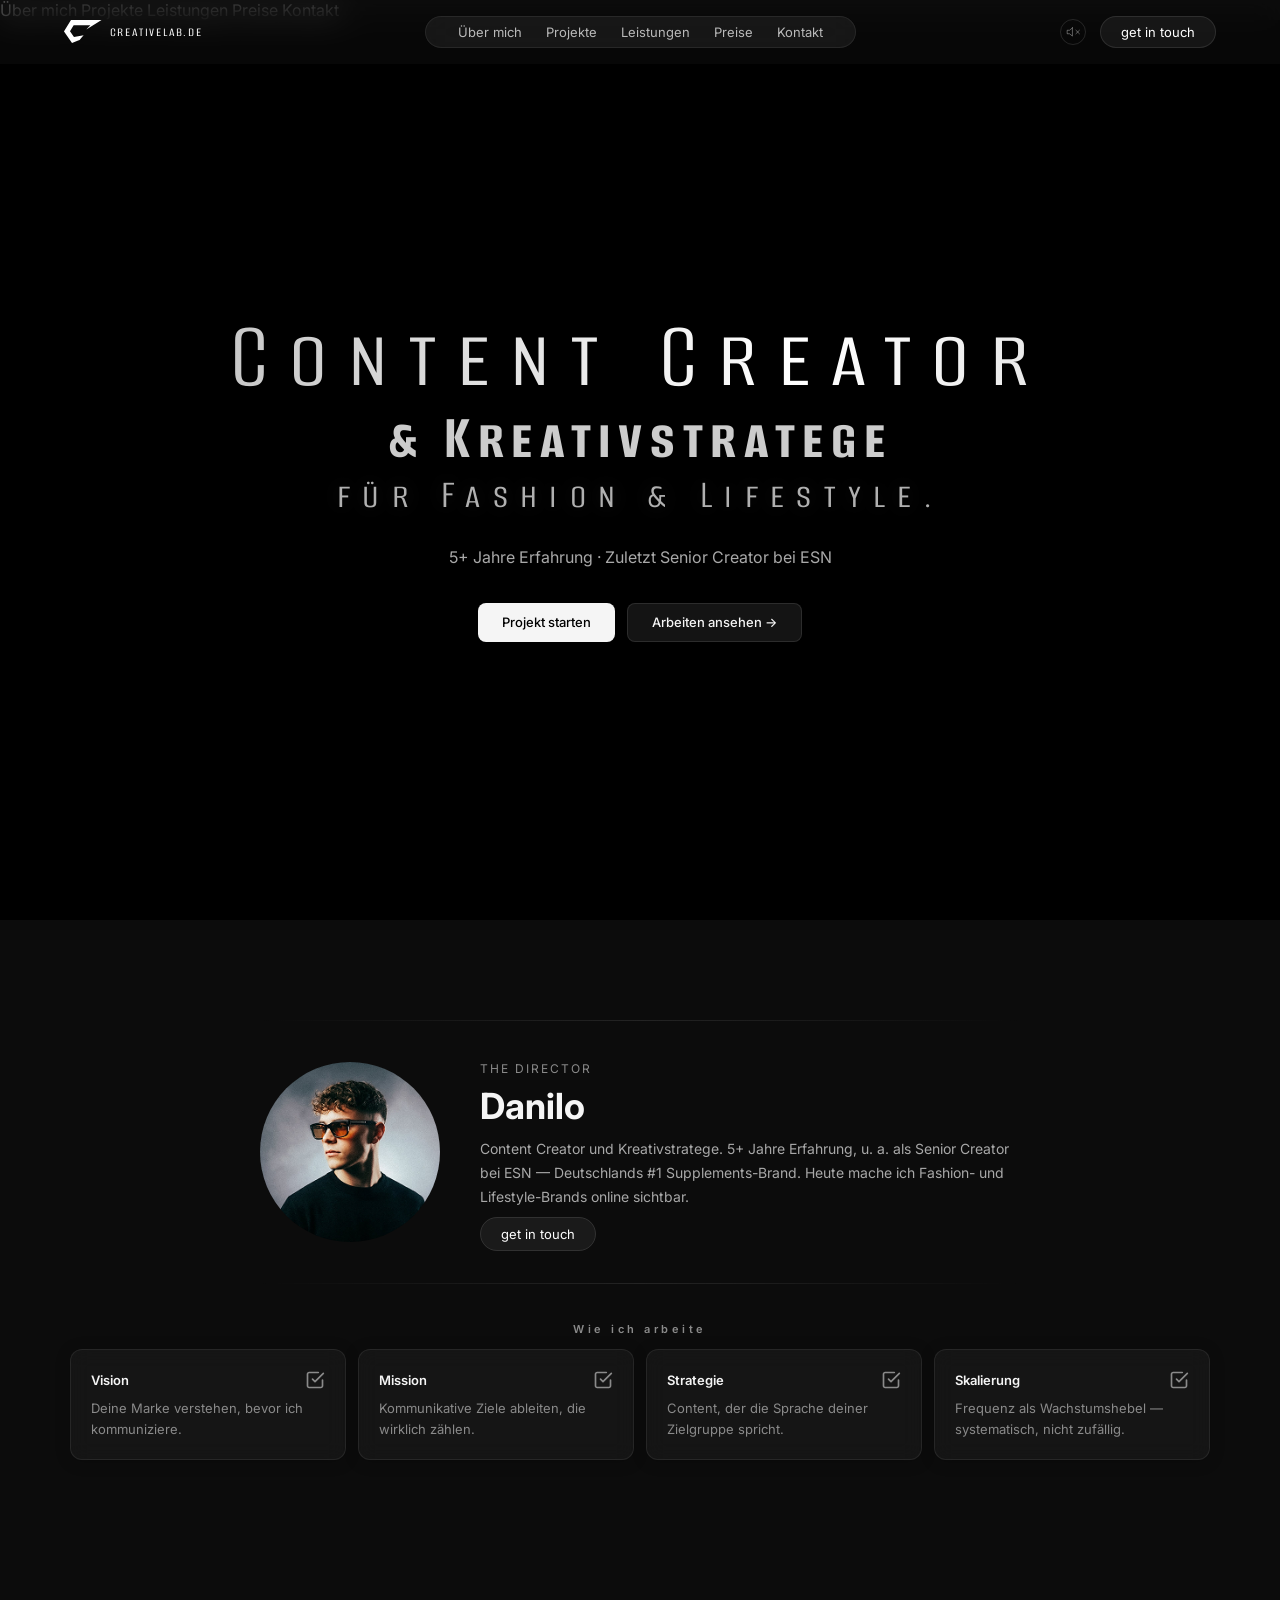
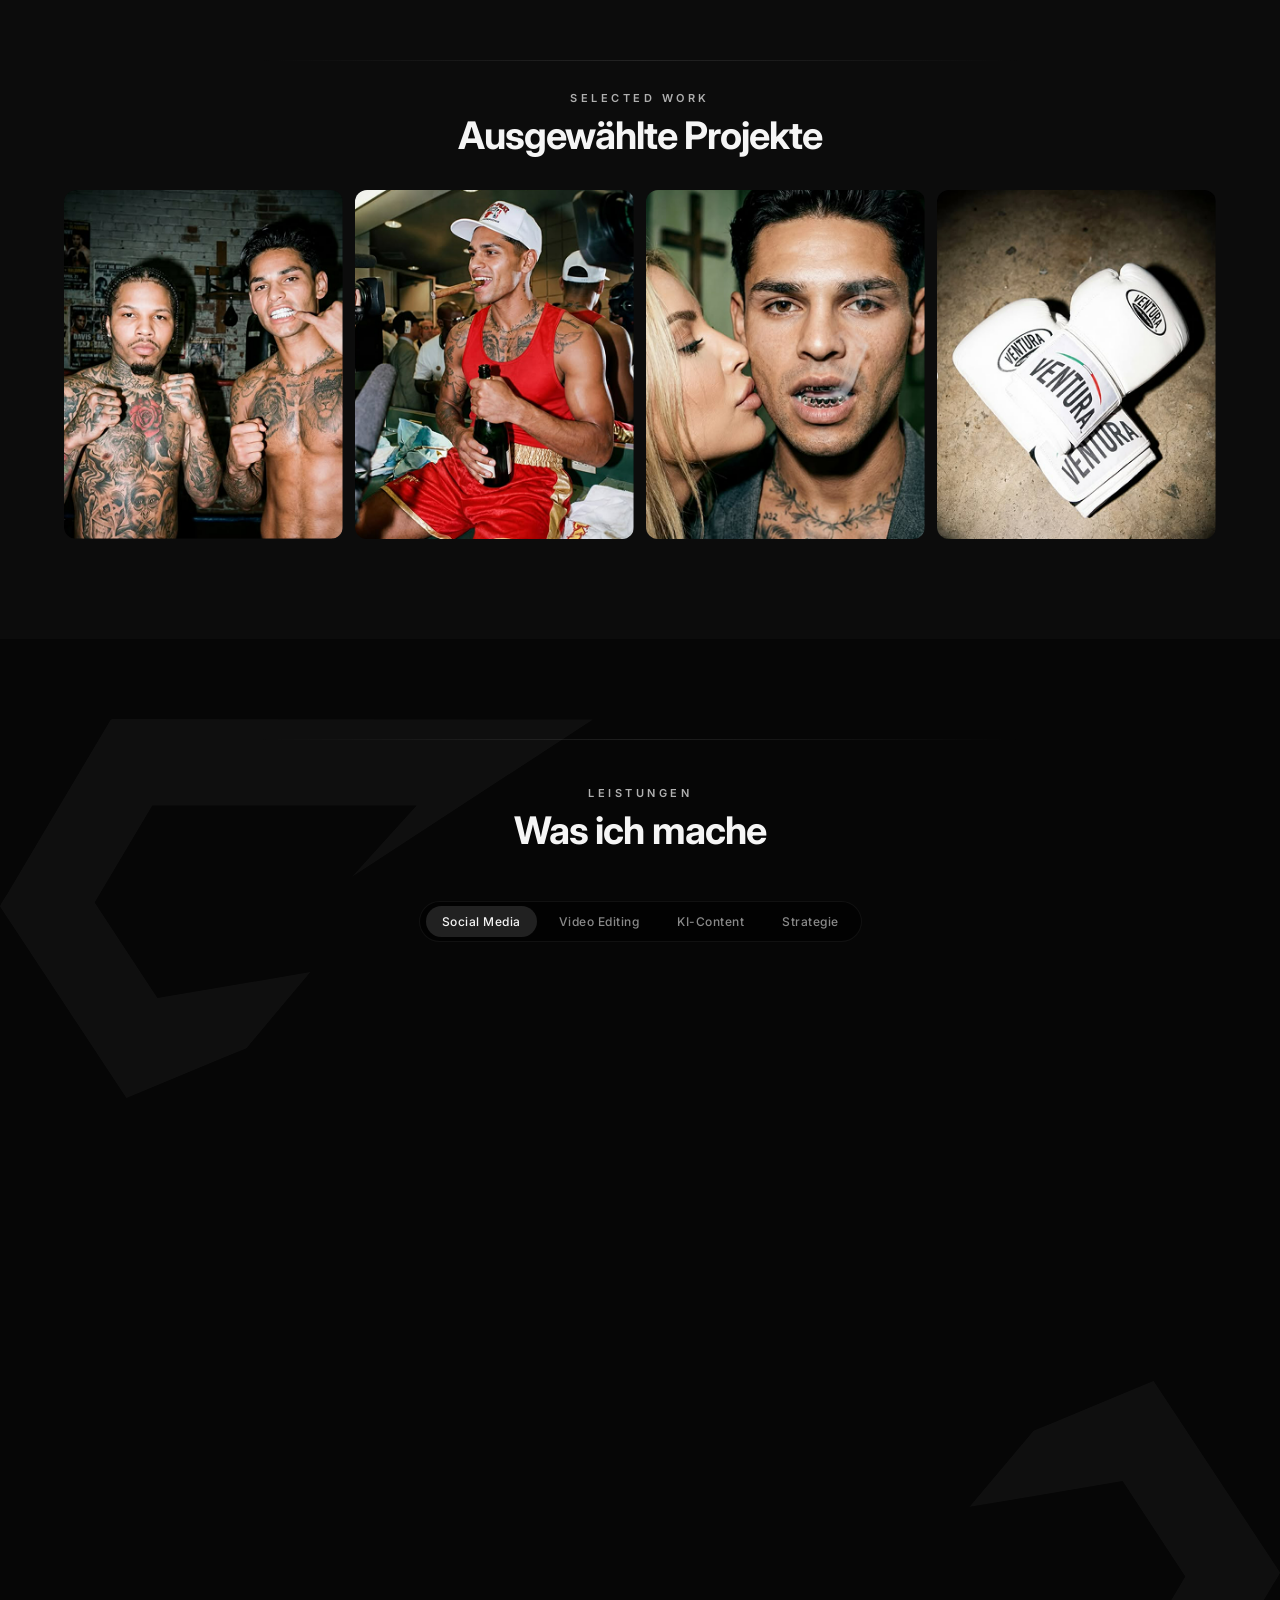
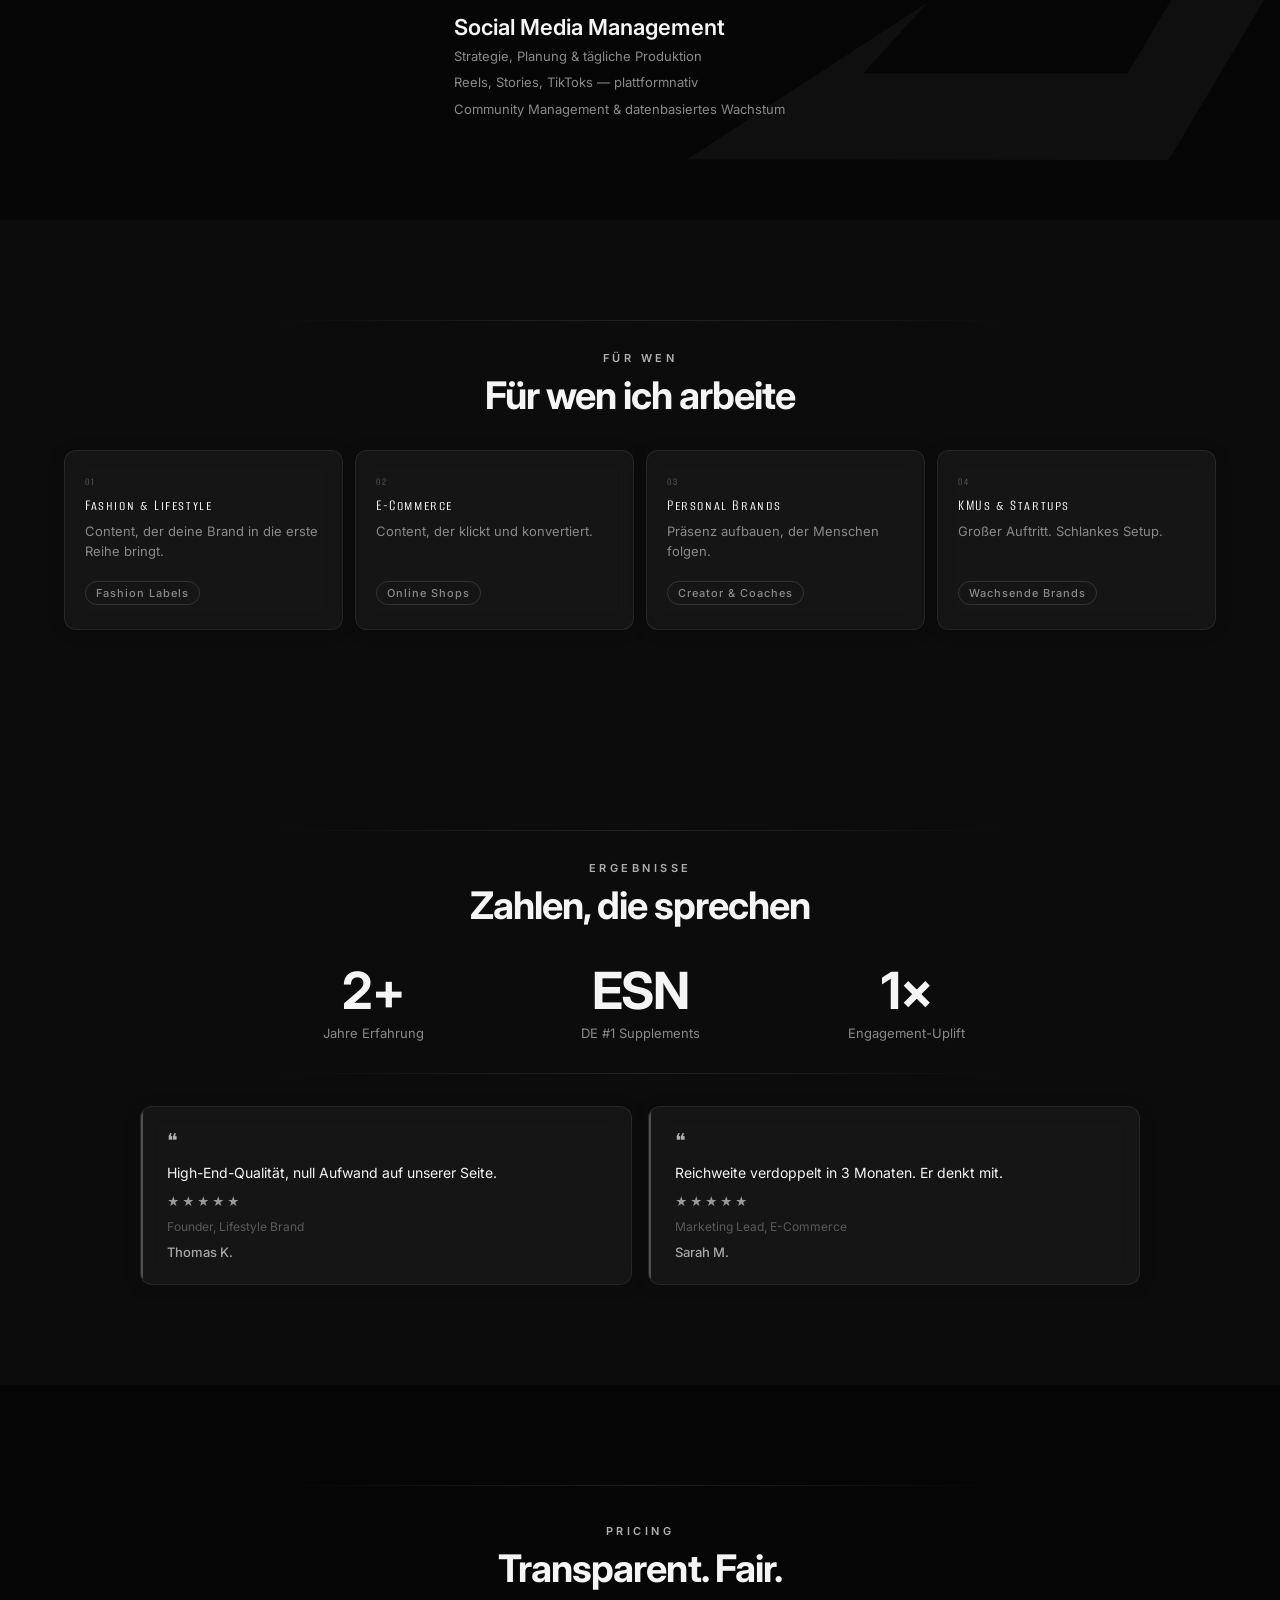
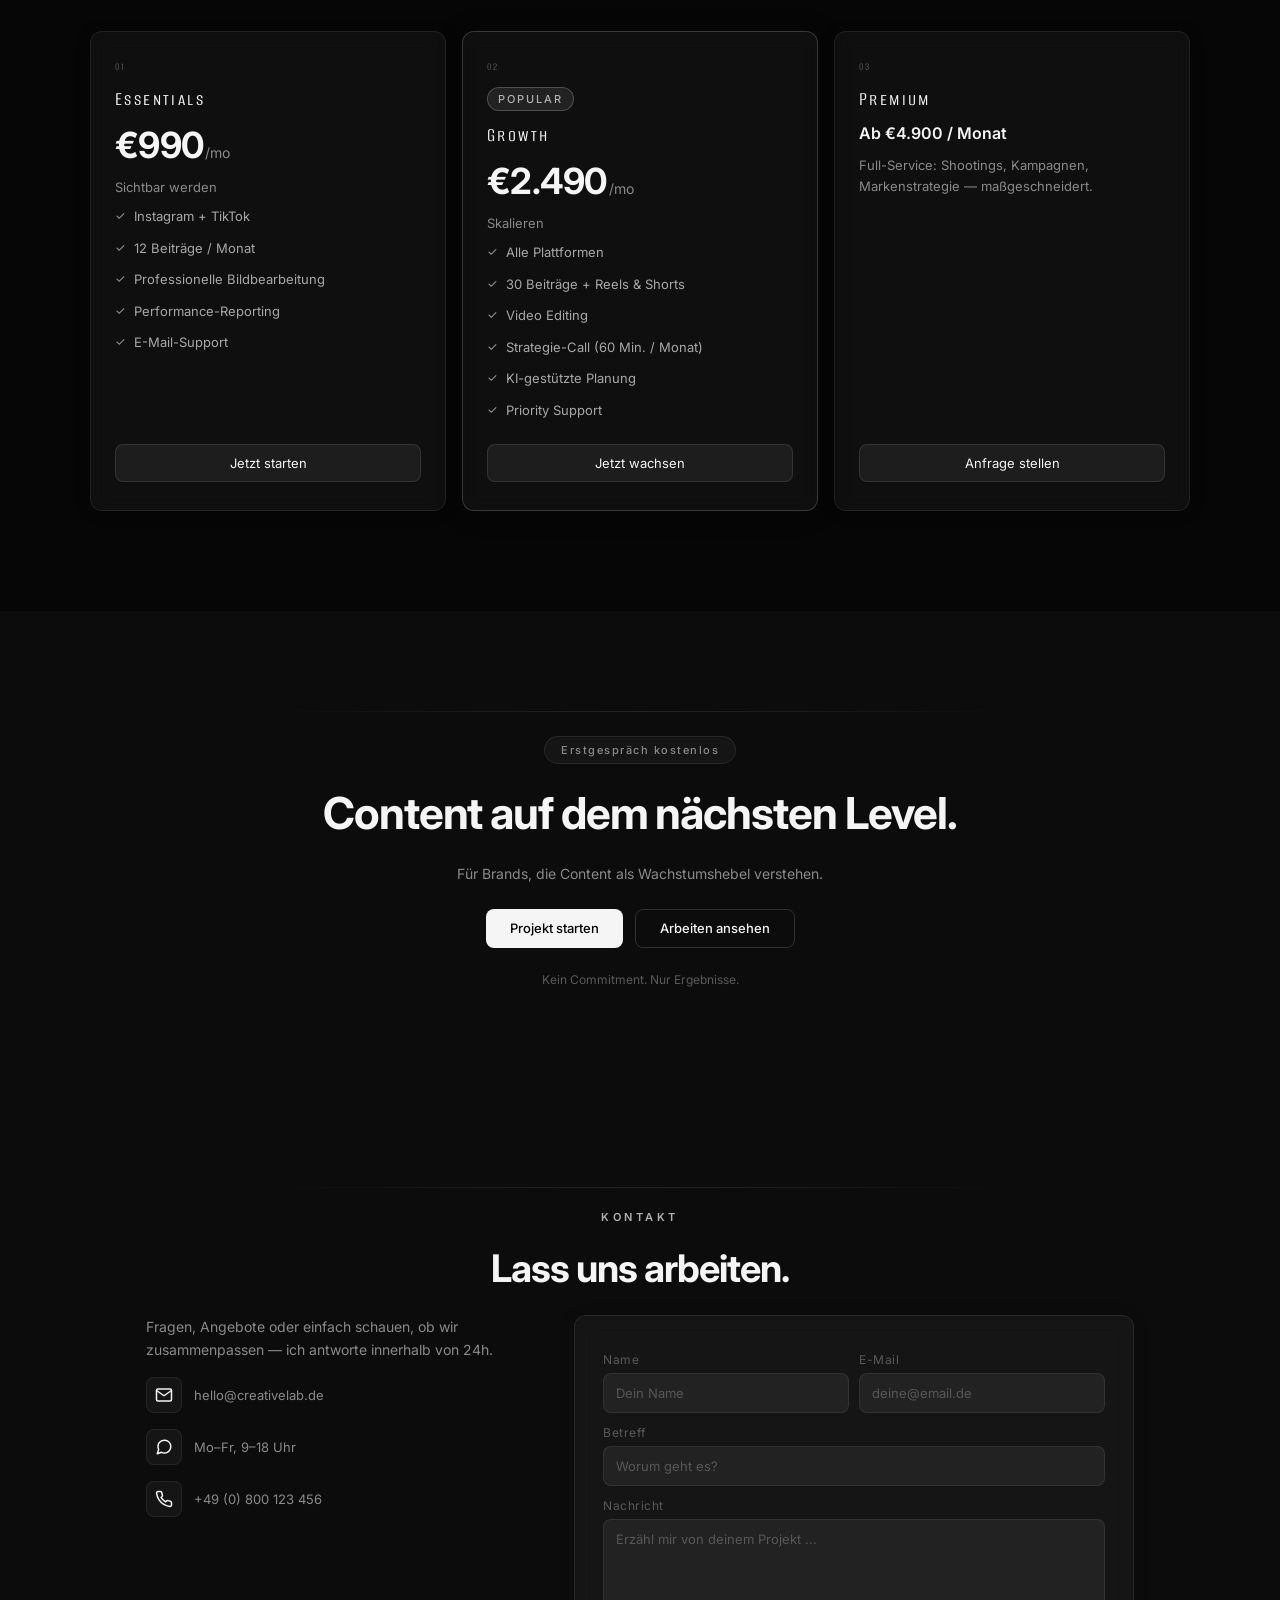
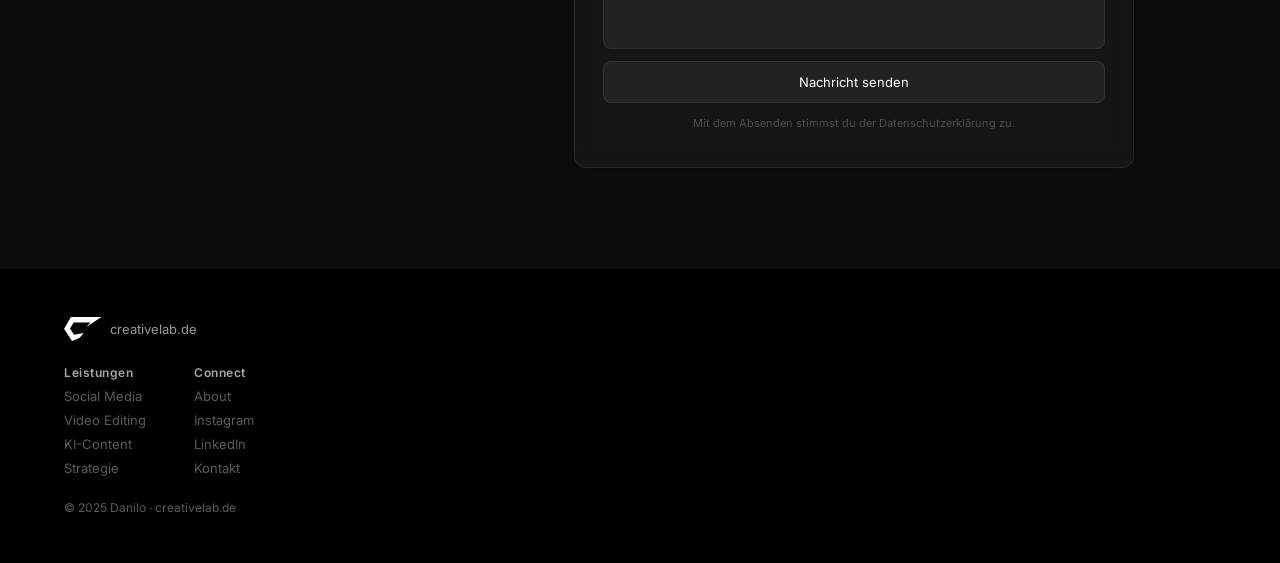
==== index.html @ 5e06a7d5 "design: Karten — Alumni Sans SC, Glassmorphism reduziert, Nummerierung - card-premium: blur 24→10px," ====
<!DOCTYPE html>
<html lang="de">
<head>
    <meta charset="UTF-8">
    <meta name="viewport" content="width=device-width, initial-scale=1.0">
    <title>creativelab.de — Danilo</title>

    <meta name="description" content="Senior Content Creator & Video Editor. Premium Content für Fashion- & Lifestyle-Brands — ohne Agentur-Overhead.">

    <link rel="preconnect" href="https://fonts.googleapis.com">
    <link rel="preconnect" href="https://fonts.gstatic.com" crossorigin>
    <link href="https://fonts.googleapis.com/css2?family=Alumni+Sans+SC:wght@400;700&family=Inter:wght@400;500;600;700&display=swap" rel="stylesheet">

    <link rel="stylesheet" href="style.css?v=4">
</head>
<body>
    <canvas id="sparks"></canvas>

    <div id="progress-bar"></div>
    <div id="cursor"></div>
    <div id="cursor-ring"></div>

    <!-- NAV -->
    <nav id="nav">
        <a href="#hero" class="nav-logo" aria-label="Nach oben">
            <img src="image/icons/nav/nav/logo-icon.svg" alt="creativelab logo">
            <span>creativelab.de</span>
        </a>
        <div class="nav-center">
            <div class="nav-links glass">
                <a href="#about">Über mich</a>
                <a href="#portfolio">Projekte</a>
                <a href="#services">Leistungen</a>
                <a href="#pricing">Preise</a>
                <a href="#contact">Kontakt</a>
            </div>
        </div>
        <div class="nav-right">
            <button class="sound-toggle" id="sound-toggle" aria-label="Sound umschalten" title="Sound an/aus">
                <svg class="icon-muted" width="20" height="20" viewBox="0 0 24 24" fill="none" stroke="currentColor" stroke-width="1.5" stroke-linecap="round" stroke-linejoin="round">
                    <polygon points="11 5 6 9 2 9 2 15 6 15 11 19 11 5"/>
                    <line x1="23" y1="9" x2="17" y2="15"/>
                    <line x1="17" y1="9" x2="23" y2="15"/>
                </svg>
                <svg class="icon-unmuted" width="20" height="20" viewBox="0 0 24 24" fill="none" stroke="currentColor" stroke-width="1.5" stroke-linecap="round" stroke-linejoin="round" style="display:none">
                    <polygon points="11 5 6 9 2 9 2 15 6 15 11 19 11 5"/>
                    <path d="M19.07 4.93a10 10 0 0 1 0 14.14"/>
                    <path d="M15.54 8.46a5 5 0 0 1 0 7.07"/>
                </svg>
            </button>
            <a href="#contact" class="nav-cta">get in touch</a>
        </div>
        <button class="nav-burger" id="burger" aria-label="Menü öffnen">
            <span></span><span></span><span></span>
        </button>
    </nav>

    <!-- MOBILE MENU -->
    <div class="nav-mobile" id="mobile-menu">
        <a href="#about" class="mobile-link">Über mich</a>
        <a href="#portfolio" class="mobile-link">Projekte</a>
        <a href="#services" class="mobile-link">Leistungen</a>
        <a href="#pricing" class="mobile-link">Preise</a>
        <a href="#contact" class="mobile-link">Kontakt</a>
    </div>

    <!-- HERO -->
    <section id="hero">
        <div class="hero-bg">
            <video class="hero-video" autoplay muted loop playsinline>
                <source src="image/videos/cinematic.mp4" type="video/mp4">
                <img src="image/images/source/656711690_18576300511013412_5140793619973769633_n.jpg" alt="">
            </video>
        </div>
        <div class="hero-overlay"></div>
        <div class="hero-content">
            <div class="hero-title">
                <span class="hero-complete">Content Creator</span>
                <span class="hero-creative">& Kreativstratege</span>
                <span class="hero-control">für Fashion & Lifestyle.</span>
            </div>
            <div class="hero-sub">
                <p>5+ Jahre Erfahrung · Zuletzt Senior Creator bei ESN</p>
            </div>
            <div class="hero-btns">
                <a href="#contact" class="btn btn-primary">Projekt starten</a>
                <a href="#portfolio" class="btn btn-ghost">Arbeiten ansehen →</a>
            </div>
        </div>
    </section>

    <!-- ABOUT -->
    <section id="about">
        <div class="divider reveal"></div>
        <div class="about-row reveal">
            <div class="about-avatar">
                <img src="image/images/about/about/about/profile-image.png" alt="Danilo" width="206" height="206">
            </div>
            <div class="about-text">
                <p class="about-role">The Director</p>
                <h2 class="about-name">Danilo</h2>
                <p class="about-bio">Content Creator und Kreativstratege. 5+ Jahre Erfahrung, u. a. als Senior Creator bei ESN — Deutschlands #1 Supplements-Brand. Heute mache ich Fashion- und Lifestyle-Brands online sichtbar.</p>
                <div class="about-cta">
                    <a href="#contact" class="btn-glow">get in touch</a>
                </div>
            </div>
        </div>

        <div class="divider reveal"></div>

        <div class="work-section">
            <p class="overline neutral reveal">Wie ich arbeite</p>
            <div class="work-cards">
                <div class="work-card card-premium reveal d1">
                    <div class="work-card-hd"><span>Vision</span><img src="image/icons/check-square.svg" alt=""></div>
                    <p>Deine Marke verstehen, bevor ich kommuniziere.</p>
                </div>
                <div class="work-card card-premium reveal d2">
                    <div class="work-card-hd"><span>Mission</span><img src="image/icons/check-square.svg" alt=""></div>
                    <p>Kommunikative Ziele ableiten, die wirklich zählen.</p>
                </div>
                <div class="work-card card-premium reveal d3">
                    <div class="work-card-hd"><span>Strategie</span><img src="image/icons/check-square.svg" alt=""></div>
                    <p>Content, der die Sprache deiner Zielgruppe spricht.</p>
                </div>
                <div class="work-card card-premium reveal d4">
                    <div class="work-card-hd"><span>Skalierung</span><img src="image/icons/check-square.svg" alt=""></div>
                    <p>Frequenz als Wachstumshebel — systematisch, nicht zufällig.</p>
                </div>
            </div>
        </div>
    </section>

    <!-- PORTFOLIO -->
    <section id="portfolio">
        <div class="divider reveal"></div>
        <div class="sec-header reveal">
            <p class="overline">SELECTED WORK</p>
            <h2 class="sec-heading">Ausgewählte Projekte</h2>
        </div>
        <div class="port-grid">
            <div class="port-slot reveal d1"><img src="image/images/portfolio/portfolio/portfolio/portfolio/image-thumb-1.png" alt="Projekt 1" loading="lazy" width="307" height="384"><div class="port-overlay">ANSEHEN →</div></div>
            <div class="port-slot reveal d2"><img src="image/images/portfolio/portfolio/portfolio/portfolio/image-thumb-2.png" alt="Projekt 2" loading="lazy" width="307" height="384"><div class="port-overlay">ANSEHEN →</div></div>
            <div class="port-slot reveal d3"><img src="image/images/portfolio/portfolio/portfolio/portfolio/image-thumb-3.png" alt="Projekt 3" loading="lazy" width="307" height="384"><div class="port-overlay">ANSEHEN →</div></div>
            <div class="port-slot reveal d4"><img src="image/images/portfolio/portfolio/portfolio/portfolio/image-thumb-4.png" alt="Projekt 4" loading="lazy" width="307" height="384"><div class="port-overlay">ANSEHEN →</div></div>
        </div>
    </section>

    <!-- SERVICES -->
    <section id="services">
        <div class="svc-wm tl"><img src="image/icons/nav/nav/logo-icon.svg" alt=""></div>
        <div class="svc-wm br"><img src="image/icons/nav/nav/logo-icon.svg" alt=""></div>
        <div class="divider reveal"></div>
        <div class="sec-header reveal">
            <p class="overline">LEISTUNGEN</p>
            <h2 class="sec-heading">Was ich mache</h2>
        </div>
        <div class="tab-bar reveal">
            <button class="tab-btn active" data-tab="social">Social Media</button>
            <button class="tab-btn" data-tab="video">Video Editing</button>
            <button class="tab-btn" data-tab="ki">KI-Content</button>
            <button class="tab-btn" data-tab="strategie">Strategie</button>
        </div>
        <div class="svc-preview">
            <video autoplay muted loop playsinline preload="none">
                <source src="image/videos/Video 2.mp4" type="video/mp4">
            </video>
            <img src="image/images/source/image.png" data-tab-img="social" alt="Social Media" class="hidden">
            <img src="image/images/source/656711690_18576300511013412_5140793619973769633_n.jpg" data-tab-img="video" alt="Video Editing" class="hidden">
            <img src="image/images/source/image.png" data-tab-img="ki" alt="KI Content" class="hidden" style="filter:sepia(.15) hue-rotate(10deg)">
            <img src="image/images/source/656711690_18576300511013412_5140793619973769633_n.jpg" data-tab-img="strategie" alt="Strategie" class="hidden" style="filter:brightness(.75)">
        </div>
        <div class="svc-detail reveal" id="svc-detail">
            <h3 id="svc-title">Social Media Management</h3>
            <p>Strategie, Planung & tägliche Produktion</p>
            <p>Reels, Stories, TikToks — plattformnativ</p>
            <p>Community Management & datenbasiertes Wachstum</p>
        </div>
    </section>

    <!-- USE CASES -->
    <section id="use-cases">
        <div class="divider reveal"></div>
        <div class="sec-header reveal">
            <p class="overline">FÜR WEN</p>
            <h2 class="sec-heading">Für wen ich arbeite</h2>
        </div>
        <div class="uc-grid">
            <div class="uc-card card-premium reveal d1">
                <div class="uc-card-top">
                    <span class="card-num">01</span>
                    <h4>Fashion & Lifestyle</h4>
                    <p>Content, der deine Brand in die erste Reihe bringt.</p>
                </div>
                <span class="badge uc-badge">Fashion Labels</span>
            </div>
            <div class="uc-card card-premium reveal d2">
                <div class="uc-card-top">
                    <span class="card-num">02</span>
                    <h4>E-Commerce</h4>
                    <p>Content, der klickt und konvertiert.</p>
                </div>
                <span class="badge uc-badge">Online Shops</span>
            </div>
            <div class="uc-card card-premium reveal d3">
                <div class="uc-card-top">
                    <span class="card-num">03</span>
                    <h4>Personal Brands</h4>
                    <p>Präsenz aufbauen, der Menschen folgen.</p>
                </div>
                <span class="badge uc-badge">Creator & Coaches</span>
            </div>
            <div class="uc-card card-premium reveal d4">
                <div class="uc-card-top">
                    <span class="card-num">04</span>
                    <h4>KMUs & Startups</h4>
                    <p>Großer Auftritt. Schlankes Setup.</p>
                </div>
                <span class="badge uc-badge">Wachsende Brands</span>
            </div>
        </div>
    </section>

    <!-- SOCIAL PROOF -->
    <section id="social-proof">
        <div class="divider reveal"></div>
        <div class="sec-header reveal">
            <p class="overline">ERGEBNISSE</p>
            <h2 class="sec-heading">Zahlen, die sprechen</h2>
        </div>
        <div class="stats-row">
            <div class="stat-item reveal d1"><span class="stat-num" data-count="5" data-suffix="+">5+</span><span class="stat-lbl">Jahre Erfahrung</span></div>
            <div class="stat-item reveal d2"><span class="stat-num">ESN</span><span class="stat-lbl">DE #1 Supplements</span></div>
            <div class="stat-item reveal d3"><span class="stat-num" data-count="3" data-suffix="×">3×</span><span class="stat-lbl">Engagement-Uplift</span></div>
        </div>
        <div class="divider reveal"></div>
        <div class="testi-row">
            <div class="testi-card card-premium reveal d1">
                <div class="testi-accent"></div>
                <div class="testi-body">
                    <p class="testi-q">❝</p>
                    <p class="testi-text">High-End-Qualität, null Aufwand auf unserer Seite.</p>
                    <p class="testi-stars">★★★★★</p>
                    <p class="testi-role">Founder, Lifestyle Brand</p>
                    <p class="testi-name">Thomas K.</p>
                </div>
            </div>
            <div class="testi-card card-premium reveal d2">
                <div class="testi-accent"></div>
                <div class="testi-body">
                    <p class="testi-q">❝</p>
                    <p class="testi-text">Reichweite verdoppelt in 3 Monaten. Er denkt mit.</p>
                    <p class="testi-stars">★★★★★</p>
                    <p class="testi-role">Marketing Lead, E-Commerce</p>
                    <p class="testi-name">Sarah M.</p>
                </div>
            </div>
        </div>
    </section>

    <!-- PRICING -->
    <section id="pricing">
        <div class="divider reveal"></div>
        <div class="sec-header reveal">
            <p class="overline">PRICING</p>
            <h2 class="sec-heading">Transparent. Fair.</h2>
        </div>
        <div class="price-cards">
            <div class="price-card card-premium reveal d1">
                <span class="card-num">01</span>
                <p class="price-name">Essentials</p>
                <div class="price-amount-row">
                    <span class="price-num">€990</span><span class="price-per">/mo</span>
                </div>
                <p class="price-tag">Sichtbar werden</p>
                <p class="price-feat">Instagram + TikTok</p>
                <p class="price-feat">12 Beiträge / Monat</p>
                <p class="price-feat">Professionelle Bildbearbeitung</p>
                <p class="price-feat">Performance-Reporting</p>
                <p class="price-feat">E-Mail-Support</p>
                <div class="price-cta-wrap">
                    <a href="#contact" class="price-btn">Jetzt starten</a>
                </div>
            </div>
            <div class="price-card card-premium pro reveal d2">
                <span class="card-num">02</span>
                <span class="badge popular-badge">POPULAR</span>
                <p class="price-name">Growth</p>
                <div class="price-amount-row">
                    <span class="price-num">€2.490</span><span class="price-per">/mo</span>
                </div>
                <p class="price-tag">Skalieren</p>
                <p class="price-feat">Alle Plattformen</p>
                <p class="price-feat">30 Beiträge + Reels & Shorts</p>
                <p class="price-feat">Video Editing</p>
                <p class="price-feat">Strategie-Call (60 Min. / Monat)</p>
                <p class="price-feat">KI-gestützte Planung</p>
                <p class="price-feat">Priority Support</p>
                <div class="price-cta-wrap">
                    <a href="#contact" class="price-btn">Jetzt wachsen</a>
                </div>
            </div>
            <div class="price-card card-premium reveal d3">
                <span class="card-num">03</span>
                <p class="price-name">Premium</p>
                <p class="price-custom-lbl">Ab €4.900 / Monat</p>
                <p class="price-custom-desc">Full-Service: Shootings, Kampagnen, Markenstrategie — maßgeschneidert.</p>
                <div class="price-cta-wrap">
                    <a href="#contact" class="price-btn">Anfrage stellen</a>
                </div>
            </div>
        </div>
    </section>

    <!-- CTA -->
    <section id="cta">
        <div class="divider reveal"></div>
        <span class="cta-badge reveal">Erstgespräch kostenlos</span>
        <h2 class="cta-h reveal">Content auf dem nächsten Level.</h2>
        <p class="cta-sub reveal">Für Brands, die Content als Wachstumshebel verstehen.</p>
        <div class="cta-btns reveal">
            <a href="#contact" class="btn btn-primary">Projekt starten</a>
            <a href="#portfolio" class="btn btn-outline">Arbeiten ansehen</a>
        </div>
        <p class="cta-note reveal">Kein Commitment. Nur Ergebnisse.</p>
    </section>

    <!-- CONTACT -->
    <section id="contact">
        <div class="divider reveal"></div>
        <p class="overline reveal">KONTAKT</p>
        <h2 class="sec-heading reveal">Lass uns arbeiten.</h2>
        <div class="contact-row">
            <div class="contact-info reveal">
                <p class="contact-info-desc">Fragen, Angebote oder einfach schauen, ob wir zusammenpassen — ich antworte innerhalb von 24h.</p>
                <div class="contact-info-row">
                    <span class="contact-icon"><svg width="18" height="18" viewBox="0 0 24 24" fill="none" stroke="currentColor" stroke-width="2" stroke-linecap="round" stroke-linejoin="round"><path d="M4 4h16c1.1 0 2 .9 2 2v12c0 1.1-.9 2-2 2H4c-1.1 0-2-.9-2-2V6c0-1.1.9-2 2-2z"></path><polyline points="22,6 12,13 2,6"></polyline></svg></span>
                    <span class="contact-info-text">hello@creativelab.de</span>
                </div>
                <div class="contact-info-row">
                    <span class="contact-icon"><svg width="18" height="18" viewBox="0 0 24 24" fill="none" stroke="currentColor" stroke-width="2" stroke-linecap="round" stroke-linejoin="round"><path d="M21 11.5a8.38 8.38 0 0 1-.9 3.8 8.5 8.5 0 0 1-7.6 4.7 8.38 8.38 0 0 1-3.8-.9L3 21l1.9-5.7a8.38 8.38 0 0 1-.9-3.8 8.5 8.5 0 0 1 4.7-7.6 8.38 8.38 0 0 1 3.8-.9h.5a8.48 8.48 0 0 1 8 8v.5z"></path></svg></span>
                    <span class="contact-info-text">Mo–Fr, 9–18 Uhr</span>
                </div>
                <div class="contact-info-row">
                    <span class="contact-icon"><svg width="18" height="18" viewBox="0 0 24 24" fill="none" stroke="currentColor" stroke-width="2" stroke-linecap="round" stroke-linejoin="round"><path d="M22 16.92v3a2 2 0 0 1-2.18 2 19.79 19.79 0 0 1-8.63-3.07 19.5 19.5 0 0 1-6-6 19.79 19.79 0 0 1-3.07-8.67A2 2 0 0 1 4.11 2h3a2 2 0 0 1 2 1.72 12.84 12.84 0 0 0 .7 2.81 2 2 0 0 1-.45 2.11L8.09 9.91a16 16 0 0 0 6 6l1.27-1.27a2 2 0 0 1 2.11-.45 12.84 12.84 0 0 0 2.81.7A2 2 0 0 1 22 16.92z"></path></svg></span>
                    <span class="contact-info-text">+49 (0) 800 123 456</span>
                </div>
            </div>
            <form class="contact-form card-premium reveal d1">
                <div class="form-row">
                    <div class="field"><label>Name</label><input type="text" name="name" placeholder="Dein Name" required></div>
                    <div class="field"><label>E-Mail</label><input type="email" name="email" placeholder="deine@email.de" required></div>
                </div>
                <div class="field"><label>Betreff</label><input type="text" name="subject" placeholder="Worum geht es?"></div>
                <div class="field"><label>Nachricht</label><textarea name="message" placeholder="Erzähl mir von deinem Projekt ..."></textarea></div>
                <button type="submit" class="form-submit">Nachricht senden</button>
                <p class="form-legal">Mit dem Absenden stimmst du der Datenschutzerklärung zu.</p>
            </form>
        </div>
    </section>

    <!-- FOOTER -->
    <footer id="footer">
        <div class="footer-logo">
            <img src="image/icons/footer/footer/logo-icon.svg" alt="">
            <span>creativelab.de</span>
        </div>
        <div class="footer-nav">
            <div class="footer-col">
                <span class="footer-col-title">Leistungen</span>
                <a href="#services">Social Media</a>
                <a href="#services">Video Editing</a>
                <a href="#services">KI-Content</a>
                <a href="#services">Strategie</a>
            </div>
            <div class="footer-col">
                <span class="footer-col-title">Connect</span>
                <a href="#about">About</a>
                <a href="https://instagram.com" target="_blank" rel="noopener">Instagram</a>
                <a href="https://linkedin.com" target="_blank" rel="noopener">LinkedIn</a>
                <a href="#contact">Kontakt</a>
            </div>
        </div>
        <p class="footer-copy">© 2025 Danilo · creativelab.de</p>
    </footer>

    <script src="main.js?v=3"></script>
</body>
</html>
---- style.css ----
/* ── TOKENS ── */
:root {
  --bg:   #0c0c0c;
  --s0:   #2a2a2a;
  --s100: #222222;
  --s200: #1c1c1c;
  --s300: #141414;
  --s400: #111111;
  --s500: #0d0d0d;
  --s700: #000000;

  --n100: #f5f5f5;
  --n300: #a8a8a8;
  --n400: #8a8a8a;
  --n500: #5a5a5a;

  --g0:   #ffffff;
  --g100: #f0f0f0;
  --g200: #e0e0e0;
  --g300: #cccccc;
  --g400: #b0b0b0;
  --g500: #999999;
  --g600: #808080;
  --g700: #666666;

  --glow: 0 0 10.2px 0 rgba(255,255,255,.15);

  --r-sm:   8px;
  --r-md:   12px;
  --r-lg:   16px;
  --r-pill: 100px;

  --ease: cubic-bezier(0.4, 0, 0.2, 1);
  --transition: all 0.3s var(--ease);

  /* Spacing scale */
  --sp-section: clamp(60px, 8vw, 100px);
  --sp-inner:   clamp(20px, 4vw, 40px);
  --sp-page:    clamp(20px, 5vw, 80px);
}

/* ── RESET ── */
*,*::before,*::after { box-sizing: border-box; margin: 0; padding: 0; }

html {
  overflow-x: hidden;
  width: 100%;
  scroll-behavior: smooth;
  scroll-padding-top: 78px;
}

body {
  font-family: 'Inter', sans-serif;
  background: var(--bg);
  color: var(--n100);
  width: 100%;
  max-width: 100vw;
  overflow-x: hidden;
  opacity: 0;
  transition: opacity .5s ease;
  -webkit-font-smoothing: antialiased;
}
body.loaded { opacity: 1; }

img { display: block; max-width: 100%; }
a { text-decoration: none; color: inherit; transition: color .2s; }
button { cursor: pointer; border: none; background: none; font-family: inherit; }

/* ── GLASS & CARD ── */
.glass {
  background: rgba(255,255,255,.06);
  backdrop-filter: blur(14px); -webkit-backdrop-filter: blur(14px);
  border: 1px solid rgba(255,255,255,.07);
  border-radius: var(--r-md);
}

.card-premium {
  transform-style: preserve-3d;
  background: rgba(255,255,255,.04);
  backdrop-filter: blur(10px); -webkit-backdrop-filter: blur(10px);
  border: 1px solid rgba(255,255,255,.08);
  border-radius: var(--r-md);
  box-shadow: 0 2px 16px rgba(0,0,0,.20);
  transition: background .3s var(--ease), transform .3s var(--ease), box-shadow .3s var(--ease);
}
.card-premium:hover {
  background: rgba(255,255,255,.07);
  transform: translateY(-6px);
  box-shadow: 0 20px 48px rgba(0,0,0,.38);
}
.card-premium.pro {
  border-color: rgba(255,255,255,.16);
  box-shadow: 0 2px 24px rgba(0,0,0,.28);
}

/* ── SHARED ELEMENTS ── */
.divider {
  max-width: 768px; width: 100%; height: 1px;
  background: linear-gradient(90deg, transparent, rgba(255,255,255,.10), transparent);
  margin: 0 auto; flex-shrink: 0;
}

.overline {
  font-size: 11px; font-weight: 600; letter-spacing: 3.5px;
  color: var(--g400); text-transform: uppercase; text-align: center; line-height: 1;
}
.overline.neutral { color: var(--n400); text-transform: none; }

.sec-heading {
  font-size: clamp(26px, 3.2vw, 38px); font-weight: 700;
  letter-spacing: -0.025em; line-height: 1.15;
  color: var(--n100); text-align: center;
}

.sec-header {
  display: flex; flex-direction: column; gap: 10px;
  align-items: center; max-width: 640px; width: 100%;
  padding: 0 var(--sp-page);
}

/* ── REVEAL ── */
@keyframes fadeUp { from { opacity: 0; transform: translateY(24px); } to { opacity: 1; transform: none; } }
@keyframes shimmer { to { background-position: 200% center; } }
@keyframes tabFadeIn { from { opacity: 0; transform: translateY(8px); } to { opacity: 1; transform: none; } }
.reveal { opacity: 0; }
.reveal.in { animation: fadeUp .6s ease forwards; }
.reveal.in.d1 { animation-delay: .08s; }
.reveal.in.d2 { animation-delay: .16s; }
.reveal.in.d3 { animation-delay: .24s; }
.reveal.in.d4 { animation-delay: .32s; }

@supports (animation-timeline: view()) {
  .reveal {
    animation: fadeUp .6s ease forwards;
    animation-timeline: view();
    animation-range: entry 0% entry 35%;
  }
}

/* ── PROGRESS BAR ── */
#progress-bar {
  position: fixed; top: 0; left: 0; height: 2px; width: 0%; z-index: 201;
  background: linear-gradient(90deg, var(--g700), var(--g500), var(--g300));
  pointer-events: none; transition: width .08s linear;
}

/* ── SPARKS ── */
#sparks { position: fixed; inset: 0; pointer-events: none; z-index: 0; }
section, footer { position: relative; z-index: 1; }

/* ── CUSTOM CURSOR ── */
@media(hover:hover) {
  * { cursor: none !important; }
  #cursor {
    position: fixed; width: 8px; height: 8px; border-radius: 50%;
    background: var(--g400); pointer-events: none; z-index: 9999;
    transform: translate(-50%,-50%); opacity: 0;
  }
  #cursor.visible { opacity: 1; }
  #cursor-ring {
    position: fixed; width: 32px; height: 32px; border-radius: 50%;
    border: 1px solid rgba(255,255,255,.3); pointer-events: none; z-index: 9998;
    transform: translate(-50%,-50%); transition: width .2s, height .2s, border-color .2s, opacity .2s;
    opacity: 0;
  }
  #cursor-ring.visible { opacity: 1; }
  #cursor-ring.hovering { width: 52px; height: 52px; border-color: var(--g300); }
}

/* ── NAV ── */
#nav {
  position: fixed; top: 0; left: 0; right: 0; z-index: 100;
  height: 64px; display: flex; align-items: center;
  padding: 0 var(--sp-page);
  background: rgba(12,12,12,.6);
  backdrop-filter: blur(16px); -webkit-backdrop-filter: blur(16px);
  border-bottom: 1px solid transparent;
  transition: background .3s, border-color .3s;
}
#nav.scrolled {
  background: rgba(12,12,12,.92);
  border-bottom-color: rgba(255,255,255,.06);
}

.nav-logo { display: flex; align-items: center; gap: 8px; flex: 1; }
.nav-logo img { width: 37.55px; height: 24px; object-fit: contain; }
.nav-logo span { font-family: 'Alumni Sans SC', sans-serif; font-size: 15px; letter-spacing: 0.12em; color: #fff; white-space: nowrap; }

.nav-center { flex: 1; display: flex; justify-content: center; }
.nav-links {
  display: flex; gap: 24px; align-items: center;
  padding: 7px 32px; border-radius: var(--r-pill);
}
.nav-links { position: relative; }
.nav-links a {
  font-size: 13px; color: rgba(255,255,255,.7);
  white-space: nowrap; transition: color .25s;
}
.nav-links a:hover { color: var(--g300); }

/* Quantitative Abstufung: aktive Section = eigener Grauton */
.nav-links a.active[href="#about"]     { color: var(--g0); }
.nav-links a.active[href="#portfolio"] { color: var(--g100); }
.nav-links a.active[href="#services"]  { color: var(--g200); }
.nav-links a.active[href="#pricing"]   { color: var(--g300); }
.nav-links a.active[href="#contact"]   { color: var(--g400); }

/* Sliding underline indicator */
.nav-underline {
  position: absolute; bottom: 6px; left: 0;
  height: 1px; width: 0; border-radius: 1px;
  pointer-events: none; opacity: 0;
  transition: transform .4s var(--ease), width .4s var(--ease), background .25s, opacity .2s;
}

.nav-right { flex: 1; display: flex; justify-content: flex-end; align-items: center; gap: 14px; }

.sound-toggle {
  display: flex; align-items: center; justify-content: center;
  width: 26px; height: 26px; border-radius: 50%;
  background: transparent; border: 1px solid rgba(255,255,255,.12);
  color: rgba(255,255,255,.4);
  transition: background .2s, color .2s, transform .2s;
}
.sound-toggle svg { width: 14px; height: 14px; }
.sound-toggle:hover { background: rgba(255,255,255,.08); color: #fff; transform: scale(1.05); }
.sound-toggle.active { color: #fff; border-color: rgba(255,255,255,.3); }
.nav-cta {
  background: rgba(255,255,255,.06); border: 1px solid rgba(255,255,255,.1);
  padding: 7px 20px; border-radius: var(--r-pill);
  font-size: 13px; color: #fff; white-space: nowrap;
  transition: background .2s, transform .3s ease;
}
.nav-cta:hover { background: rgba(255,255,255,.12); }

/* Hamburger — hidden on desktop */
.nav-burger { display: none; }

/* ══════════════════════════════════════════
   HERO
══════════════════════════════════════════ */
#hero {
  position: relative; min-height: 100svh;
  display: flex; flex-direction: column; align-items: center;
  justify-content: center;
  overflow: hidden; padding: 80px var(--sp-page) 60px;
}

.hero-bg, .hero-overlay, .hero-video { position: absolute; inset: 0; }
.hero-bg { background: #000; z-index: 0; }
.hero-video { width: 100%; height: 100%; object-fit: cover; z-index: 0; }
.hero-overlay {
  background: linear-gradient(to bottom, rgba(0,0,0,.35) 0%, rgba(0,0,0,.72) 100%);
  z-index: 1;
}

.hero-content {
  position: relative; z-index: 2;
  display: flex; flex-direction: column; gap: 28px; align-items: center;
  max-width: 900px; width: 100%;
}

/* ── HERO TITLE — Alumni Sans SC, Hierarchie durch Gewicht + Spacing + Farbe ── */
.hero-title {
  display: flex; flex-direction: column; align-items: center;
  gap: 4px;
}
.hero-complete {
  font-family: 'Alumni Sans SC', sans-serif;
  font-size: clamp(36px, 7.5vw, 105px);
  font-weight: 400;
  letter-spacing: 0.22em;
  line-height: 0.82;
  text-align: center;
  padding-bottom: 0.06em;
  background: linear-gradient(90deg, #c8c8c8 0%, #ffffff 35%, #e8e8e8 50%, #ffffff 65%, #c8c8c8 100%);
  background-size: 200% auto;
  -webkit-background-clip: text;
  background-clip: text;
  -webkit-text-fill-color: transparent;
  animation: shimmer 5s linear infinite;
}
.hero-creative {
  font-family: 'Alumni Sans SC', sans-serif;
  font-size: clamp(24px, 5vw, 70px);
  font-weight: 700;
  letter-spacing: 0.12em;
  line-height: 1.0;
  color: var(--g300);
  text-align: center;
  margin-bottom: 0.02em;
}
.hero-control {
  font-family: 'Alumni Sans SC', sans-serif;
  font-size: clamp(16px, 3.2vw, 44px);
  font-weight: 400;
  letter-spacing: 0.30em;
  line-height: 1.0;
  color: var(--g400);
  text-align: center;
  text-shadow: 0 0 20px rgba(255,255,255,.10);
}

.hero-sub { text-align: center; }
.hero-sub p {
  font-size: clamp(13px, 1.4vw, 16px);
  color: var(--n300); line-height: 1.7;
}

.hero-btns { display: flex; gap: 12px; margin-top: 4px; flex-wrap: wrap; justify-content: center; }

/* ── BUTTONS ── */
.btn {
  padding: 12px 24px; border-radius: var(--r-sm);
  font-size: 13px; font-weight: 500; line-height: 1;
  display: inline-flex; align-items: center; justify-content: center;
  transition: background .2s, transform .2s, box-shadow .2s;
  white-space: nowrap;
}
.btn-primary { background: var(--n100); color: var(--s700); transition: background .2s, transform .3s ease, box-shadow .2s; }
.btn-primary:hover { background: var(--g100); }

.btn-ghost {
  background: rgba(255,255,255,.08); color: var(--n100);
  border: 1px solid rgba(255,255,255,.10);
}
.btn-ghost:hover { background: rgba(255,255,255,.14); transform: translateY(-2px); }

.btn-outline {
  background: transparent; color: var(--n100);
  border: 1px solid rgba(255,255,255,.15);
}
.btn-outline:hover { border-color: var(--n100); transform: translateY(-2px); }

.btn-glow {
  background: rgba(255,255,255,.06); border: 1px solid rgba(255,255,255,.10);
  padding: 8px 20px; border-radius: var(--r-pill);
  font-size: 13px; color: #fff;
  transition: background .2s, transform .2s;
}
.btn-glow:hover { background: rgba(255,255,255,.12); transform: translateY(-1px); }

/* ══════════════════════════════════════════
   ABOUT
══════════════════════════════════════════ */
#about {
  padding: var(--sp-section) var(--sp-page);
  display: flex; flex-direction: column;
  gap: var(--sp-inner); align-items: center;
}

.about-row {
  display: flex; gap: 40px;
  align-items: center; justify-content: center;
  max-width: 900px; width: 100%;
}
.about-avatar { width: 180px; height: 180px; border-radius: 50%; overflow: hidden; flex-shrink: 0; }
.about-avatar img { width: 100%; height: 100%; object-fit: cover; }

.about-text {
  display: flex; flex-direction: column; gap: 10px;
  max-width: 540px; flex: 1;
}
.about-role { font-size: 12px; color: var(--n400); letter-spacing: 2px; text-transform: uppercase; }
.about-name { font-size: clamp(24px, 3vw, 36px); font-weight: 700; color: var(--n100); line-height: 1.15; }
.about-bio { font-size: 14px; color: var(--n300); line-height: 1.7; }
.about-cta { padding-top: 4px; }

/* Work cards */
.work-section {
  display: flex; flex-direction: column; gap: 14px; align-items: center;
  width: 100%; max-width: 1140px;
}
.work-cards {
  display: grid;
  grid-template-columns: repeat(4, 1fr);
  gap: 12px; width: 100%;
}
.work-card { padding: 20px; display: flex; flex-direction: column; gap: 8px; }
.work-card-hd { display: flex; justify-content: space-between; align-items: center; }
.work-card-hd span { font-size: 13px; font-weight: 600; color: var(--n100); }
.work-card-hd img { width: 20px; height: 20px; opacity: .5; }
.work-card p { font-size: 13px; color: var(--n400); line-height: 1.6; }

/* ══════════════════════════════════════════
   PORTFOLIO
══════════════════════════════════════════ */
#portfolio {
  padding: var(--sp-section) 0;
  display: flex; flex-direction: column;
  gap: 32px; align-items: center;
}

.port-grid {
  display: grid;
  grid-template-columns: repeat(4, 1fr);
  gap: 12px;
  padding: 0 var(--sp-page);
  width: 100%; max-width: 1300px;
}
.port-slot {
  aspect-ratio: 4/5; border-radius: var(--r-md);
  overflow: hidden; position: relative; cursor: pointer;
  transition: transform .3s var(--ease), box-shadow .3s var(--ease);
  transform-style: preserve-3d;
}
.port-slot:hover { transform: scale(1.02); box-shadow: 0 16px 48px rgba(0,0,0,.45); }
.port-slot img { width: 100%; height: 100%; object-fit: cover; }

.port-overlay {
  position: absolute; inset: 0;
  display: flex; align-items: center; justify-content: center;
  background: rgba(255,255,255,.08);
  opacity: 0; transition: opacity .3s;
  font-size: 12px; letter-spacing: 2.5px; color: var(--g100); font-weight: 500;
}
.port-slot:hover .port-overlay { opacity: 1; }

/* ══════════════════════════════════════════
   SERVICES
══════════════════════════════════════════ */
#services {
  position: relative; background: rgba(0,0,0,.5);
  padding: var(--sp-section) 0;
  display: flex; flex-direction: column;
  gap: 48px; align-items: center; overflow: hidden;
}

.svc-wm { position: absolute; width: 600px; opacity: .04; pointer-events: none; }
.svc-wm.tl { top: 80px; left: 0; }
.svc-wm.br { bottom: 60px; right: 0; transform: rotate(180deg); }
.svc-wm img { width: 100%; }

.tab-bar {
  display: flex; gap: 6px; align-items: center;
  padding: 4px 6px; background: rgba(0,0,0,.6);
  border: 1px solid rgba(255,255,255,.06);
  border-radius: var(--r-pill);
}
.tab-btn {
  padding: 8px 16px; border-radius: var(--r-pill);
  font-size: 12px; font-weight: 500; letter-spacing: .5px;
  color: var(--n400); background: transparent;
  transition: background .2s, color .2s;
  white-space: nowrap;
}
.tab-btn.active {
  background: rgba(255,255,255,.12);
  color: var(--n100);
}
.tab-btn:hover:not(.active) { color: var(--n300); }

.svc-preview {
  width: 100%; height: clamp(300px, 45vw, 600px);
  position: relative; overflow: hidden;
}
.svc-preview video, .svc-preview img {
  position: absolute; inset: 0; width: 100%; height: 100%; object-fit: cover;
}
.svc-preview img { transition: opacity .4s ease; }
.svc-preview img.hidden { opacity: 0; pointer-events: none; }

.svc-detail {
  display: flex; flex-direction: column; gap: 6px;
  max-width: 500px; width: 100%;
  padding: 0 var(--sp-page);
}
.svc-detail.tab-animating {
  animation: tabFadeIn .28s var(--ease) both;
}
.svc-detail h3 { font-size: 22px; font-weight: 600; color: var(--n100); }
.svc-detail p { font-size: 13px; color: var(--n400); line-height: 1.6; }

/* ══════════════════════════════════════════
   USE CASES
══════════════════════════════════════════ */
#use-cases {
  padding: var(--sp-section) var(--sp-page);
  display: flex; flex-direction: column;
  gap: 32px; align-items: center;
}

.uc-grid {
  display: grid;
  grid-template-columns: repeat(4, 1fr);
  gap: 12px; max-width: 1200px; width: 100%;
}
.uc-card {
  padding: 24px 20px; display: flex; flex-direction: column;
  justify-content: space-between; min-height: 180px;
}
.uc-card-top { display: flex; flex-direction: column; gap: 6px; }
.uc-card h4 {
  font-family: 'Alumni Sans SC', sans-serif;
  font-size: 16px; font-weight: 400;
  letter-spacing: 0.10em; color: var(--n100);
}
.uc-card p { font-size: 13px; color: var(--n400); line-height: 1.6; }

.badge {
  display: inline-flex; align-items: center; justify-content: center;
  padding: 4px 10px; border-radius: var(--r-pill);
  font-size: 11px; font-weight: 500; width: fit-content;
}
.uc-badge {
  border: 1px solid rgba(255,255,255,.12); background: transparent;
  letter-spacing: 1px; color: var(--n400);
  margin-top: 16px; transition: border-color .2s, color .2s;
}
.uc-card:hover .uc-badge { border-color: var(--n100); color: var(--n100); }

/* ══════════════════════════════════════════
   SOCIAL PROOF
══════════════════════════════════════════ */
#social-proof {
  padding: var(--sp-section) var(--sp-page);
  display: flex; flex-direction: column;
  gap: 32px; align-items: center;
}

.stats-row {
  display: flex; max-width: 800px; width: 100%; text-align: center;
  justify-content: center;
}
.stat-item { flex: 1; display: flex; flex-direction: column; gap: 4px; align-items: center; }
.stat-num { font-size: clamp(36px, 4vw, 52px); font-weight: 700; color: var(--n100); letter-spacing: -0.03em; }
.stat-lbl { font-size: 13px; color: var(--n400); }

.testi-row {
  display: flex; gap: 16px;
  max-width: 1000px; width: 100%;
}
.testi-card {
  flex: 1; overflow: hidden; display: flex; gap: 0;
  align-items: stretch; padding: 0;
}
.testi-accent { width: 2px; flex-shrink: 0; background: rgba(255,255,255,.25); }
.testi-body { padding: 24px; display: flex; flex-direction: column; gap: 10px; }
.testi-q { font-size: 20px; color: var(--g400); line-height: 1; }
.testi-text { font-size: 14px; color: var(--n100); line-height: 1.65; }
.testi-stars { font-size: 12px; color: var(--g500); letter-spacing: 2px; }
.testi-role { font-size: 12px; color: var(--n500); }
.testi-name { font-size: 13px; color: var(--n300); font-weight: 500; }

.scroll-hint { font-size: 12px; color: var(--n500); text-align: center; }

/* ══════════════════════════════════════════
   PRICING
══════════════════════════════════════════ */
#pricing {
  background: rgba(0,0,0,.5); padding: var(--sp-section) var(--sp-page);
  display: flex; flex-direction: column; gap: 40px; align-items: center;
}

.price-cards {
  display: grid;
  grid-template-columns: repeat(3, 1fr);
  gap: 16px; max-width: 1100px; width: 100%;
}
.price-card { padding: 28px 24px; display: flex; flex-direction: column; gap: 12px; transform-style: preserve-3d; }
.price-card.pro { border-color: rgba(255,255,255,.18); }

.card-num {
  display: block;
  font-family: 'Alumni Sans SC', sans-serif;
  font-size: 11px; letter-spacing: 0.22em;
  color: var(--n500); margin-bottom: 2px;
}
.price-name {
  font-family: 'Alumni Sans SC', sans-serif;
  font-size: 20px; font-weight: 400;
  letter-spacing: 0.12em; color: var(--n100);
}
.price-tag { font-size: 13px; color: var(--n400); }
.price-amount-row { display: flex; align-items: baseline; gap: 2px; }
.price-num { font-size: 36px; font-weight: 700; color: var(--n100); letter-spacing: -0.02em; }
.price-per { font-size: 14px; color: var(--n400); }
.price-custom-lbl { font-size: 16px; color: var(--n100); font-weight: 600; }
.price-custom-desc { font-size: 13px; color: var(--n400); line-height: 1.6; flex: 1; }

.price-feat {
  font-size: 13px; color: var(--n300); line-height: 1.5;
  display: flex; gap: 8px; align-items: flex-start;
}
.price-feat::before { content: '✓'; flex-shrink: 0; color: var(--g500); font-size: 12px; }

.price-cta-wrap { margin-top: auto; padding-top: 12px; }
.price-btn {
  display: block; width: 100%; padding: 10px; border-radius: var(--r-sm);
  font-size: 13px; text-align: center;
  background: rgba(255,255,255,.06); border: 1px solid rgba(255,255,255,.10); color: var(--n100);
  transition: background .2s, transform .2s;
}
.price-btn:hover { background: rgba(255,255,255,.12); transform: translateY(-1px); }
.price-card.pro .price-btn:hover { background: rgba(255,255,255,.15); }

.popular-badge {
  background: rgba(255,255,255,.08); border: 1px solid rgba(255,255,255,.2);
  letter-spacing: 2px; color: var(--g400);
}

/* ══════════════════════════════════════════
   CTA
══════════════════════════════════════════ */
#cta {
  padding: var(--sp-section) var(--sp-page);
  display: flex; flex-direction: column;
  gap: 24px; align-items: center; text-align: center;
}
.cta-badge {
  background: rgba(255,255,255,.04); border: 1px solid rgba(255,255,255,.08);
  border-radius: var(--r-pill); padding: 6px 16px;
  font-size: 11px; font-weight: 500; letter-spacing: 1.5px; color: var(--n400);
}
.cta-h {
  font-size: clamp(24px, 3.5vw, 44px); font-weight: 700; letter-spacing: -0.025em;
  line-height: 1.15; color: var(--n100); max-width: 700px;
}
.cta-sub { font-size: 14px; color: var(--n400); line-height: 1.6; }
.cta-btns { display: flex; gap: 12px; flex-wrap: wrap; justify-content: center; }
.cta-note { font-size: 12px; color: var(--n500); }

/* ══════════════════════════════════════════
   CONTACT
══════════════════════════════════════════ */
#contact {
  padding: var(--sp-section) var(--sp-page);
  display: flex; flex-direction: column;
  gap: 24px; align-items: center;
}

.contact-row {
  display: flex; gap: 48px;
  align-items: flex-start; justify-content: center;
  max-width: 1100px; width: 100%;
}
.contact-info {
  flex: 1; max-width: 380px;
  display: flex; flex-direction: column; gap: 16px;
}
.contact-info-desc { font-size: 14px; color: var(--n400); line-height: 1.65; }
.contact-info-row { display: flex; gap: 12px; align-items: center; }
.contact-icon {
  width: 36px; height: 36px; flex-shrink: 0;
  background: rgba(255,255,255,.04); border: 1px solid rgba(255,255,255,.07);
  border-radius: var(--r-sm); display: flex; align-items: center; justify-content: center;
  font-size: 14px;
}
.contact-info-text { font-size: 13px; color: var(--n400); }

.contact-form {
  flex: 1; max-width: 560px;
  padding: 36px 28px;
  display: flex; flex-direction: column; gap: 12px;
}
.form-row { display: flex; gap: 10px; }
.field { flex: 1; display: flex; flex-direction: column; gap: 6px; }
.field label { font-size: 12px; color: var(--n500); letter-spacing: .5px; }
.field input, .field textarea {
  background: rgba(255,255,255,.06); border: 1px solid rgba(255,255,255,.07);
  border-radius: var(--r-sm); padding: 11px 12px;
  font-size: 13px; color: var(--n100); outline: none;
  font-family: inherit; transition: border-color .2s;
  width: 100%;
}
.field input::placeholder, .field textarea::placeholder { color: rgba(245,245,240,.25); }
.field textarea { height: 130px; resize: none; }
.field input:focus, .field textarea:focus { border-color: rgba(255,255,255,.4); }

.form-submit {
  width: 100%; padding: 12px; border-radius: var(--r-sm);
  background: rgba(255,255,255,.06); border: 1px solid rgba(255,255,255,.08);
  font-size: 13px; color: #fff; font-family: inherit;
  cursor: pointer; transition: background .2s, transform .2s;
}
.form-submit:hover { background: rgba(255,255,255,.10); transform: translateY(-1px); }

.form-legal { font-size: 11px; color: rgba(255,255,255,.25); text-align: center; line-height: 1.5; }

/* ── FORM SUCCESS ── */
@keyframes checkDraw { from { stroke-dashoffset: 50; } to { stroke-dashoffset: 0; } }
@keyframes circleFade { from { opacity: 0; transform: scale(.85); } to { opacity: 1; transform: scale(1); } }
.form-success-state {
  display: flex; flex-direction: column; align-items: center;
  gap: 16px; padding: 48px; text-align: center; animation: fadeUp .4s ease forwards;
}
.form-success-state svg { animation: circleFade .4s ease forwards; }
.form-success-state svg path {
  stroke-dasharray: 50; stroke-dashoffset: 50;
  animation: checkDraw .5s .35s ease forwards;
}
.success-title { font-size: 17px; color: var(--g300); font-weight: 600; }
.success-sub { font-size: 13px; color: var(--n400); line-height: 1.6; }

/* ══════════════════════════════════════════
   FOOTER
══════════════════════════════════════════ */
#footer {
  background: var(--s700); padding: 48px var(--sp-page);
  display: flex; flex-direction: column; gap: 24px;
  border-top: 1px solid rgba(255,255,255,.04);
}
.footer-logo { display: flex; gap: 8px; align-items: center; }
.footer-logo img { width: 37.55px; height: 24px; object-fit: contain; }
.footer-logo span { font-size: 13px; color: rgba(255,255,255,.6); }
.footer-nav { display: flex; gap: 48px; }
.footer-col { display: flex; flex-direction: column; gap: 8px; }
.footer-col-title { font-size: 12px; color: var(--n300); font-weight: 600; letter-spacing: .5px; }
.footer-col a { font-size: 13px; color: var(--n500); transition: color .2s; }
.footer-col a:hover { color: var(--n300); }
.footer-copy { font-size: 12px; color: var(--n500); }

/* ══════════════════════════════════════════
   RESPONSIVE — TABLET ≤ 1100px
══════════════════════════════════════════ */
@media(max-width: 1100px) {
  .about-row { flex-direction: column; align-items: center; text-align: center; }
  .about-text { text-align: center; align-items: center; }
  .about-cta { display: flex; justify-content: center; }

  .work-cards { grid-template-columns: repeat(2, 1fr); }
  .port-grid  { grid-template-columns: repeat(2, 1fr); }
  .uc-grid    { grid-template-columns: repeat(2, 1fr); }
  .price-cards { grid-template-columns: repeat(2, 1fr); }

  .testi-row { flex-direction: column; }

  .contact-row { flex-direction: column; align-items: flex-start; }
  .contact-info { max-width: 100%; text-align: left; align-items: flex-start; }
  .contact-form { max-width: 100%; }
}

/* ══════════════════════════════════════════
   RESPONSIVE — NAV HAMBURGER ≤ 960px
══════════════════════════════════════════ */
@media(max-width: 960px) {
  #nav { height: 56px; }
  .nav-center { display: none; }
  .nav-right .nav-cta { display: none; }
  .nav-right { flex: 0; gap: 32px; }
  .nav-burger {
    display: flex; flex-direction: column; gap: 5px;
    padding: 4px; cursor: pointer; margin-left: 16px;
  }
  .nav-burger span {
    display: block; width: 22px; height: 2px;
    background: #fff; border-radius: 1px;
    transition: transform .25s, opacity .25s;
  }
  .nav-burger.open span:nth-child(1) { transform: translateY(7px) rotate(45deg); }
  .nav-burger.open span:nth-child(2) { opacity: 0; }
  .nav-burger.open span:nth-child(3) { transform: translateY(-7px) rotate(-45deg); }

  .nav-mobile {
    display: none;
    position: fixed; top: 56px; left: 0; right: 0; z-index: 99;
    background: rgba(12,12,12,.97); backdrop-filter: blur(16px);
    padding: 16px 24px 28px;
    flex-direction: column; gap: 0;
    border-top: 1px solid rgba(255,255,255,.06);
    transform: translateY(-8px); opacity: 0;
    transition: transform .25s var(--ease), opacity .25s var(--ease);
    pointer-events: none;
  }
  .nav-mobile.open {
    display: flex; transform: translateY(0); opacity: 1; pointer-events: all;
  }
  .nav-mobile a {
    font-size: 16px; color: var(--n100); padding: 14px 0;
    border-bottom: 1px solid rgba(255,255,255,.05);
    transition: color .2s;
  }
  .nav-mobile a:last-child { border-bottom: none; }
  .nav-mobile a:hover { color: var(--g300); }

  html { scroll-padding-top: 64px; }
}

/* ══════════════════════════════════════════
   RESPONSIVE — MOBILE ≤ 768px
══════════════════════════════════════════ */
@media(max-width: 768px) {
  /* Hero */
  .hero-btns { flex-direction: column; align-items: center; }
  .hero-btns a { width: 200px; text-align: center; }

  /* Grids → single column */
  .work-cards, .uc-grid { grid-template-columns: 1fr; }
  .port-grid { grid-template-columns: 1fr; }
  .price-cards { grid-template-columns: 1fr; max-width: 400px; }

  /* Stats */
  .stats-row { flex-direction: column; gap: 28px; }
  .stat-item { padding-bottom: 20px; border-bottom: 1px solid rgba(255,255,255,.05); }
  .stat-item:last-child { border-bottom: none; padding-bottom: 0; }

  /* CTA */
  .cta-btns { flex-direction: column; align-items: center; }
  .cta-btns a { width: 200px; text-align: center; }

  /* Contact */
  .form-row { flex-direction: column; }

  /* Footer */
  .footer-nav { flex-wrap: wrap; gap: 32px; }

  /* Services detail align */
  .svc-detail { text-align: left; align-items: flex-start; }

  /* Watermarks hide */
  .svc-wm { display: none; }

  /* Tab bar scroll */
  .tab-bar { flex-wrap: wrap; justify-content: center; padding: 6px; border-radius: var(--r-lg); }
}

/* ══════════════════════════════════════════
   RESPONSIVE — SMALL ≤ 480px
══════════════════════════════════════════ */
@media(max-width: 480px) {
  .about-avatar { width: 140px; height: 140px; }
  .contact-form { padding: 24px 16px; }
  .price-card { padding: 24px 20px; }
}
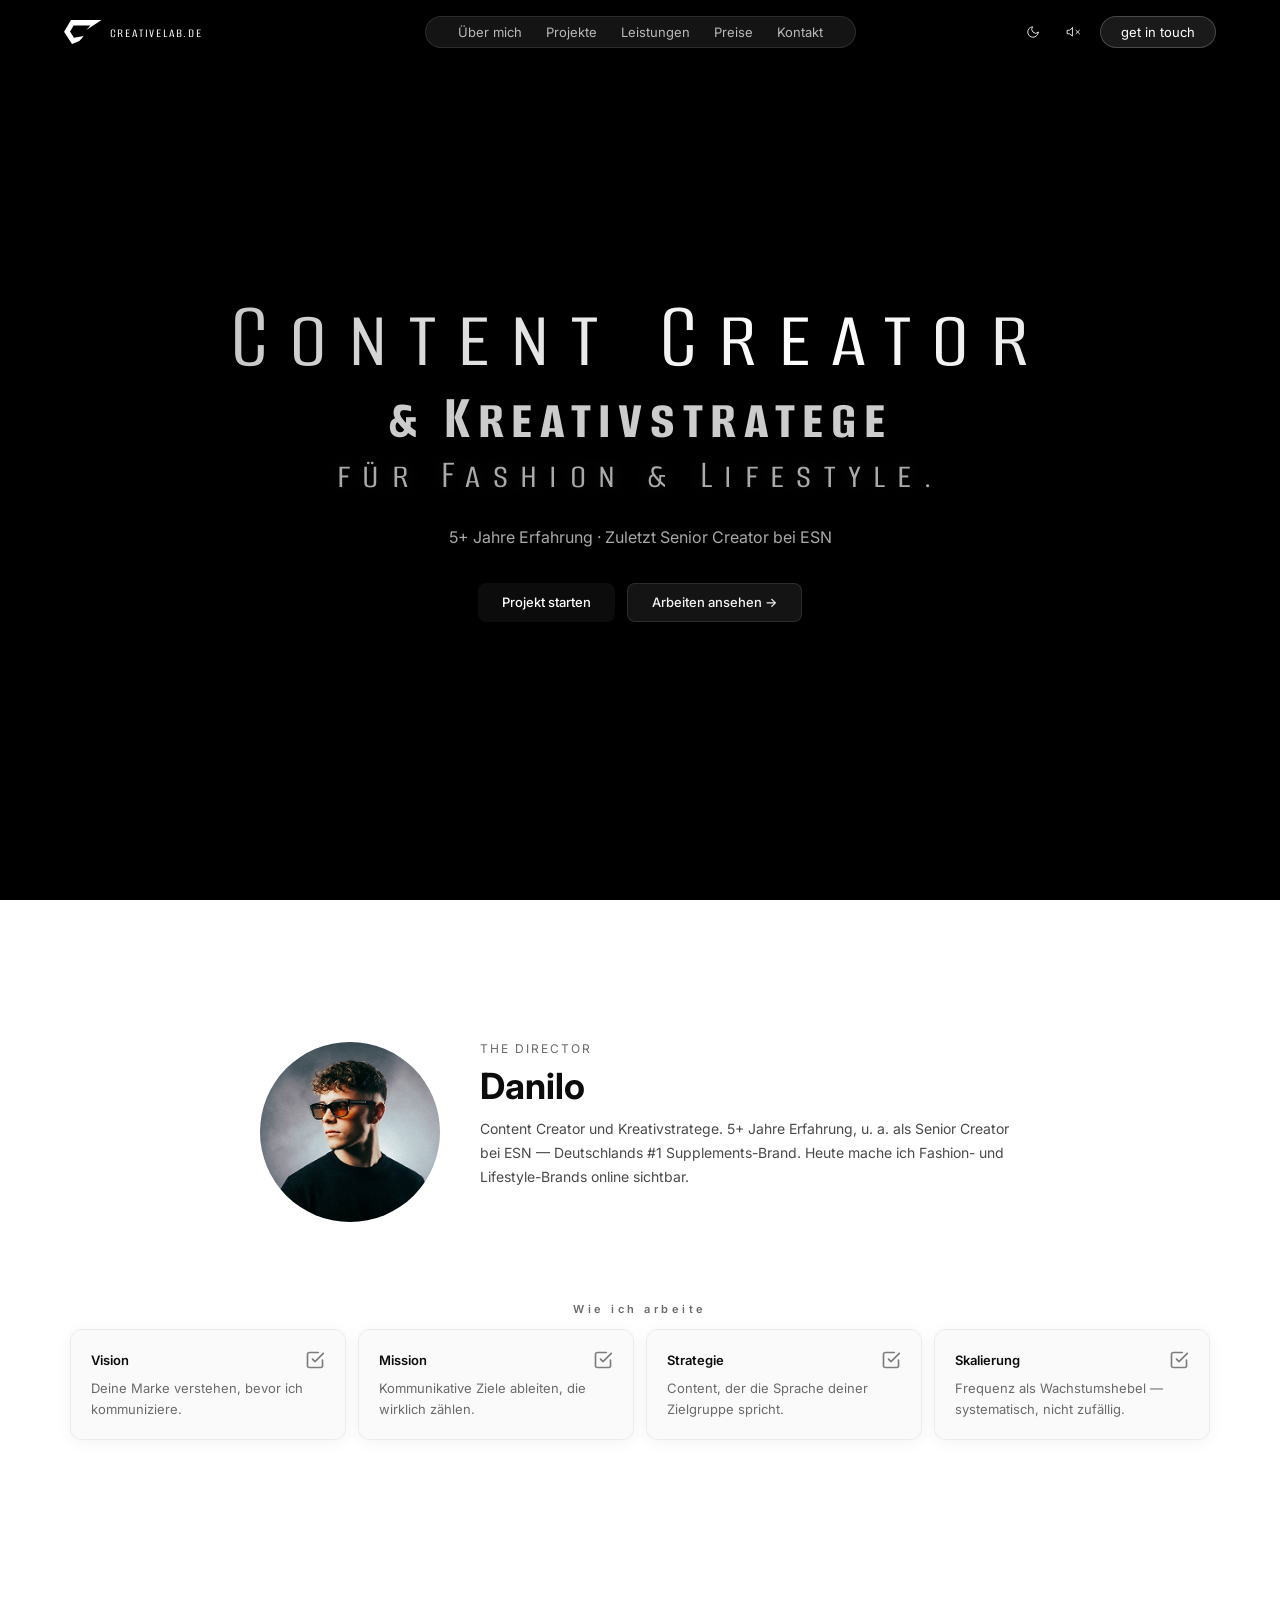
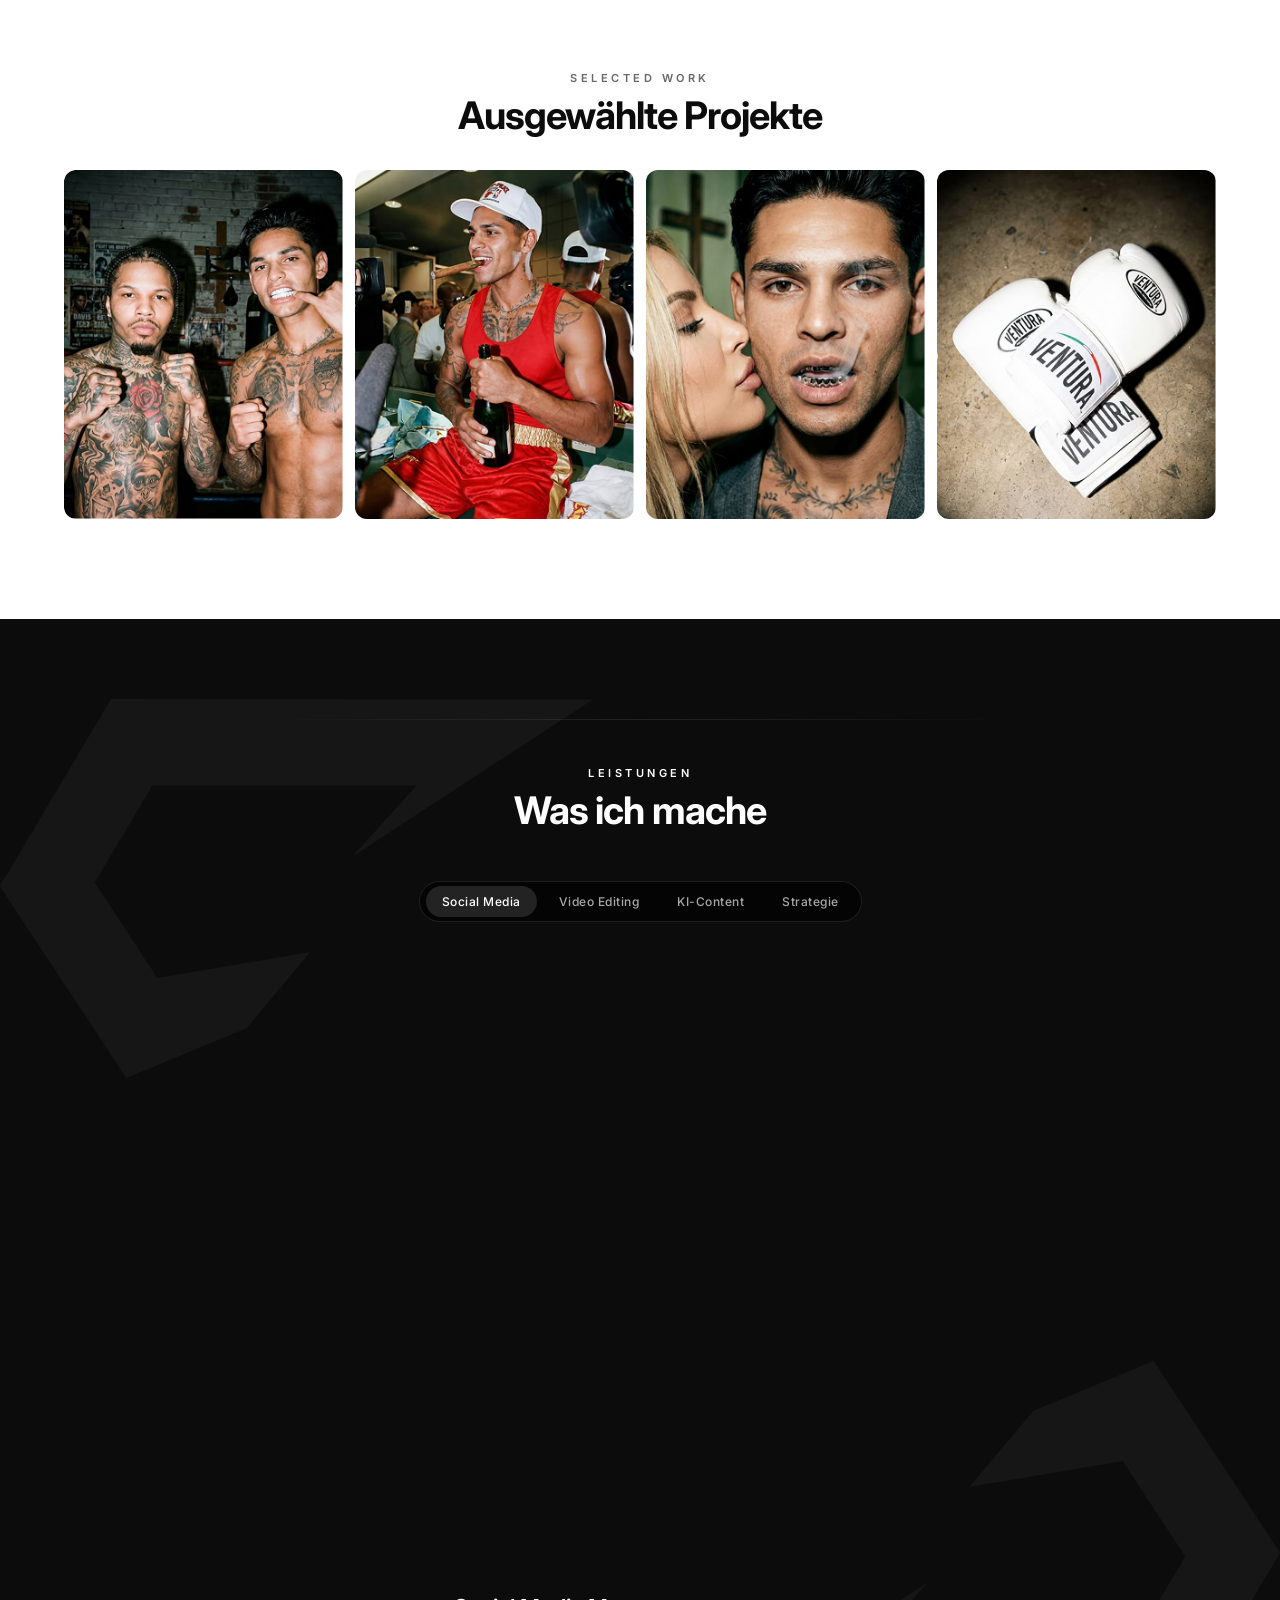
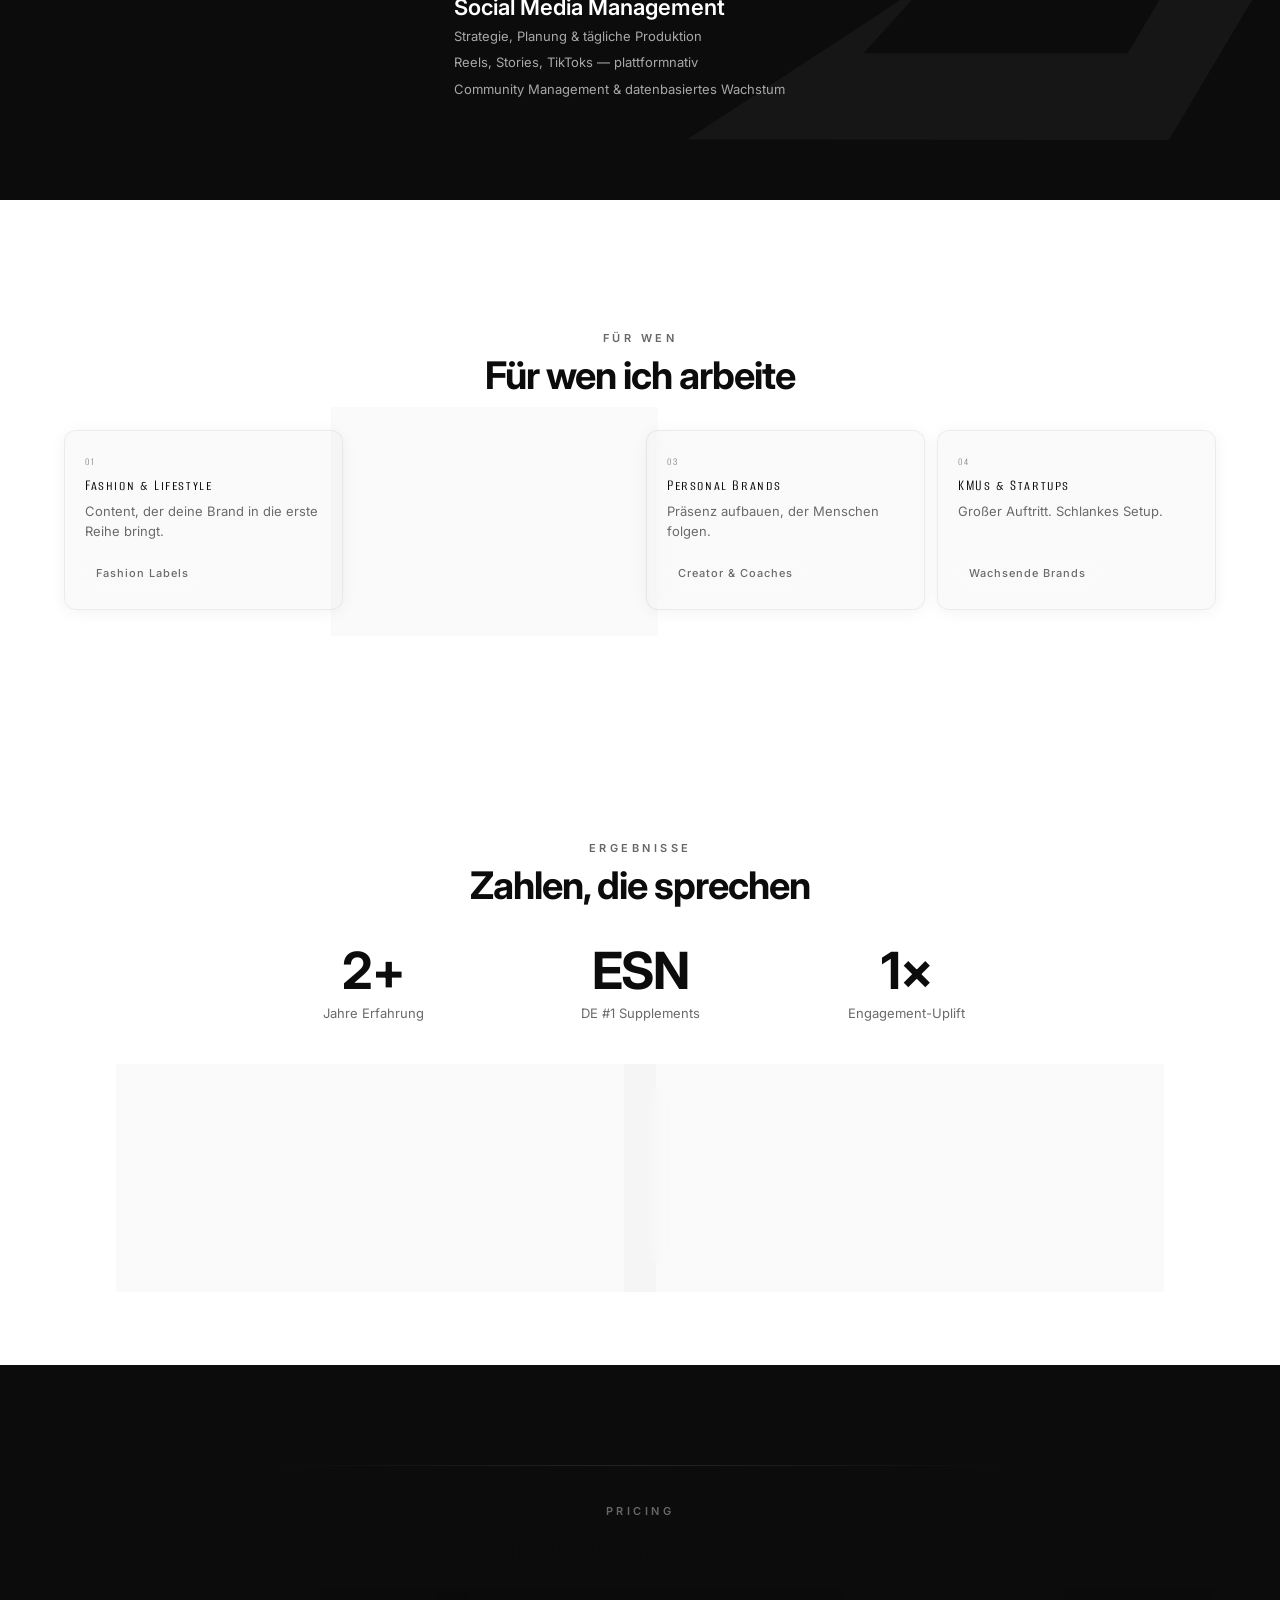
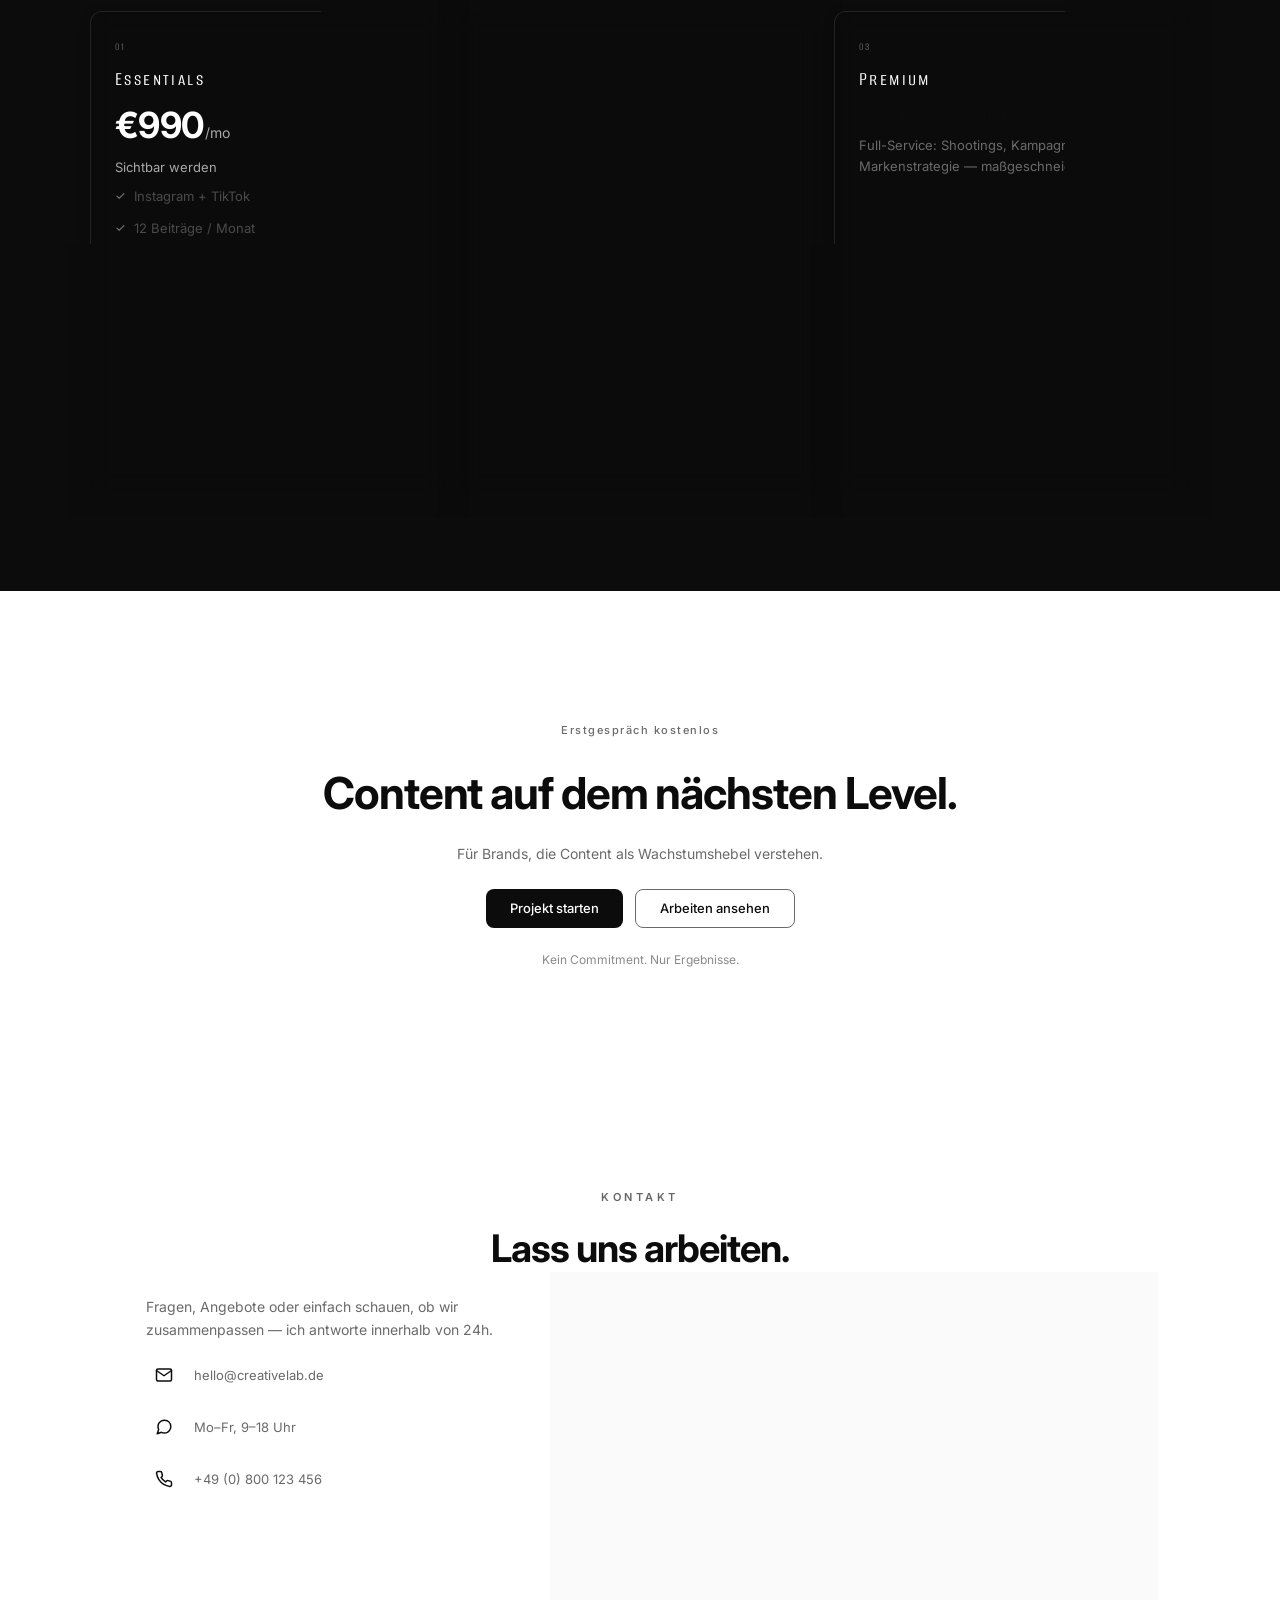
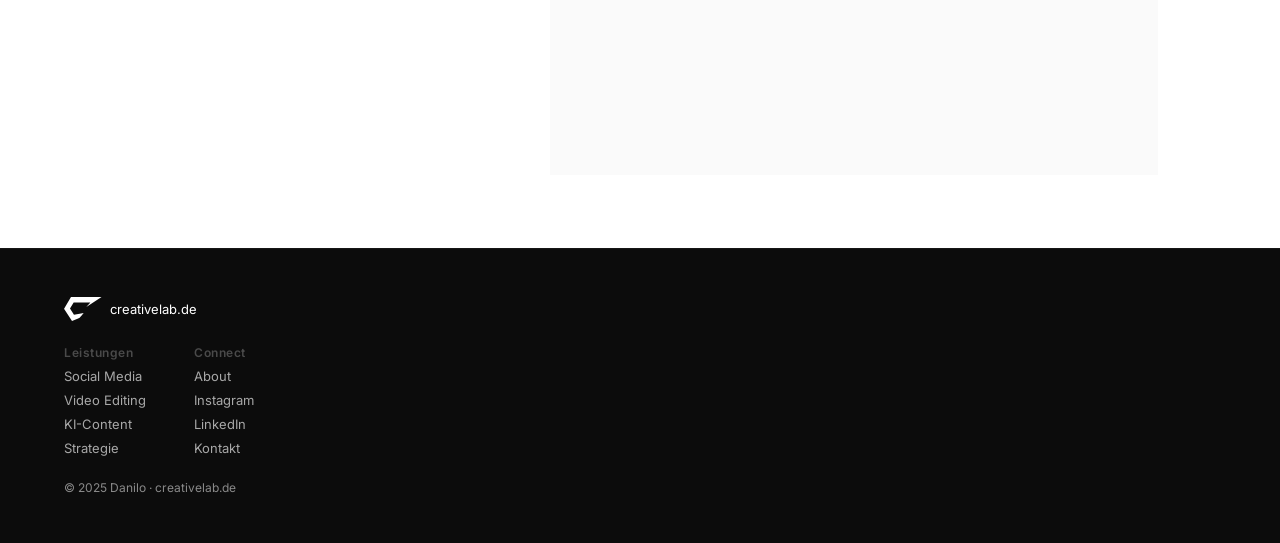
==== commit f71b9a05: "feat: implement premium light mode with mixed mode strategy and dynamic navbar" ====
--- a/index.html
+++ b/index.html
@@ -13,7 +13,7 @@
 
     <link rel="stylesheet" href="style.css?v=4">
 </head>
-<body>
+<body class="light-theme">
     <canvas id="sparks"></canvas>
 
     <div id="progress-bar"></div>
@@ -36,6 +36,14 @@
             </div>
         </div>
         <div class="nav-right">
+            <button class="theme-toggle" id="theme-toggle" aria-label="Design umschalten" title="Licht/Dunkel">
+                <svg class="icon-sun" width="20" height="20" viewBox="0 0 24 24" fill="none" stroke="currentColor" stroke-width="1.5" stroke-linecap="round" stroke-linejoin="round">
+                    <circle cx="12" cy="12" r="5"/><line x1="12" y1="1" x2="12" y2="3"/><line x1="12" y1="21" x2="12" y2="23"/><line x1="4.22" y1="4.22" x2="5.64" y2="5.64"/><line x1="18.36" y1="18.36" x2="19.78" y2="19.78"/><line x1="1" y1="12" x2="3" y2="12"/><line x1="21" y1="12" x2="23" y2="12"/><line x1="4.22" y1="19.78" x2="5.64" y2="18.36"/><line x1="18.36" y1="5.64" x2="19.78" y2="4.22"/>
+                </svg>
+                <svg class="icon-moon" width="20" height="20" viewBox="0 0 24 24" fill="none" stroke="currentColor" stroke-width="1.5" stroke-linecap="round" stroke-linejoin="round" style="display:none">
+                    <path d="M21 12.79A9 9 0 1 1 11.21 3 7 7 0 0 0 21 12.79z"/>
+                </svg>
+            </button>
             <button class="sound-toggle" id="sound-toggle" aria-label="Sound umschalten" title="Sound an/aus">
                 <svg class="icon-muted" width="20" height="20" viewBox="0 0 24 24" fill="none" stroke="currentColor" stroke-width="1.5" stroke-linecap="round" stroke-linejoin="round">
                     <polygon points="11 5 6 9 2 9 2 15 6 15 11 19 11 5"/>
--- a/style.css
+++ b/style.css
@@ -39,6 +39,187 @@
   --sp-page:    clamp(20px, 5vw, 80px);
 }
 
+/* ── LIGHT THEME OVERRIDES ── */
+body.light-theme {
+  --bg:   #ffffff;
+  --s0:   #f5f5f5;
+  --s100: #eeeeee;
+  --s200: #e0e0e0;
+  --s300: #d5d5d5;
+  --s400: #cccccc;
+  --s500: #f9f9f9;
+  --s700: #ffffff;
+
+  --n100: #0c0c0c;
+  --n300: #4a4a4a;
+  --n400: #6a6a6a;
+  --n500: #8a8a8a;
+
+  --g0:   #000000;
+  --g100: #1a1a1a;
+  --g200: #333333;
+  --g300: #4d4d4d;
+  --g400: #666666;
+  --g500: #808080;
+  --g600: #999999;
+  --g700: #b3b3b3;
+
+  --glow: 0 0 10.2px 0 rgba(0,0,0,.08);
+}
+
+/* Mixed Mode: Force certain sections to stay dark even in light theme */
+body.light-theme #hero,
+body.light-theme #services,
+body.light-theme #pricing,
+body.light-theme #footer {
+  background: #0c0c0c !important;
+  color: #f5f5f5;
+}
+
+body.light-theme #services .tab-bar,
+body.light-theme #pricing .price-card,
+body.light-theme #footer .footer-col a {
+  border-color: rgba(255,255,255,.1) !important;
+}
+
+body.light-theme #services .sec-header .overline,
+body.light-theme #services .sec-header .sec-heading,
+body.light-theme #services .tab-btn,
+body.light-theme #services .svc-detail h3,
+body.light-theme #pricing .price-name,
+body.light-theme #pricing .price-num,
+body.light-theme #footer .footer-logo span {
+  color: #fff !important;
+}
+
+body.light-theme #services .tab-btn:not(.active) {
+  color: #a8a8a8 !important;
+}
+
+body.light-theme #services .tab-btn.active {
+  background: rgba(255,255,255,.12) !important;
+  color: #fff !important;
+}
+
+body.light-theme #services .svc-detail p,
+body.light-theme #pricing .price-tag,
+body.light-theme #pricing .price-per,
+body.light-theme #footer .footer-col a {
+  color: #a8a8a8 !important;
+}
+
+body.light-theme .glass {
+  background: rgba(0,0,0,.03);
+  border-color: rgba(0,0,0,.06);
+}
+
+body.light-theme .card-premium {
+  background: rgba(0,0,0,.02);
+  border-color: rgba(0,0,0,.06);
+  box-shadow: 0 2px 16px rgba(0,0,0,.05);
+}
+
+/* body.light-theme .hero-overlay removed to keep it dark */
+
+body.light-theme .nav-logo img,
+body.light-theme .work-card-hd img {
+  filter: invert(1);
+}
+
+body.light-theme #pricing .price-btn,
+body.light-theme #contact .form-submit {
+  background: #f5f5f5 !important;
+  color: #0c0c0c !important;
+  border-color: #f5f5f5 !important;
+}
+
+body.light-theme #pricing .price-btn:hover,
+body.light-theme #contact .form-submit:hover {
+  background: #ffffff !important;
+}
+
+body.light-theme .field input, 
+body.light-theme .field textarea {
+  background: #f9f9f9 !important;
+  border-color: #eeeeee !important;
+  color: #0c0c0c !important;
+}
+
+body.light-theme .field input::placeholder,
+body.light-theme .field textarea::placeholder {
+  color: #a8a8a8 !important;
+}
+
+body.light-theme .field label {
+  color: #666666 !important;
+}
+
+/* ── NAV LIGHT MODE DYNAMIC ── */
+body.light-theme #nav {
+  background: transparent;
+  border-bottom: none;
+  backdrop-filter: none !important;
+  -webkit-backdrop-filter: none !important;
+  transition: background .3s, border-color .3s, box-shadow .3s;
+}
+
+/* Elements on Dark Hero (Not Scrolled) */
+body.light-theme #nav:not(.scrolled) .nav-logo span,
+body.light-theme #nav:not(.scrolled) .nav-right .theme-toggle,
+body.light-theme #nav:not(.scrolled) .nav-right .sound-toggle {
+  color: #ffffff !important;
+}
+body.light-theme #nav:not(.scrolled) .nav-logo img {
+  filter: none !important;
+}
+body.light-theme #nav:not(.scrolled) .nav-cta {
+  background: rgba(255,255,255,.1) !important;
+  color: #ffffff !important;
+  border-color: rgba(255,255,255,.2) !important;
+}
+body.light-theme #nav:not(.scrolled) .nav-links {
+  background: rgba(255,255,255,.08) !important;
+  border-color: rgba(255,255,255,.1) !important;
+}
+body.light-theme #nav:not(.scrolled) .nav-links a {
+  color: rgba(255,255,255,.7) !important;
+}
+body.light-theme #nav:not(.scrolled) .nav-links a:hover {
+  color: #ffffff !important;
+}
+
+/* Elements on White Sections (Scrolled) */
+body.light-theme #nav.scrolled {
+  background: #ffffff !important;
+  border-bottom: 1px solid #eeeeee !important;
+  box-shadow: 0 4px 20px rgba(0,0,0,0.04);
+  backdrop-filter: blur(16px) !important;
+  -webkit-backdrop-filter: blur(16px) !important;
+}
+body.light-theme #nav.scrolled .nav-logo span,
+body.light-theme #nav.scrolled .nav-right .theme-toggle,
+body.light-theme #nav.scrolled .nav-right .sound-toggle {
+  color: var(--n100) !important;
+}
+body.light-theme #nav.scrolled .nav-logo img {
+  filter: invert(1) !important;
+}
+body.light-theme #nav.scrolled .nav-cta {
+  background: var(--n100) !important;
+  color: #ffffff !important;
+  border-color: var(--n100) !important;
+}
+body.light-theme #nav.scrolled .nav-links {
+  background: rgba(0,0,0,.04) !important;
+  border-color: rgba(0,0,0,.08) !important;
+}
+body.light-theme #nav.scrolled .nav-links a {
+  color: var(--n400) !important;
+}
+body.light-theme #nav.scrolled .nav-links a:hover {
+  color: var(--n100) !important;
+}
+
 /* ── RESET ── */
 *,*::before,*::after { box-sizing: border-box; margin: 0; padding: 0; }
 
@@ -143,6 +324,7 @@
   background: linear-gradient(90deg, var(--g700), var(--g500), var(--g300));
   pointer-events: none; transition: width .08s linear;
 }
+body.light-theme #progress-bar { display: none; } /* Remove the gray line at the top in Light Mode */
 
 /* ── SPARKS ── */
 #sparks { position: fixed; inset: 0; pointer-events: none; z-index: 0; }
@@ -184,7 +366,7 @@
 
 .nav-logo { display: flex; align-items: center; gap: 8px; flex: 1; }
 .nav-logo img { width: 37.55px; height: 24px; object-fit: contain; }
-.nav-logo span { font-family: 'Alumni Sans SC', sans-serif; font-size: 15px; letter-spacing: 0.12em; color: #fff; white-space: nowrap; }
+.nav-logo span { font-family: 'Alumni Sans SC', sans-serif; font-size: 15px; letter-spacing: 0.12em; color: var(--n100); white-space: nowrap; }
 
 .nav-center { flex: 1; display: flex; justify-content: center; }
 .nav-links {
@@ -193,7 +375,7 @@
 }
 .nav-links { position: relative; }
 .nav-links a {
-  font-size: 13px; color: rgba(255,255,255,.7);
+  font-size: 13px; color: var(--n400);
   white-space: nowrap; transition: color .25s;
 }
 .nav-links a:hover { color: var(--g300); }
@@ -215,26 +397,51 @@
 
 .nav-right { flex: 1; display: flex; justify-content: flex-end; align-items: center; gap: 14px; }
 
-.sound-toggle {
-  display: flex; align-items: center; justify-content: center;
-  width: 26px; height: 26px; border-radius: 50%;
-  background: transparent; border: 1px solid rgba(255,255,255,.12);
+.sound-toggle, .theme-toggle {
+  display: flex;
+  align-items: center;
+  justify-content: center;
+  width: 26px;
+  height: 26px;
+  border-radius: 50%;
+  background: transparent;
+  border: 1px solid rgba(255,255,255,.12);
   color: rgba(255,255,255,.4);
   transition: background .2s, color .2s, transform .2s;
 }
-.sound-toggle svg { width: 14px; height: 14px; }
-.sound-toggle:hover { background: rgba(255,255,255,.08); color: #fff; transform: scale(1.05); }
-.sound-toggle.active { color: #fff; border-color: rgba(255,255,255,.3); }
+
+body.light-theme .sound-toggle,
+body.light-theme .theme-toggle {
+  border-color: rgba(0,0,0,.12);
+  color: rgba(0,0,0,.4);
+}
+
+.sound-toggle svg, .theme-toggle svg { width: 14px; height: 14px; }
+
+.sound-toggle:hover, .theme-toggle:hover { 
+  background: var(--n100); 
+  color: var(--bg); 
+  transform: scale(1.05); 
+}
+
+body.light-theme .sound-toggle:hover,
+body.light-theme .theme-toggle:hover {
+  background: rgba(0,0,0,.05);
+  color: #000;
+}
+
+.sound-toggle.active, .theme-toggle.active { color: var(--n100); border-color: var(--n300); }
 .nav-cta {
-  background: rgba(255,255,255,.06); border: 1px solid rgba(255,255,255,.1);
+  background: var(--n100); border: 1px solid var(--n100);
   padding: 7px 20px; border-radius: var(--r-pill);
-  font-size: 13px; color: #fff; white-space: nowrap;
+  font-size: 13px; color: var(--bg); white-space: nowrap;
   transition: background .2s, transform .3s ease;
 }
-.nav-cta:hover { background: rgba(255,255,255,.12); }
+.nav-cta:hover { background: var(--g100); }
 
 /* Hamburger — hidden on desktop */
 .nav-burger { display: none; }
+.nav-mobile { display: none; }
 
 /* ══════════════════════════════════════════
    HERO
@@ -273,7 +480,7 @@
   line-height: 0.82;
   text-align: center;
   padding-bottom: 0.06em;
-  background: linear-gradient(90deg, #c8c8c8 0%, #ffffff 35%, #e8e8e8 50%, #ffffff 65%, #c8c8c8 100%);
+  background: linear-gradient(90deg, var(--g600) 0%, var(--g0) 35%, var(--g400) 50%, var(--g0) 65%, var(--g600) 100%);
   background-size: 200% auto;
   -webkit-background-clip: text;
   background-clip: text;
@@ -301,6 +508,22 @@
   text-shadow: 0 0 20px rgba(255,255,255,.10);
 }
 
+/* Force Light Hero Text even in Light Theme */
+body.light-theme #hero .hero-creative { color: #ccc; }
+body.light-theme #hero .hero-control { color: #aaa; }
+body.light-theme #hero .hero-sub p { color: #a8a8a8; }
+body.light-theme #hero .btn-ghost { 
+  background: rgba(255,255,255,.08); 
+  color: #f5f5f5; 
+  border-color: rgba(255,255,255,.10);
+}
+body.light-theme #hero .hero-complete {
+  background: linear-gradient(90deg, #c8c8c8 0%, #ffffff 35%, #e8e8e8 50%, #ffffff 65%, #c8c8c8 100%);
+  background-size: 200% auto;
+  -webkit-background-clip: text;
+  background-clip: text;
+}
+
 .hero-sub { text-align: center; }
 .hero-sub p {
   font-size: clamp(13px, 1.4vw, 16px);
@@ -321,16 +544,16 @@
 .btn-primary:hover { background: var(--g100); }
 
 .btn-ghost {
-  background: rgba(255,255,255,.08); color: var(--n100);
-  border: 1px solid rgba(255,255,255,.10);
-}
-.btn-ghost:hover { background: rgba(255,255,255,.14); transform: translateY(-2px); }
+  background: var(--s100); color: var(--n100);
+  border: 1px solid var(--s300);
+}
+.btn-ghost:hover { background: var(--s200); transform: translateY(-2px); }
 
 .btn-outline {
   background: transparent; color: var(--n100);
-  border: 1px solid rgba(255,255,255,.15);
-}
-.btn-outline:hover { border-color: var(--n100); transform: translateY(-2px); }
+  border: 1px solid var(--n400);
+}
+.btn-outline:hover { border-color: var(--n100); background: var(--s100); transform: translateY(-2px); }
 
 .btn-glow {
   background: rgba(255,255,255,.06); border: 1px solid rgba(255,255,255,.10);
@@ -566,6 +789,7 @@
   font-size: 11px; letter-spacing: 0.22em;
   color: var(--n500); margin-bottom: 2px;
 }
+body.light-theme #pricing .card-num { color: #666; }
 .price-name {
   font-family: 'Alumni Sans SC', sans-serif;
   font-size: 20px; font-weight: 400;
@@ -597,6 +821,11 @@
 .popular-badge {
   background: rgba(255,255,255,.08); border: 1px solid rgba(255,255,255,.2);
   letter-spacing: 2px; color: var(--g400);
+}
+
+body.light-theme #pricing .popular-badge {
+  background: rgba(255,255,255,.1);
+  color: #fff;
 }
 
 /* ══════════════════════════════════════════
@@ -676,6 +905,7 @@
 .form-submit:hover { background: rgba(255,255,255,.10); transform: translateY(-1px); }
 
 .form-legal { font-size: 11px; color: rgba(255,255,255,.25); text-align: center; line-height: 1.5; }
+body.light-theme .form-legal { color: #888; }
 
 /* ── FORM SUCCESS ── */
 @keyframes checkDraw { from { stroke-dashoffset: 50; } to { stroke-dashoffset: 0; } }
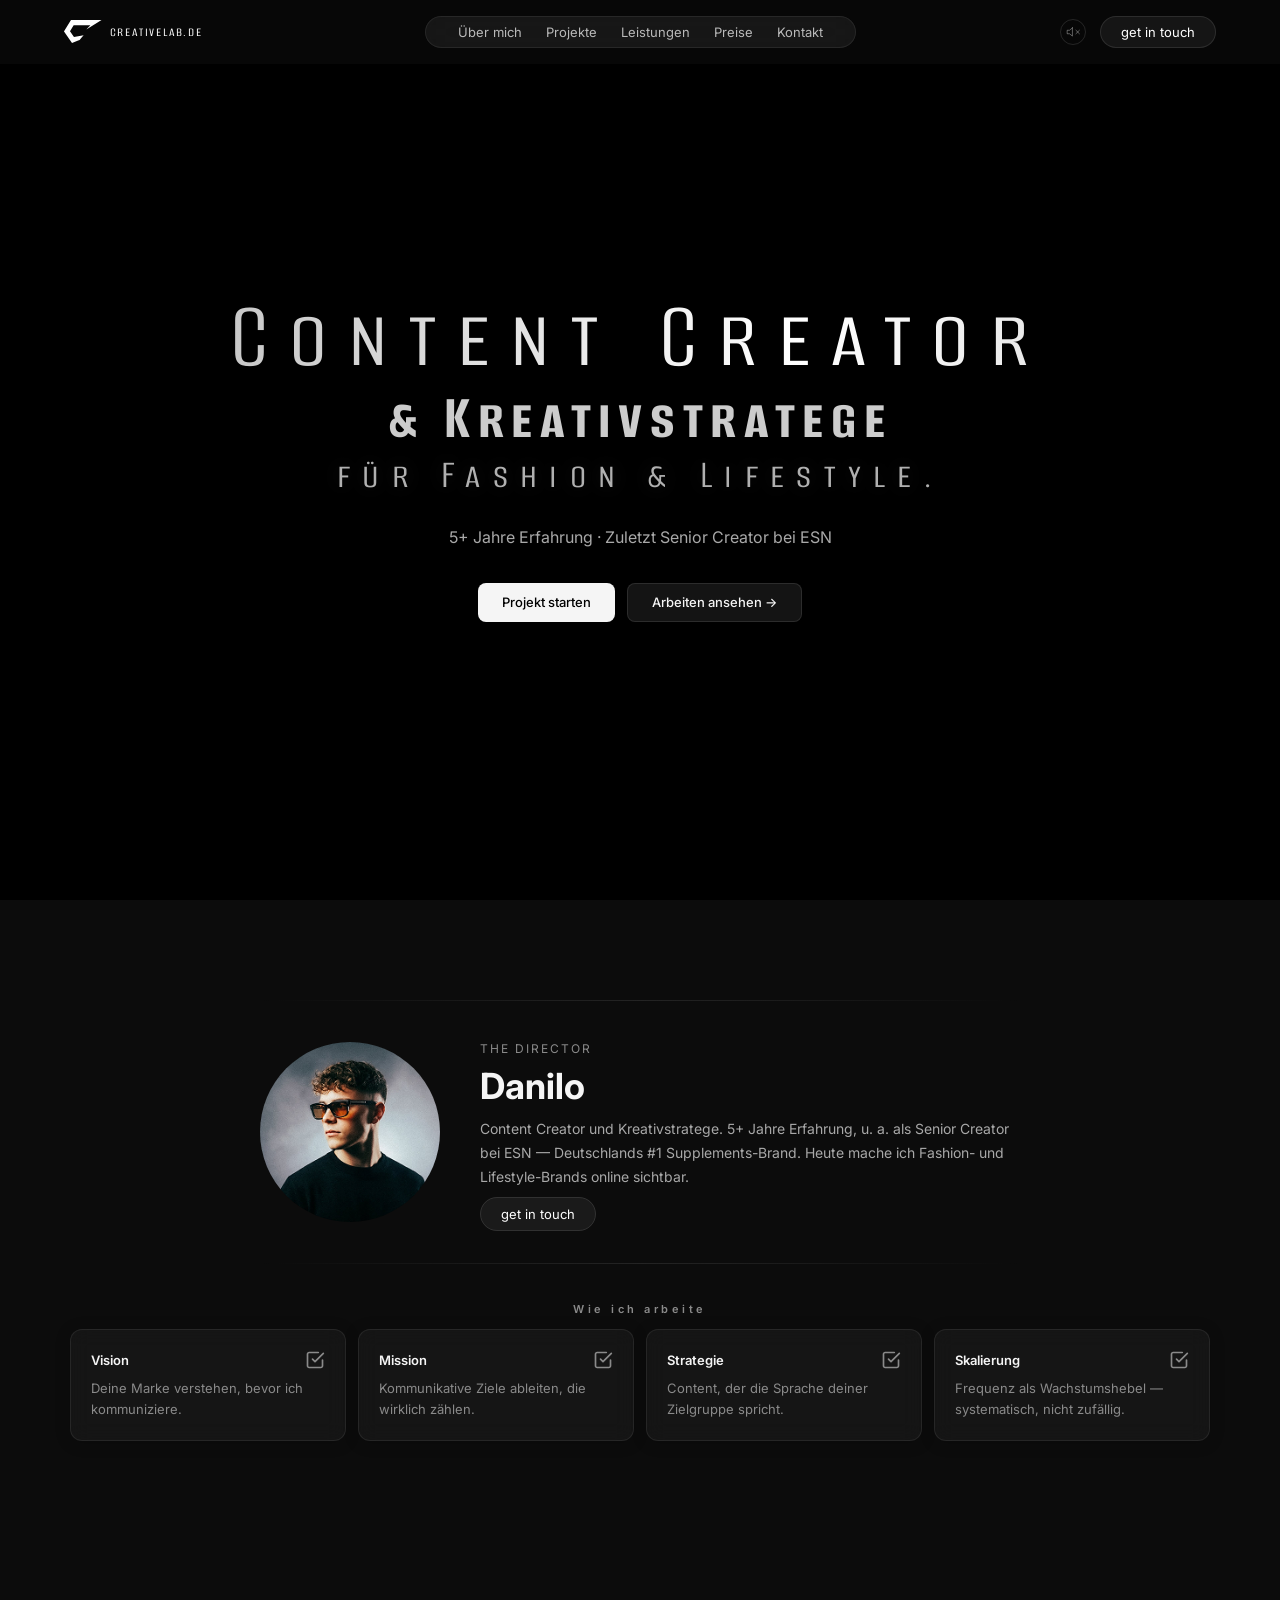
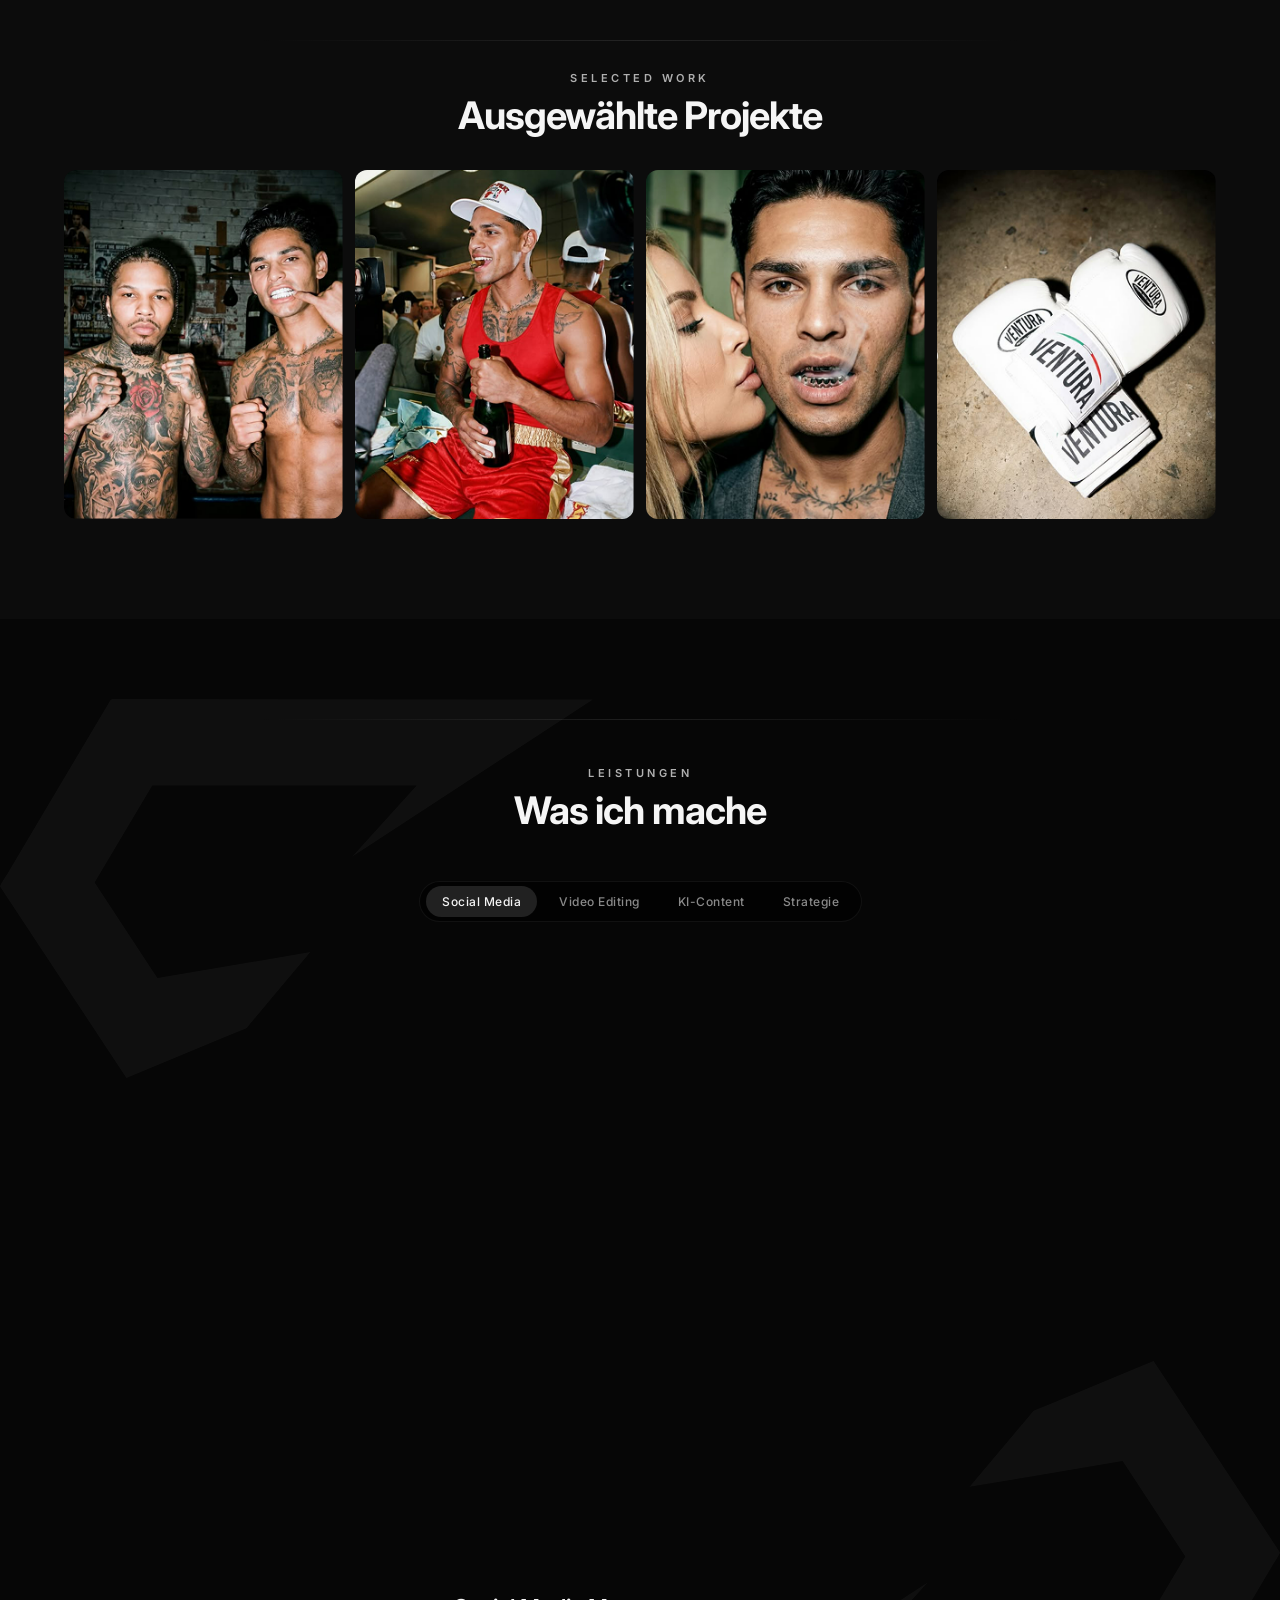
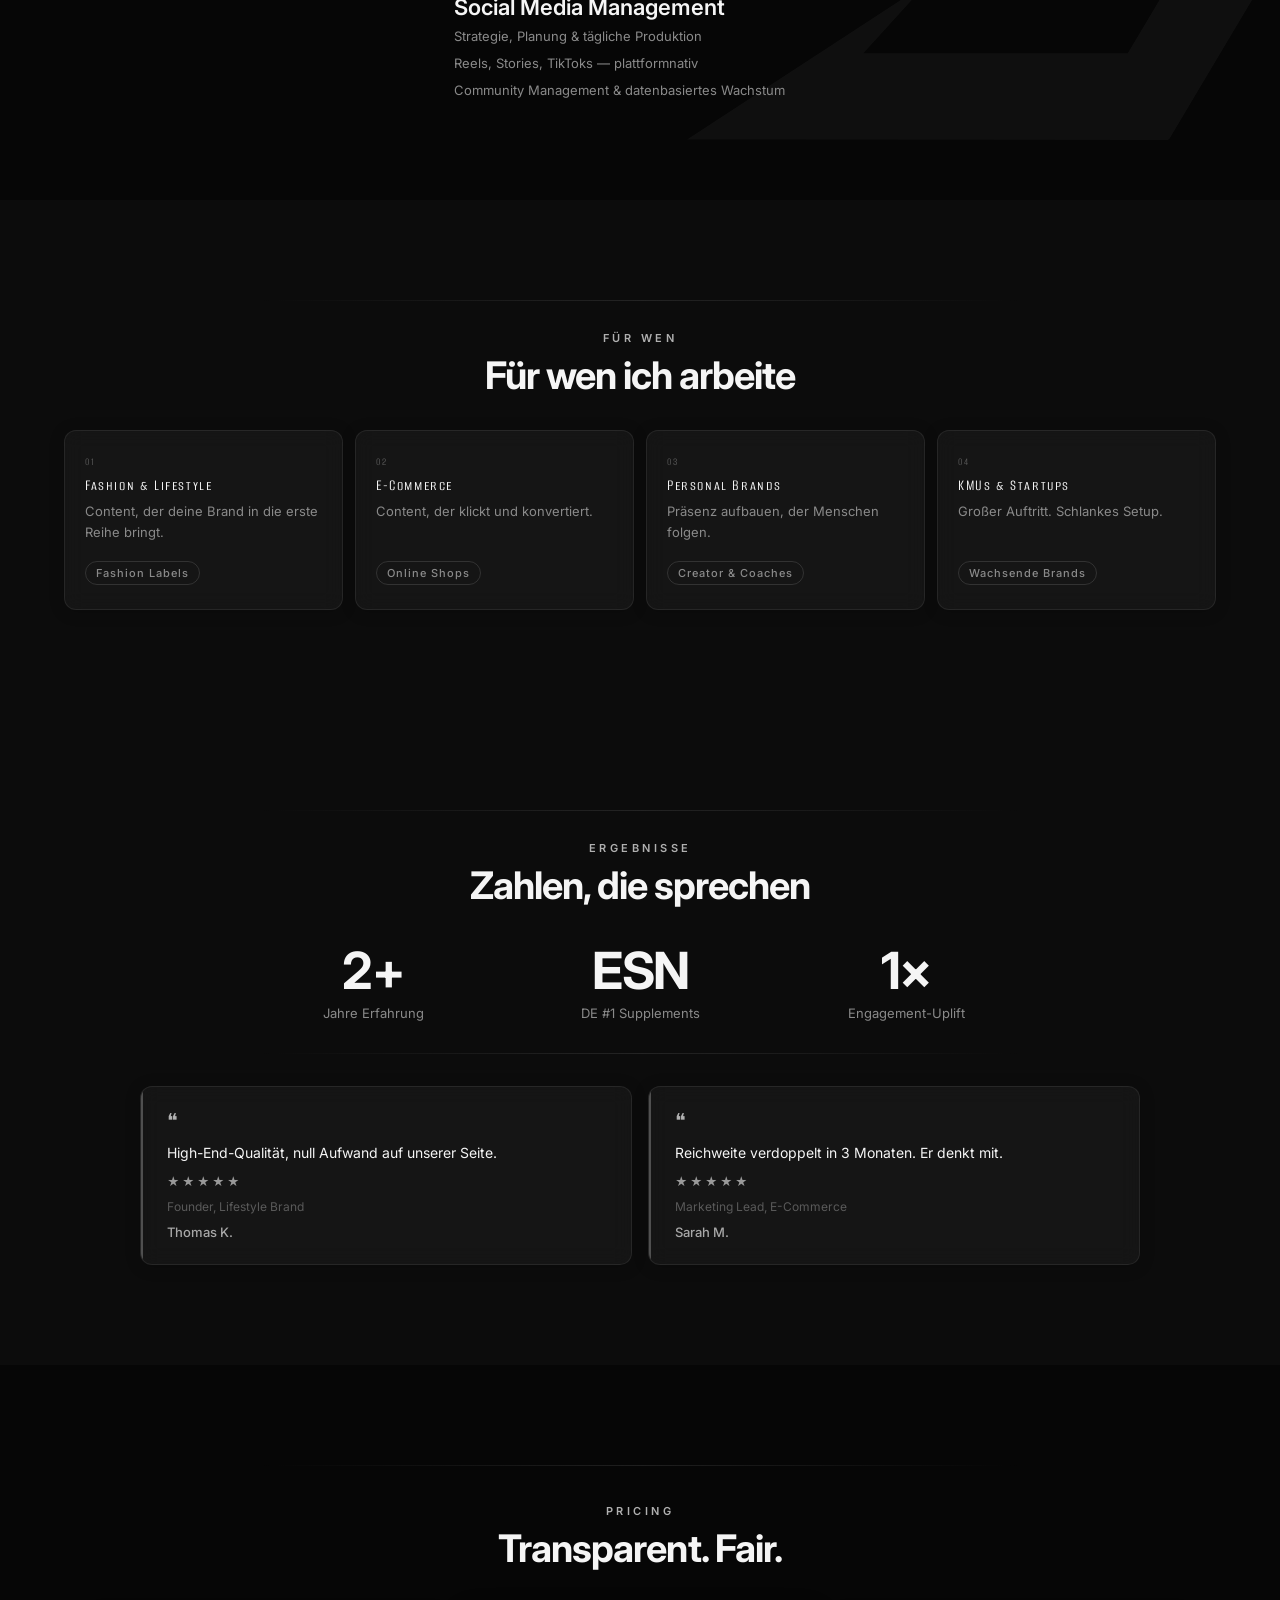
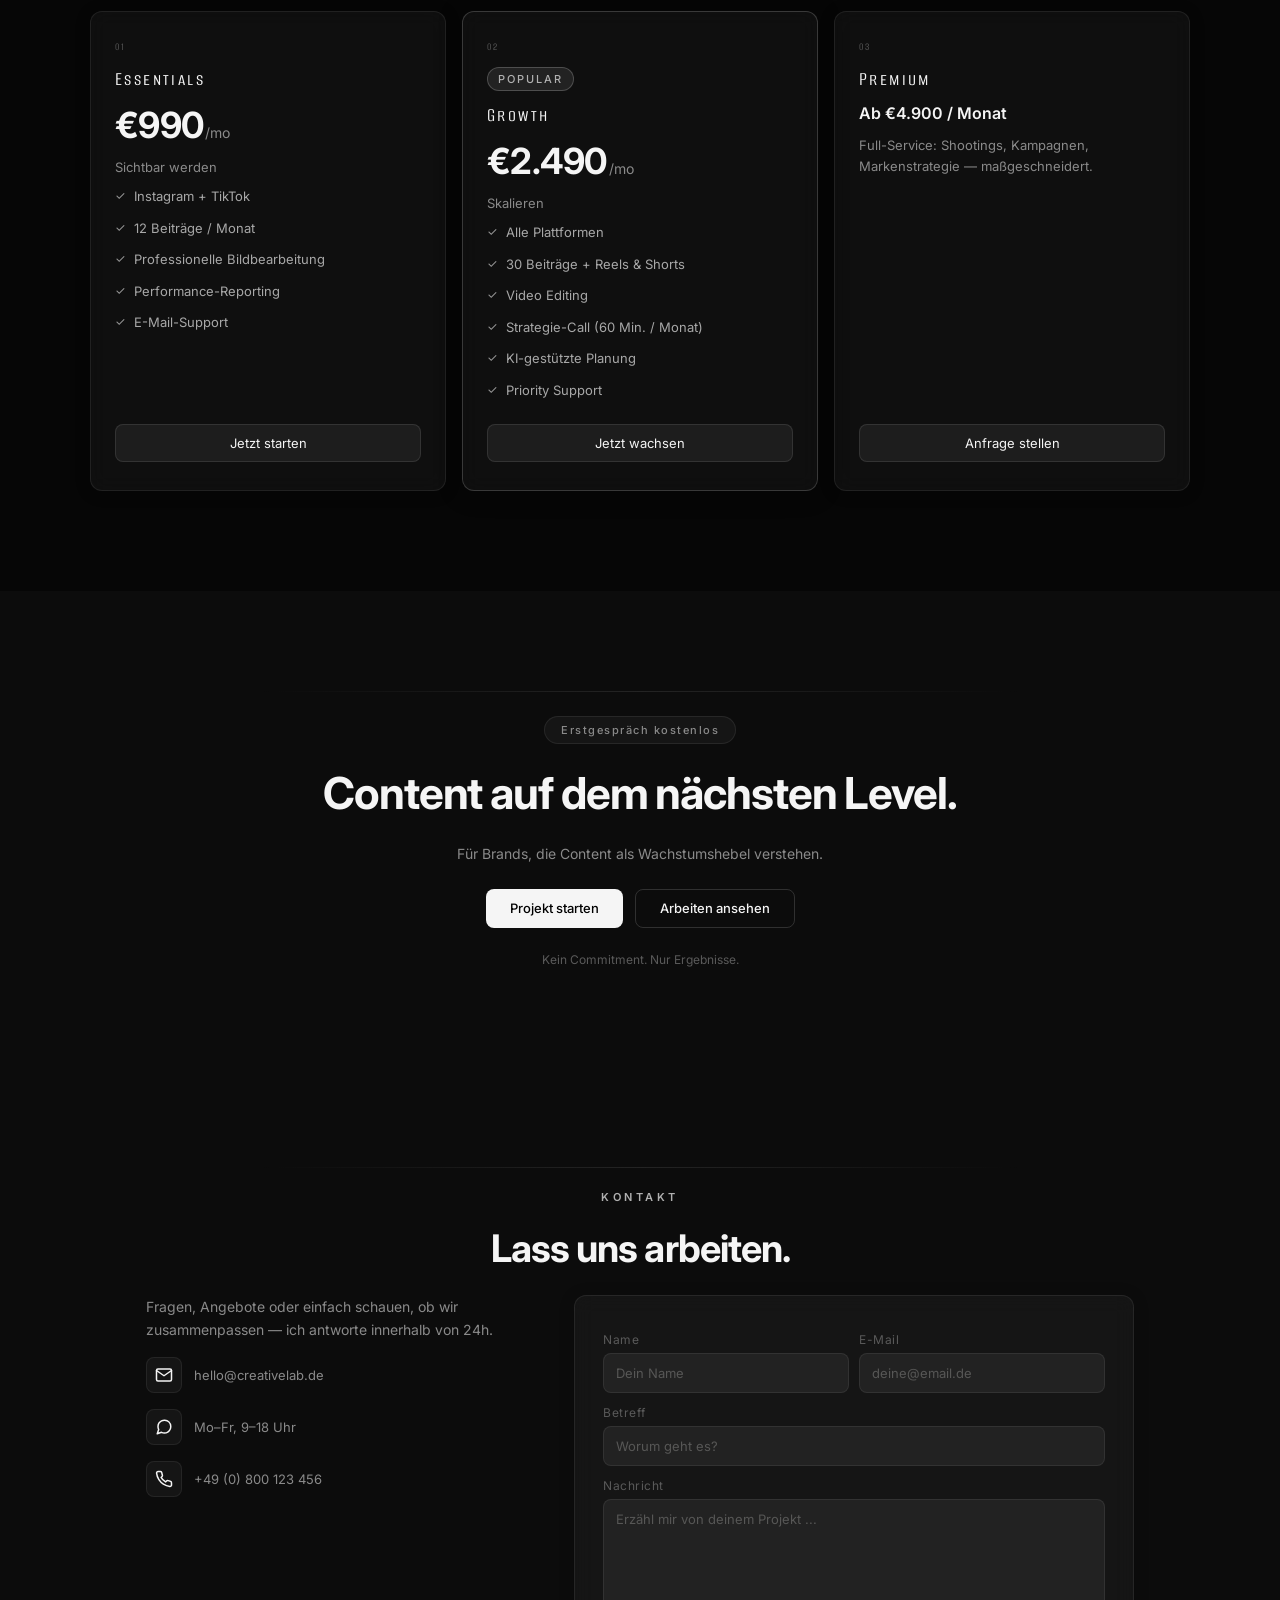
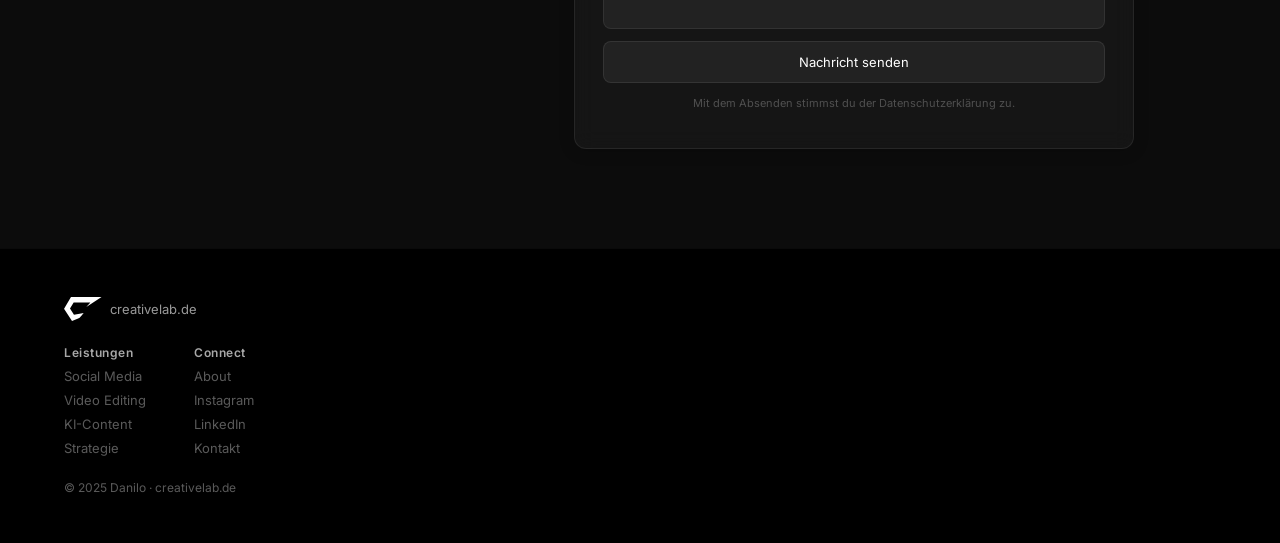
==== commit f171bd14: "feat: revealIn-Animation mit Scale, reduced-motion Support, Nav-Fade - fadeUp durch revealIn (scale " ====
--- a/index.html
+++ b/index.html
@@ -11,9 +11,11 @@
     <link rel="preconnect" href="https://fonts.gstatic.com" crossorigin>
     <link href="https://fonts.googleapis.com/css2?family=Alumni+Sans+SC:wght@400;700&family=Inter:wght@400;500;600;700&display=swap" rel="stylesheet">
 
+    <style>#nav{opacity:0}#mobile-menu{display:none}</style>
+    <script src="https://mcp.figma.com/mcp/html-to-design/capture.js" async></script>
     <link rel="stylesheet" href="style.css?v=4">
 </head>
-<body class="light-theme">
+<body>
     <canvas id="sparks"></canvas>
 
     <div id="progress-bar"></div>
@@ -36,14 +38,6 @@
             </div>
         </div>
         <div class="nav-right">
-            <button class="theme-toggle" id="theme-toggle" aria-label="Design umschalten" title="Licht/Dunkel">
-                <svg class="icon-sun" width="20" height="20" viewBox="0 0 24 24" fill="none" stroke="currentColor" stroke-width="1.5" stroke-linecap="round" stroke-linejoin="round">
-                    <circle cx="12" cy="12" r="5"/><line x1="12" y1="1" x2="12" y2="3"/><line x1="12" y1="21" x2="12" y2="23"/><line x1="4.22" y1="4.22" x2="5.64" y2="5.64"/><line x1="18.36" y1="18.36" x2="19.78" y2="19.78"/><line x1="1" y1="12" x2="3" y2="12"/><line x1="21" y1="12" x2="23" y2="12"/><line x1="4.22" y1="19.78" x2="5.64" y2="18.36"/><line x1="18.36" y1="5.64" x2="19.78" y2="4.22"/>
-                </svg>
-                <svg class="icon-moon" width="20" height="20" viewBox="0 0 24 24" fill="none" stroke="currentColor" stroke-width="1.5" stroke-linecap="round" stroke-linejoin="round" style="display:none">
-                    <path d="M21 12.79A9 9 0 1 1 11.21 3 7 7 0 0 0 21 12.79z"/>
-                </svg>
-            </button>
             <button class="sound-toggle" id="sound-toggle" aria-label="Sound umschalten" title="Sound an/aus">
                 <svg class="icon-muted" width="20" height="20" viewBox="0 0 24 24" fill="none" stroke="currentColor" stroke-width="1.5" stroke-linecap="round" stroke-linejoin="round">
                     <polygon points="11 5 6 9 2 9 2 15 6 15 11 19 11 5"/>
--- a/style.css
+++ b/style.css
@@ -39,187 +39,6 @@
   --sp-page:    clamp(20px, 5vw, 80px);
 }
 
-/* ── LIGHT THEME OVERRIDES ── */
-body.light-theme {
-  --bg:   #ffffff;
-  --s0:   #f5f5f5;
-  --s100: #eeeeee;
-  --s200: #e0e0e0;
-  --s300: #d5d5d5;
-  --s400: #cccccc;
-  --s500: #f9f9f9;
-  --s700: #ffffff;
-
-  --n100: #0c0c0c;
-  --n300: #4a4a4a;
-  --n400: #6a6a6a;
-  --n500: #8a8a8a;
-
-  --g0:   #000000;
-  --g100: #1a1a1a;
-  --g200: #333333;
-  --g300: #4d4d4d;
-  --g400: #666666;
-  --g500: #808080;
-  --g600: #999999;
-  --g700: #b3b3b3;
-
-  --glow: 0 0 10.2px 0 rgba(0,0,0,.08);
-}
-
-/* Mixed Mode: Force certain sections to stay dark even in light theme */
-body.light-theme #hero,
-body.light-theme #services,
-body.light-theme #pricing,
-body.light-theme #footer {
-  background: #0c0c0c !important;
-  color: #f5f5f5;
-}
-
-body.light-theme #services .tab-bar,
-body.light-theme #pricing .price-card,
-body.light-theme #footer .footer-col a {
-  border-color: rgba(255,255,255,.1) !important;
-}
-
-body.light-theme #services .sec-header .overline,
-body.light-theme #services .sec-header .sec-heading,
-body.light-theme #services .tab-btn,
-body.light-theme #services .svc-detail h3,
-body.light-theme #pricing .price-name,
-body.light-theme #pricing .price-num,
-body.light-theme #footer .footer-logo span {
-  color: #fff !important;
-}
-
-body.light-theme #services .tab-btn:not(.active) {
-  color: #a8a8a8 !important;
-}
-
-body.light-theme #services .tab-btn.active {
-  background: rgba(255,255,255,.12) !important;
-  color: #fff !important;
-}
-
-body.light-theme #services .svc-detail p,
-body.light-theme #pricing .price-tag,
-body.light-theme #pricing .price-per,
-body.light-theme #footer .footer-col a {
-  color: #a8a8a8 !important;
-}
-
-body.light-theme .glass {
-  background: rgba(0,0,0,.03);
-  border-color: rgba(0,0,0,.06);
-}
-
-body.light-theme .card-premium {
-  background: rgba(0,0,0,.02);
-  border-color: rgba(0,0,0,.06);
-  box-shadow: 0 2px 16px rgba(0,0,0,.05);
-}
-
-/* body.light-theme .hero-overlay removed to keep it dark */
-
-body.light-theme .nav-logo img,
-body.light-theme .work-card-hd img {
-  filter: invert(1);
-}
-
-body.light-theme #pricing .price-btn,
-body.light-theme #contact .form-submit {
-  background: #f5f5f5 !important;
-  color: #0c0c0c !important;
-  border-color: #f5f5f5 !important;
-}
-
-body.light-theme #pricing .price-btn:hover,
-body.light-theme #contact .form-submit:hover {
-  background: #ffffff !important;
-}
-
-body.light-theme .field input, 
-body.light-theme .field textarea {
-  background: #f9f9f9 !important;
-  border-color: #eeeeee !important;
-  color: #0c0c0c !important;
-}
-
-body.light-theme .field input::placeholder,
-body.light-theme .field textarea::placeholder {
-  color: #a8a8a8 !important;
-}
-
-body.light-theme .field label {
-  color: #666666 !important;
-}
-
-/* ── NAV LIGHT MODE DYNAMIC ── */
-body.light-theme #nav {
-  background: transparent;
-  border-bottom: none;
-  backdrop-filter: none !important;
-  -webkit-backdrop-filter: none !important;
-  transition: background .3s, border-color .3s, box-shadow .3s;
-}
-
-/* Elements on Dark Hero (Not Scrolled) */
-body.light-theme #nav:not(.scrolled) .nav-logo span,
-body.light-theme #nav:not(.scrolled) .nav-right .theme-toggle,
-body.light-theme #nav:not(.scrolled) .nav-right .sound-toggle {
-  color: #ffffff !important;
-}
-body.light-theme #nav:not(.scrolled) .nav-logo img {
-  filter: none !important;
-}
-body.light-theme #nav:not(.scrolled) .nav-cta {
-  background: rgba(255,255,255,.1) !important;
-  color: #ffffff !important;
-  border-color: rgba(255,255,255,.2) !important;
-}
-body.light-theme #nav:not(.scrolled) .nav-links {
-  background: rgba(255,255,255,.08) !important;
-  border-color: rgba(255,255,255,.1) !important;
-}
-body.light-theme #nav:not(.scrolled) .nav-links a {
-  color: rgba(255,255,255,.7) !important;
-}
-body.light-theme #nav:not(.scrolled) .nav-links a:hover {
-  color: #ffffff !important;
-}
-
-/* Elements on White Sections (Scrolled) */
-body.light-theme #nav.scrolled {
-  background: #ffffff !important;
-  border-bottom: 1px solid #eeeeee !important;
-  box-shadow: 0 4px 20px rgba(0,0,0,0.04);
-  backdrop-filter: blur(16px) !important;
-  -webkit-backdrop-filter: blur(16px) !important;
-}
-body.light-theme #nav.scrolled .nav-logo span,
-body.light-theme #nav.scrolled .nav-right .theme-toggle,
-body.light-theme #nav.scrolled .nav-right .sound-toggle {
-  color: var(--n100) !important;
-}
-body.light-theme #nav.scrolled .nav-logo img {
-  filter: invert(1) !important;
-}
-body.light-theme #nav.scrolled .nav-cta {
-  background: var(--n100) !important;
-  color: #ffffff !important;
-  border-color: var(--n100) !important;
-}
-body.light-theme #nav.scrolled .nav-links {
-  background: rgba(0,0,0,.04) !important;
-  border-color: rgba(0,0,0,.08) !important;
-}
-body.light-theme #nav.scrolled .nav-links a {
-  color: var(--n400) !important;
-}
-body.light-theme #nav.scrolled .nav-links a:hover {
-  color: var(--n100) !important;
-}
-
 /* ── RESET ── */
 *,*::before,*::after { box-sizing: border-box; margin: 0; padding: 0; }
 
@@ -300,11 +119,11 @@
 }
 
 /* ── REVEAL ── */
-@keyframes fadeUp { from { opacity: 0; transform: translateY(24px); } to { opacity: 1; transform: none; } }
+@keyframes revealIn { from { opacity: 0; transform: scale(0.95); } to { opacity: 1; transform: scale(1); } }
 @keyframes shimmer { to { background-position: 200% center; } }
 @keyframes tabFadeIn { from { opacity: 0; transform: translateY(8px); } to { opacity: 1; transform: none; } }
 .reveal { opacity: 0; }
-.reveal.in { animation: fadeUp .6s ease forwards; }
+.reveal.in { animation: revealIn .6s ease forwards; }
 .reveal.in.d1 { animation-delay: .08s; }
 .reveal.in.d2 { animation-delay: .16s; }
 .reveal.in.d3 { animation-delay: .24s; }
@@ -312,10 +131,14 @@
 
 @supports (animation-timeline: view()) {
   .reveal {
-    animation: fadeUp .6s ease forwards;
+    animation: revealIn .6s ease forwards;
     animation-timeline: view();
     animation-range: entry 0% entry 35%;
   }
+}
+
+@media (prefers-reduced-motion: reduce) {
+  .reveal, .reveal.in { animation: none; opacity: 1; }
 }
 
 /* ── PROGRESS BAR ── */
@@ -324,7 +147,6 @@
   background: linear-gradient(90deg, var(--g700), var(--g500), var(--g300));
   pointer-events: none; transition: width .08s linear;
 }
-body.light-theme #progress-bar { display: none; } /* Remove the gray line at the top in Light Mode */
 
 /* ── SPARKS ── */
 #sparks { position: fixed; inset: 0; pointer-events: none; z-index: 0; }
@@ -358,7 +180,9 @@
   backdrop-filter: blur(16px); -webkit-backdrop-filter: blur(16px);
   border-bottom: 1px solid transparent;
   transition: background .3s, border-color .3s;
-}
+  animation: navFadeIn .4s ease both;
+}
+@keyframes navFadeIn { from { opacity: 0; } to { opacity: 1; } }
 #nav.scrolled {
   background: rgba(12,12,12,.92);
   border-bottom-color: rgba(255,255,255,.06);
@@ -366,7 +190,7 @@
 
 .nav-logo { display: flex; align-items: center; gap: 8px; flex: 1; }
 .nav-logo img { width: 37.55px; height: 24px; object-fit: contain; }
-.nav-logo span { font-family: 'Alumni Sans SC', sans-serif; font-size: 15px; letter-spacing: 0.12em; color: var(--n100); white-space: nowrap; }
+.nav-logo span { font-family: 'Alumni Sans SC', sans-serif; font-size: 15px; letter-spacing: 0.12em; color: #fff; white-space: nowrap; }
 
 .nav-center { flex: 1; display: flex; justify-content: center; }
 .nav-links {
@@ -375,7 +199,7 @@
 }
 .nav-links { position: relative; }
 .nav-links a {
-  font-size: 13px; color: var(--n400);
+  font-size: 13px; color: rgba(255,255,255,.7);
   white-space: nowrap; transition: color .25s;
 }
 .nav-links a:hover { color: var(--g300); }
@@ -397,51 +221,26 @@
 
 .nav-right { flex: 1; display: flex; justify-content: flex-end; align-items: center; gap: 14px; }
 
-.sound-toggle, .theme-toggle {
-  display: flex;
-  align-items: center;
-  justify-content: center;
-  width: 26px;
-  height: 26px;
-  border-radius: 50%;
-  background: transparent;
-  border: 1px solid rgba(255,255,255,.12);
+.sound-toggle {
+  display: flex; align-items: center; justify-content: center;
+  width: 26px; height: 26px; border-radius: 50%;
+  background: transparent; border: 1px solid rgba(255,255,255,.12);
   color: rgba(255,255,255,.4);
   transition: background .2s, color .2s, transform .2s;
 }
-
-body.light-theme .sound-toggle,
-body.light-theme .theme-toggle {
-  border-color: rgba(0,0,0,.12);
-  color: rgba(0,0,0,.4);
-}
-
-.sound-toggle svg, .theme-toggle svg { width: 14px; height: 14px; }
-
-.sound-toggle:hover, .theme-toggle:hover { 
-  background: var(--n100); 
-  color: var(--bg); 
-  transform: scale(1.05); 
-}
-
-body.light-theme .sound-toggle:hover,
-body.light-theme .theme-toggle:hover {
-  background: rgba(0,0,0,.05);
-  color: #000;
-}
-
-.sound-toggle.active, .theme-toggle.active { color: var(--n100); border-color: var(--n300); }
+.sound-toggle svg { width: 14px; height: 14px; }
+.sound-toggle:hover { background: rgba(255,255,255,.08); color: #fff; transform: scale(1.05); }
+.sound-toggle.active { color: #fff; border-color: rgba(255,255,255,.3); }
 .nav-cta {
-  background: var(--n100); border: 1px solid var(--n100);
+  background: rgba(255,255,255,.06); border: 1px solid rgba(255,255,255,.1);
   padding: 7px 20px; border-radius: var(--r-pill);
-  font-size: 13px; color: var(--bg); white-space: nowrap;
+  font-size: 13px; color: #fff; white-space: nowrap;
   transition: background .2s, transform .3s ease;
 }
-.nav-cta:hover { background: var(--g100); }
+.nav-cta:hover { background: rgba(255,255,255,.12); }
 
 /* Hamburger — hidden on desktop */
 .nav-burger { display: none; }
-.nav-mobile { display: none; }
 
 /* ══════════════════════════════════════════
    HERO
@@ -480,7 +279,7 @@
   line-height: 0.82;
   text-align: center;
   padding-bottom: 0.06em;
-  background: linear-gradient(90deg, var(--g600) 0%, var(--g0) 35%, var(--g400) 50%, var(--g0) 65%, var(--g600) 100%);
+  background: linear-gradient(90deg, #c8c8c8 0%, #ffffff 35%, #e8e8e8 50%, #ffffff 65%, #c8c8c8 100%);
   background-size: 200% auto;
   -webkit-background-clip: text;
   background-clip: text;
@@ -508,22 +307,6 @@
   text-shadow: 0 0 20px rgba(255,255,255,.10);
 }
 
-/* Force Light Hero Text even in Light Theme */
-body.light-theme #hero .hero-creative { color: #ccc; }
-body.light-theme #hero .hero-control { color: #aaa; }
-body.light-theme #hero .hero-sub p { color: #a8a8a8; }
-body.light-theme #hero .btn-ghost { 
-  background: rgba(255,255,255,.08); 
-  color: #f5f5f5; 
-  border-color: rgba(255,255,255,.10);
-}
-body.light-theme #hero .hero-complete {
-  background: linear-gradient(90deg, #c8c8c8 0%, #ffffff 35%, #e8e8e8 50%, #ffffff 65%, #c8c8c8 100%);
-  background-size: 200% auto;
-  -webkit-background-clip: text;
-  background-clip: text;
-}
-
 .hero-sub { text-align: center; }
 .hero-sub p {
   font-size: clamp(13px, 1.4vw, 16px);
@@ -544,16 +327,16 @@
 .btn-primary:hover { background: var(--g100); }
 
 .btn-ghost {
-  background: var(--s100); color: var(--n100);
-  border: 1px solid var(--s300);
-}
-.btn-ghost:hover { background: var(--s200); transform: translateY(-2px); }
+  background: rgba(255,255,255,.08); color: var(--n100);
+  border: 1px solid rgba(255,255,255,.10);
+}
+.btn-ghost:hover { background: rgba(255,255,255,.14); transform: translateY(-2px); }
 
 .btn-outline {
   background: transparent; color: var(--n100);
-  border: 1px solid var(--n400);
-}
-.btn-outline:hover { border-color: var(--n100); background: var(--s100); transform: translateY(-2px); }
+  border: 1px solid rgba(255,255,255,.15);
+}
+.btn-outline:hover { border-color: var(--n100); transform: translateY(-2px); }
 
 .btn-glow {
   background: rgba(255,255,255,.06); border: 1px solid rgba(255,255,255,.10);
@@ -789,7 +572,6 @@
   font-size: 11px; letter-spacing: 0.22em;
   color: var(--n500); margin-bottom: 2px;
 }
-body.light-theme #pricing .card-num { color: #666; }
 .price-name {
   font-family: 'Alumni Sans SC', sans-serif;
   font-size: 20px; font-weight: 400;
@@ -821,11 +603,6 @@
 .popular-badge {
   background: rgba(255,255,255,.08); border: 1px solid rgba(255,255,255,.2);
   letter-spacing: 2px; color: var(--g400);
-}
-
-body.light-theme #pricing .popular-badge {
-  background: rgba(255,255,255,.1);
-  color: #fff;
 }
 
 /* ══════════════════════════════════════════
@@ -905,7 +682,6 @@
 .form-submit:hover { background: rgba(255,255,255,.10); transform: translateY(-1px); }
 
 .form-legal { font-size: 11px; color: rgba(255,255,255,.25); text-align: center; line-height: 1.5; }
-body.light-theme .form-legal { color: #888; }
 
 /* ── FORM SUCCESS ── */
 @keyframes checkDraw { from { stroke-dashoffset: 50; } to { stroke-dashoffset: 0; } }
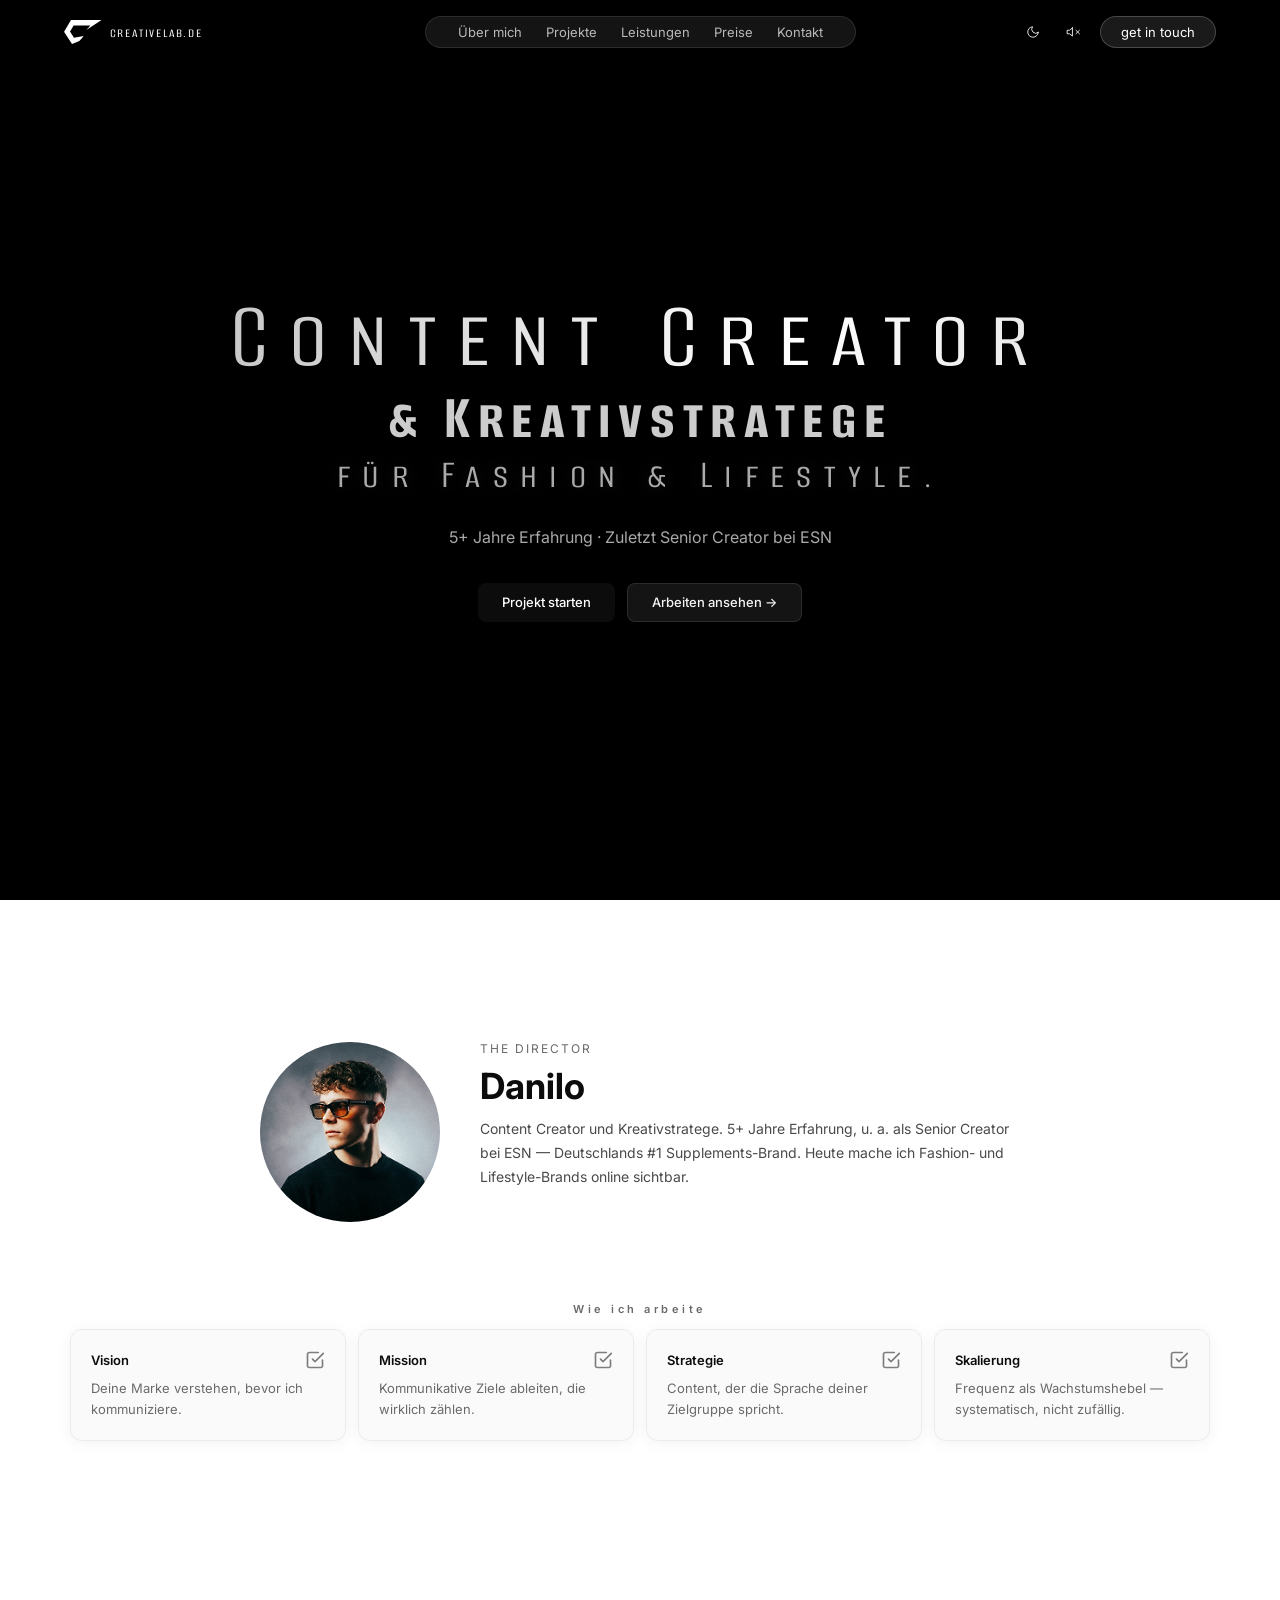
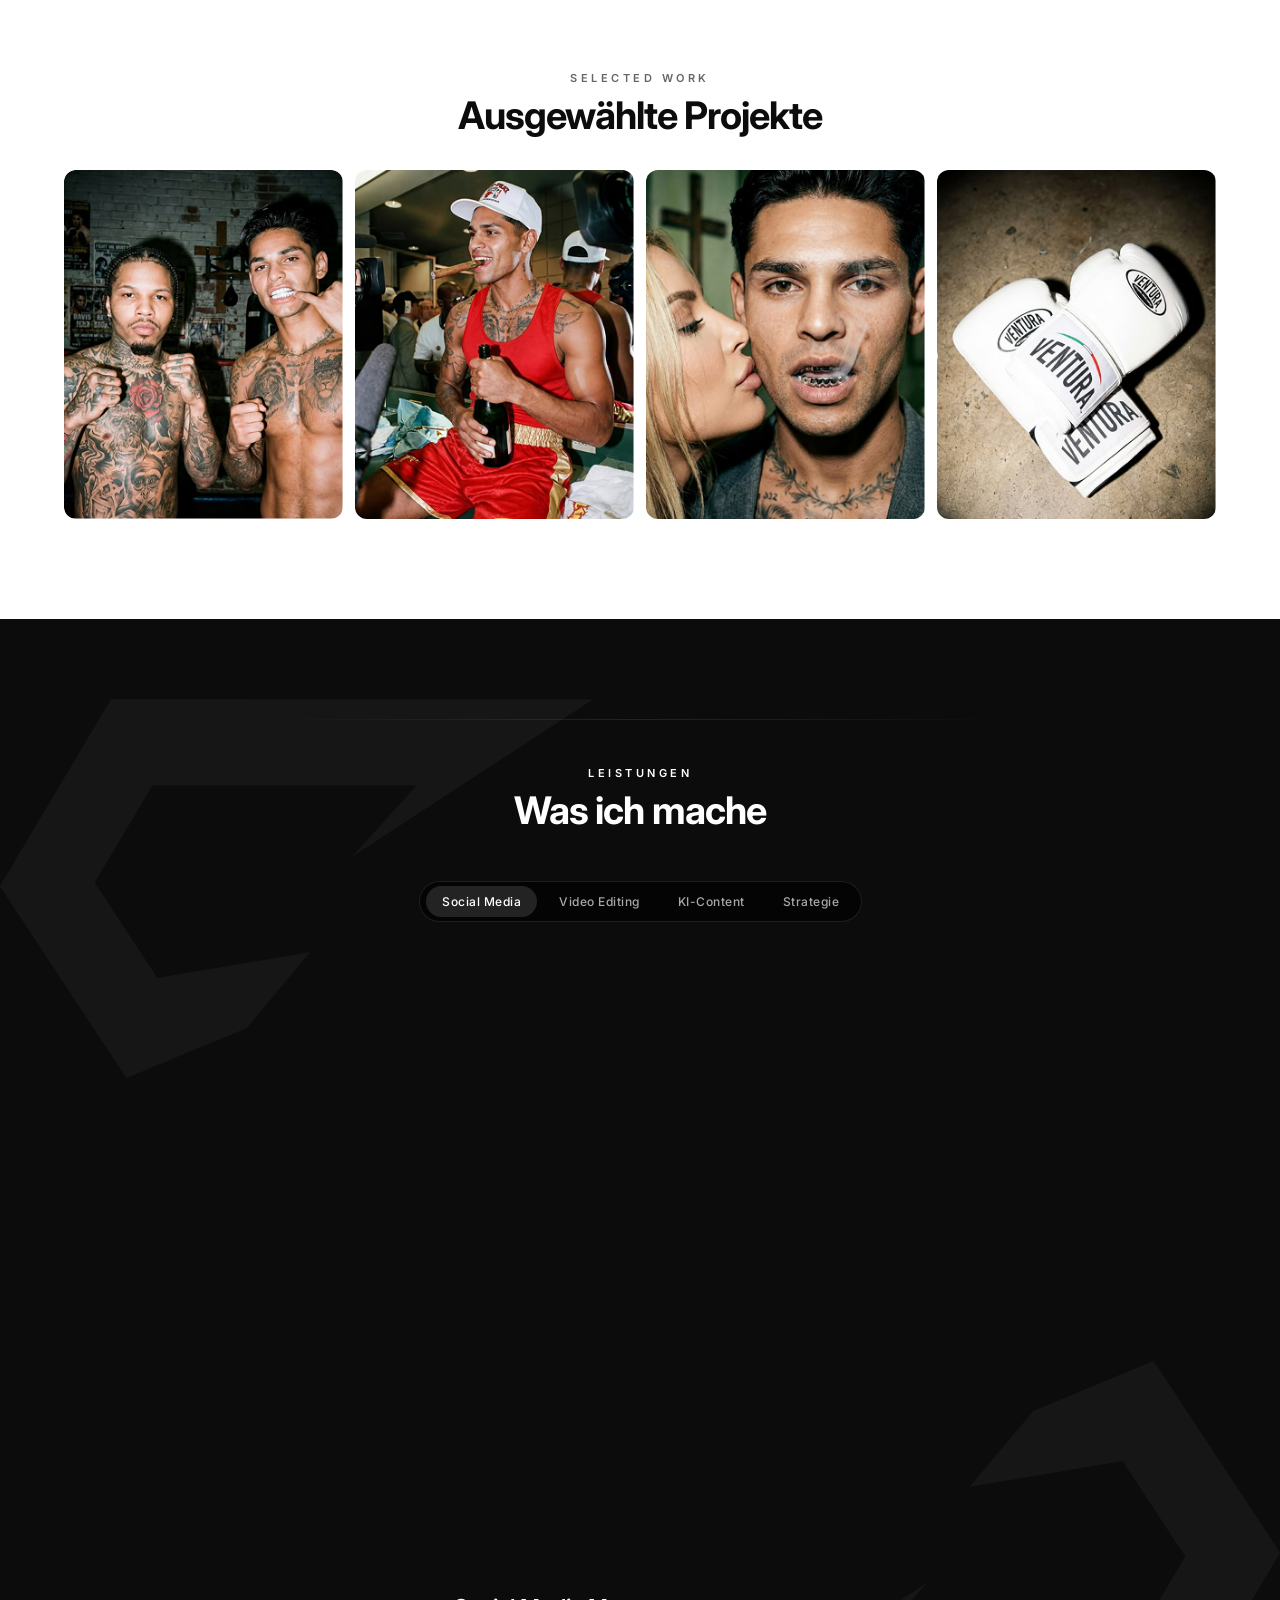
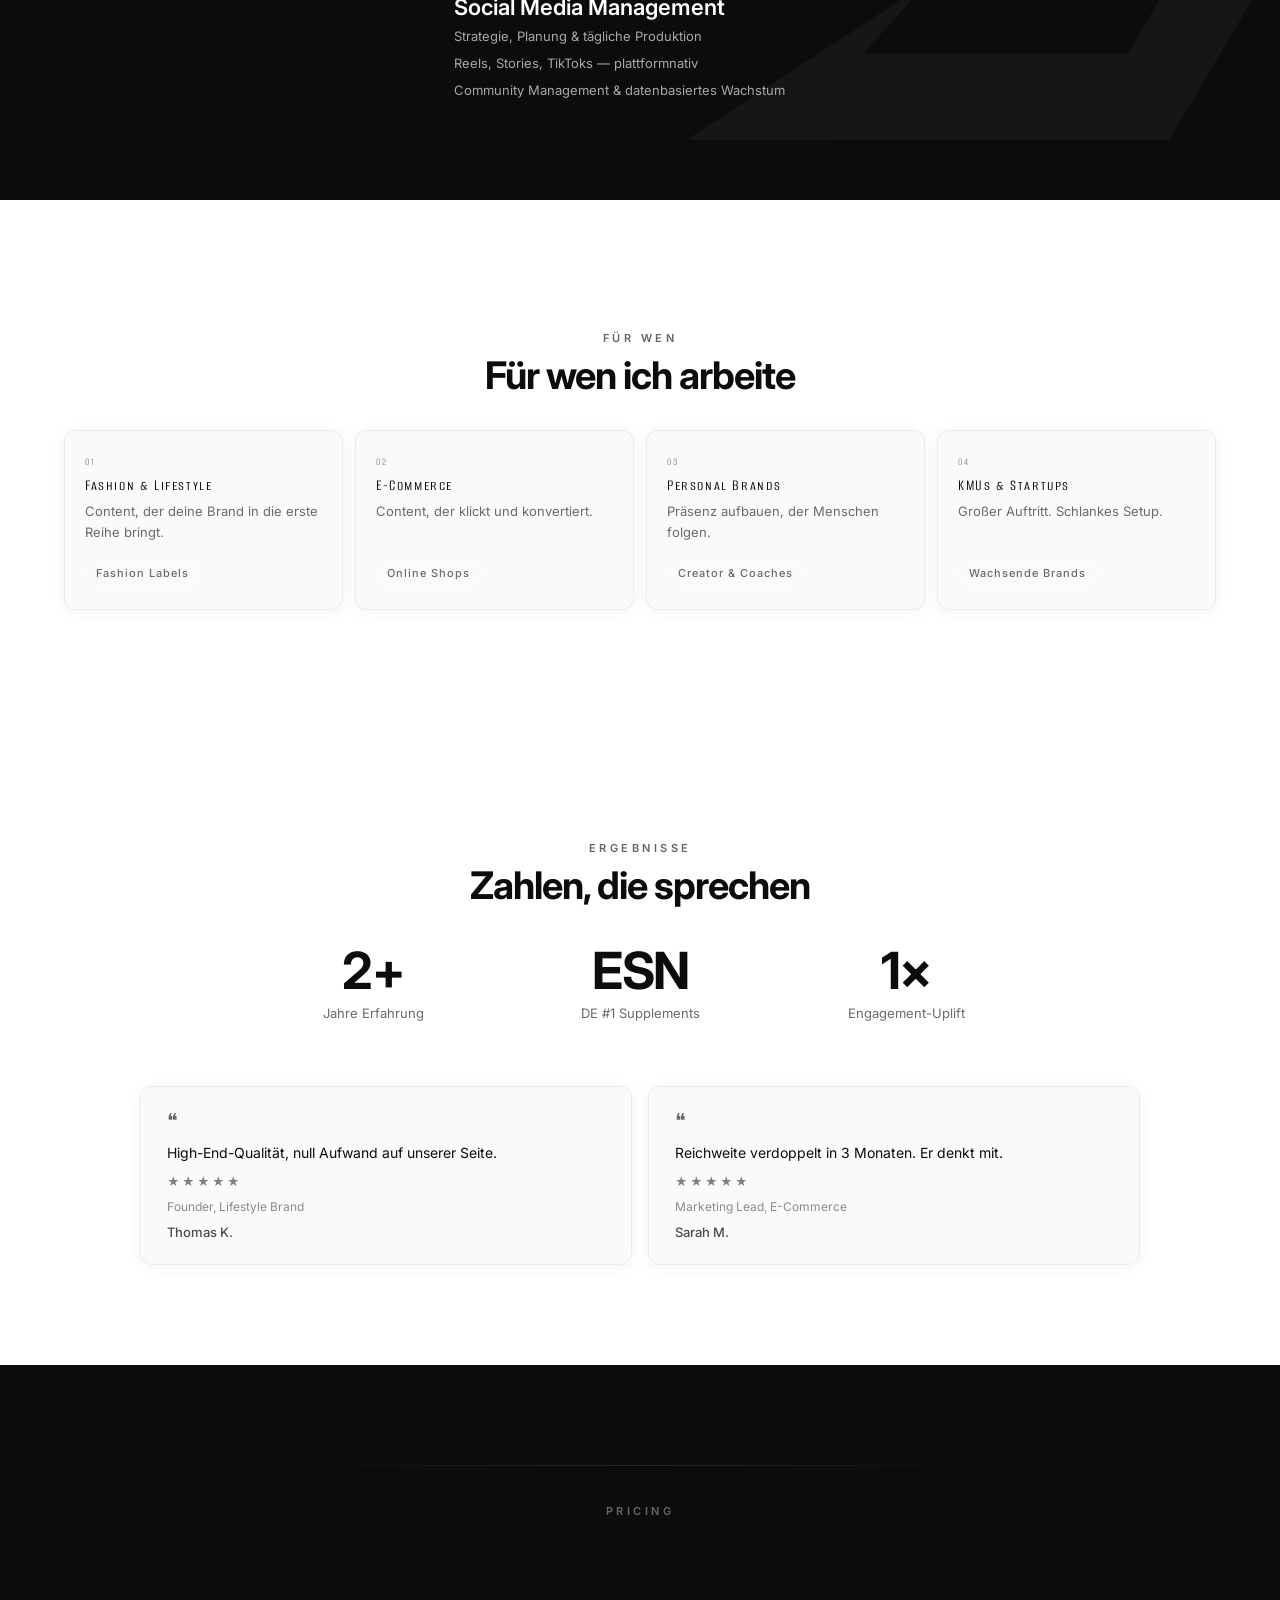
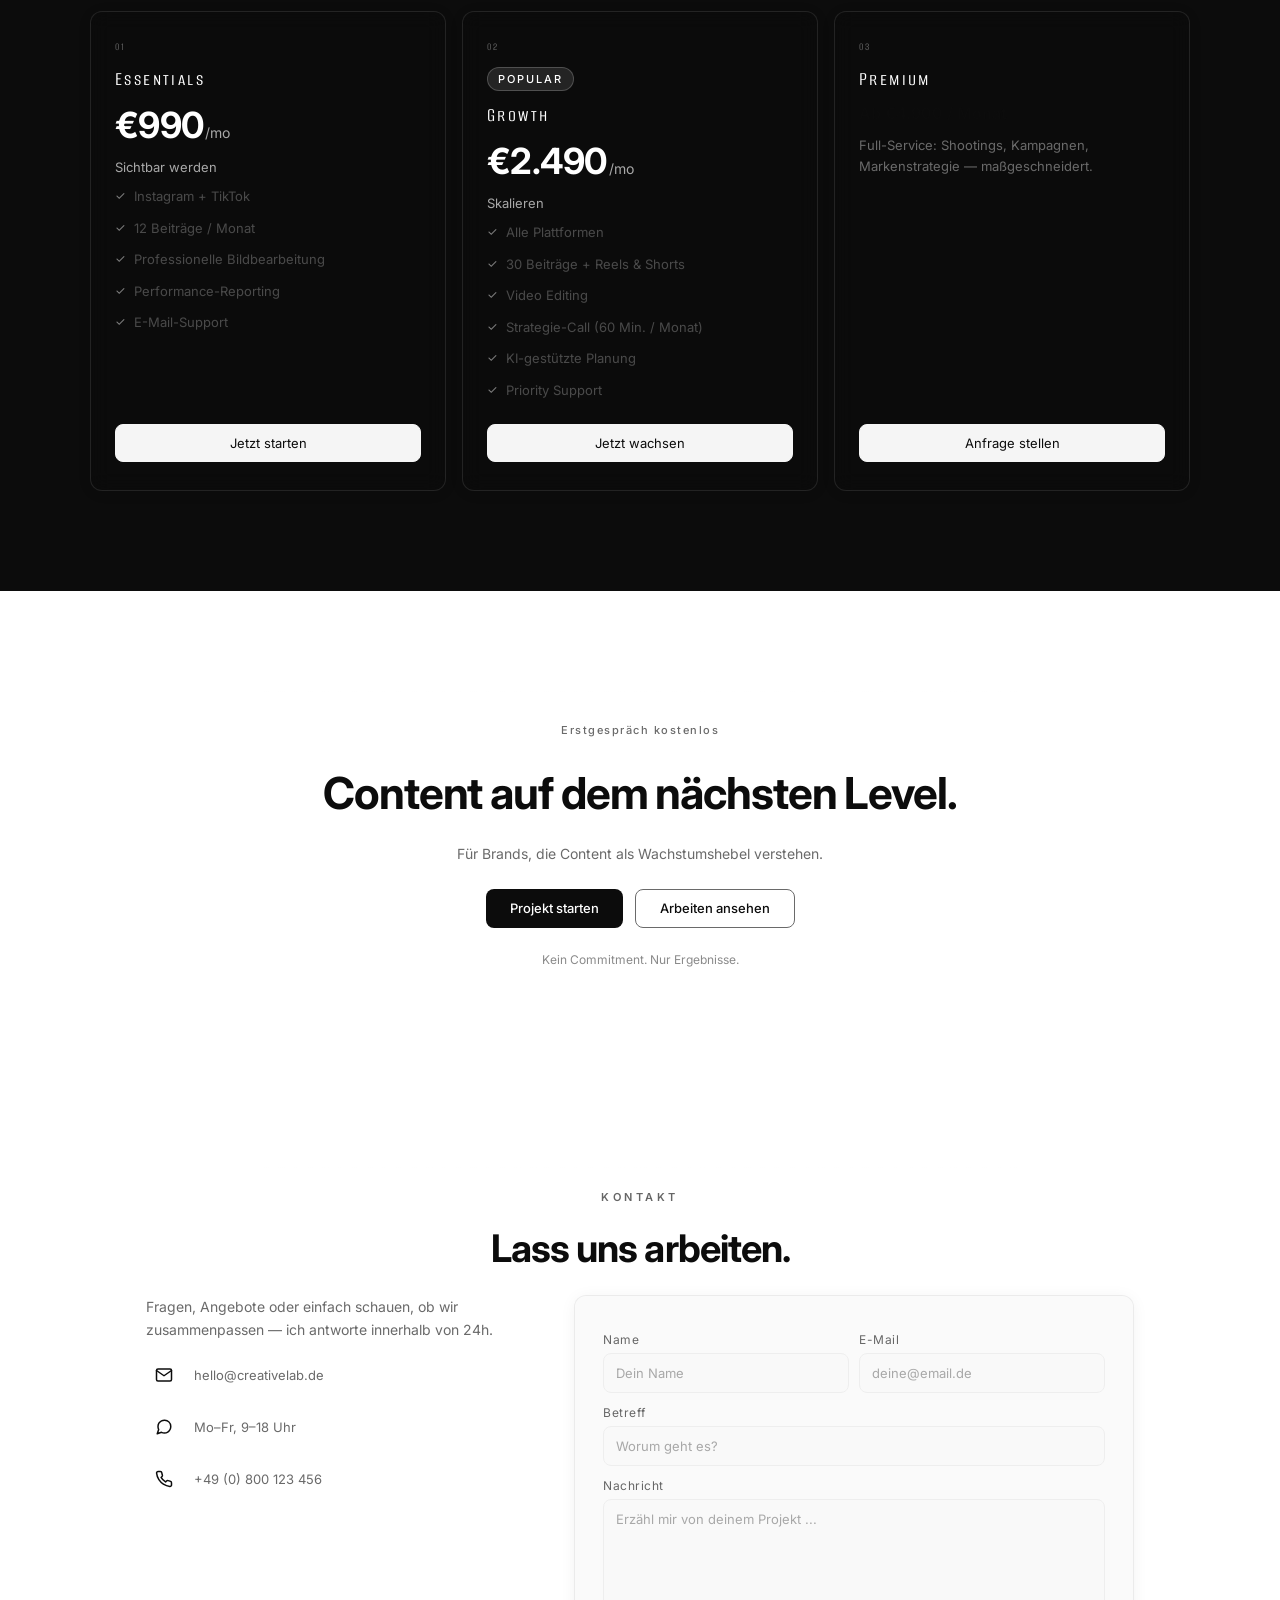
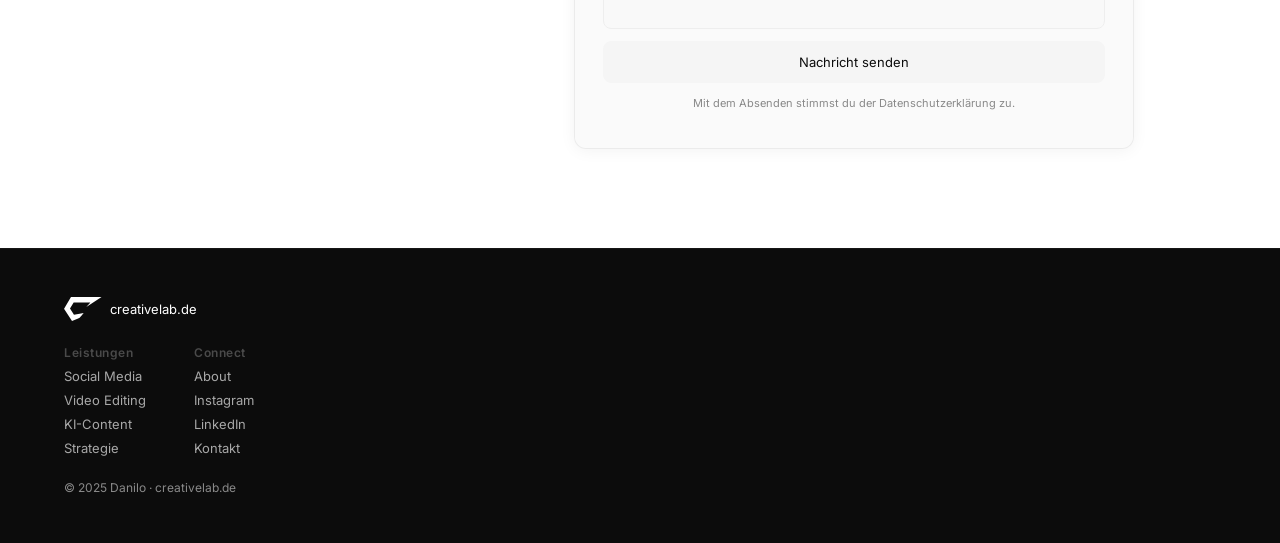
==== commit 82c48efa: "Merge branch 'main' of https://github.com/hagenteimann/creativelab" ====
--- a/index.html
+++ b/index.html
@@ -15,7 +15,7 @@
     <script src="https://mcp.figma.com/mcp/html-to-design/capture.js" async></script>
     <link rel="stylesheet" href="style.css?v=4">
 </head>
-<body>
+<body class="light-theme">
     <canvas id="sparks"></canvas>
 
     <div id="progress-bar"></div>
@@ -38,6 +38,14 @@
             </div>
         </div>
         <div class="nav-right">
+            <button class="theme-toggle" id="theme-toggle" aria-label="Design umschalten" title="Licht/Dunkel">
+                <svg class="icon-sun" width="20" height="20" viewBox="0 0 24 24" fill="none" stroke="currentColor" stroke-width="1.5" stroke-linecap="round" stroke-linejoin="round">
+                    <circle cx="12" cy="12" r="5"/><line x1="12" y1="1" x2="12" y2="3"/><line x1="12" y1="21" x2="12" y2="23"/><line x1="4.22" y1="4.22" x2="5.64" y2="5.64"/><line x1="18.36" y1="18.36" x2="19.78" y2="19.78"/><line x1="1" y1="12" x2="3" y2="12"/><line x1="21" y1="12" x2="23" y2="12"/><line x1="4.22" y1="19.78" x2="5.64" y2="18.36"/><line x1="18.36" y1="5.64" x2="19.78" y2="4.22"/>
+                </svg>
+                <svg class="icon-moon" width="20" height="20" viewBox="0 0 24 24" fill="none" stroke="currentColor" stroke-width="1.5" stroke-linecap="round" stroke-linejoin="round" style="display:none">
+                    <path d="M21 12.79A9 9 0 1 1 11.21 3 7 7 0 0 0 21 12.79z"/>
+                </svg>
+            </button>
             <button class="sound-toggle" id="sound-toggle" aria-label="Sound umschalten" title="Sound an/aus">
                 <svg class="icon-muted" width="20" height="20" viewBox="0 0 24 24" fill="none" stroke="currentColor" stroke-width="1.5" stroke-linecap="round" stroke-linejoin="round">
                     <polygon points="11 5 6 9 2 9 2 15 6 15 11 19 11 5"/>
--- a/style.css
+++ b/style.css
@@ -39,6 +39,187 @@
   --sp-page:    clamp(20px, 5vw, 80px);
 }
 
+/* ── LIGHT THEME OVERRIDES ── */
+body.light-theme {
+  --bg:   #ffffff;
+  --s0:   #f5f5f5;
+  --s100: #eeeeee;
+  --s200: #e0e0e0;
+  --s300: #d5d5d5;
+  --s400: #cccccc;
+  --s500: #f9f9f9;
+  --s700: #ffffff;
+
+  --n100: #0c0c0c;
+  --n300: #4a4a4a;
+  --n400: #6a6a6a;
+  --n500: #8a8a8a;
+
+  --g0:   #000000;
+  --g100: #1a1a1a;
+  --g200: #333333;
+  --g300: #4d4d4d;
+  --g400: #666666;
+  --g500: #808080;
+  --g600: #999999;
+  --g700: #b3b3b3;
+
+  --glow: 0 0 10.2px 0 rgba(0,0,0,.08);
+}
+
+/* Mixed Mode: Force certain sections to stay dark even in light theme */
+body.light-theme #hero,
+body.light-theme #services,
+body.light-theme #pricing,
+body.light-theme #footer {
+  background: #0c0c0c !important;
+  color: #f5f5f5;
+}
+
+body.light-theme #services .tab-bar,
+body.light-theme #pricing .price-card,
+body.light-theme #footer .footer-col a {
+  border-color: rgba(255,255,255,.1) !important;
+}
+
+body.light-theme #services .sec-header .overline,
+body.light-theme #services .sec-header .sec-heading,
+body.light-theme #services .tab-btn,
+body.light-theme #services .svc-detail h3,
+body.light-theme #pricing .price-name,
+body.light-theme #pricing .price-num,
+body.light-theme #footer .footer-logo span {
+  color: #fff !important;
+}
+
+body.light-theme #services .tab-btn:not(.active) {
+  color: #a8a8a8 !important;
+}
+
+body.light-theme #services .tab-btn.active {
+  background: rgba(255,255,255,.12) !important;
+  color: #fff !important;
+}
+
+body.light-theme #services .svc-detail p,
+body.light-theme #pricing .price-tag,
+body.light-theme #pricing .price-per,
+body.light-theme #footer .footer-col a {
+  color: #a8a8a8 !important;
+}
+
+body.light-theme .glass {
+  background: rgba(0,0,0,.03);
+  border-color: rgba(0,0,0,.06);
+}
+
+body.light-theme .card-premium {
+  background: rgba(0,0,0,.02);
+  border-color: rgba(0,0,0,.06);
+  box-shadow: 0 2px 16px rgba(0,0,0,.05);
+}
+
+/* body.light-theme .hero-overlay removed to keep it dark */
+
+body.light-theme .nav-logo img,
+body.light-theme .work-card-hd img {
+  filter: invert(1);
+}
+
+body.light-theme #pricing .price-btn,
+body.light-theme #contact .form-submit {
+  background: #f5f5f5 !important;
+  color: #0c0c0c !important;
+  border-color: #f5f5f5 !important;
+}
+
+body.light-theme #pricing .price-btn:hover,
+body.light-theme #contact .form-submit:hover {
+  background: #ffffff !important;
+}
+
+body.light-theme .field input, 
+body.light-theme .field textarea {
+  background: #f9f9f9 !important;
+  border-color: #eeeeee !important;
+  color: #0c0c0c !important;
+}
+
+body.light-theme .field input::placeholder,
+body.light-theme .field textarea::placeholder {
+  color: #a8a8a8 !important;
+}
+
+body.light-theme .field label {
+  color: #666666 !important;
+}
+
+/* ── NAV LIGHT MODE DYNAMIC ── */
+body.light-theme #nav {
+  background: transparent;
+  border-bottom: none;
+  backdrop-filter: none !important;
+  -webkit-backdrop-filter: none !important;
+  transition: background .3s, border-color .3s, box-shadow .3s;
+}
+
+/* Elements on Dark Hero (Not Scrolled) */
+body.light-theme #nav:not(.scrolled) .nav-logo span,
+body.light-theme #nav:not(.scrolled) .nav-right .theme-toggle,
+body.light-theme #nav:not(.scrolled) .nav-right .sound-toggle {
+  color: #ffffff !important;
+}
+body.light-theme #nav:not(.scrolled) .nav-logo img {
+  filter: none !important;
+}
+body.light-theme #nav:not(.scrolled) .nav-cta {
+  background: rgba(255,255,255,.1) !important;
+  color: #ffffff !important;
+  border-color: rgba(255,255,255,.2) !important;
+}
+body.light-theme #nav:not(.scrolled) .nav-links {
+  background: rgba(255,255,255,.08) !important;
+  border-color: rgba(255,255,255,.1) !important;
+}
+body.light-theme #nav:not(.scrolled) .nav-links a {
+  color: rgba(255,255,255,.7) !important;
+}
+body.light-theme #nav:not(.scrolled) .nav-links a:hover {
+  color: #ffffff !important;
+}
+
+/* Elements on White Sections (Scrolled) */
+body.light-theme #nav.scrolled {
+  background: #ffffff !important;
+  border-bottom: 1px solid #eeeeee !important;
+  box-shadow: 0 4px 20px rgba(0,0,0,0.04);
+  backdrop-filter: blur(16px) !important;
+  -webkit-backdrop-filter: blur(16px) !important;
+}
+body.light-theme #nav.scrolled .nav-logo span,
+body.light-theme #nav.scrolled .nav-right .theme-toggle,
+body.light-theme #nav.scrolled .nav-right .sound-toggle {
+  color: var(--n100) !important;
+}
+body.light-theme #nav.scrolled .nav-logo img {
+  filter: invert(1) !important;
+}
+body.light-theme #nav.scrolled .nav-cta {
+  background: var(--n100) !important;
+  color: #ffffff !important;
+  border-color: var(--n100) !important;
+}
+body.light-theme #nav.scrolled .nav-links {
+  background: rgba(0,0,0,.04) !important;
+  border-color: rgba(0,0,0,.08) !important;
+}
+body.light-theme #nav.scrolled .nav-links a {
+  color: var(--n400) !important;
+}
+body.light-theme #nav.scrolled .nav-links a:hover {
+  color: var(--n100) !important;
+}
+
 /* ── RESET ── */
 *,*::before,*::after { box-sizing: border-box; margin: 0; padding: 0; }
 
@@ -147,6 +328,7 @@
   background: linear-gradient(90deg, var(--g700), var(--g500), var(--g300));
   pointer-events: none; transition: width .08s linear;
 }
+body.light-theme #progress-bar { display: none; } /* Remove the gray line at the top in Light Mode */
 
 /* ── SPARKS ── */
 #sparks { position: fixed; inset: 0; pointer-events: none; z-index: 0; }
@@ -190,7 +372,7 @@
 
 .nav-logo { display: flex; align-items: center; gap: 8px; flex: 1; }
 .nav-logo img { width: 37.55px; height: 24px; object-fit: contain; }
-.nav-logo span { font-family: 'Alumni Sans SC', sans-serif; font-size: 15px; letter-spacing: 0.12em; color: #fff; white-space: nowrap; }
+.nav-logo span { font-family: 'Alumni Sans SC', sans-serif; font-size: 15px; letter-spacing: 0.12em; color: var(--n100); white-space: nowrap; }
 
 .nav-center { flex: 1; display: flex; justify-content: center; }
 .nav-links {
@@ -199,7 +381,7 @@
 }
 .nav-links { position: relative; }
 .nav-links a {
-  font-size: 13px; color: rgba(255,255,255,.7);
+  font-size: 13px; color: var(--n400);
   white-space: nowrap; transition: color .25s;
 }
 .nav-links a:hover { color: var(--g300); }
@@ -221,26 +403,51 @@
 
 .nav-right { flex: 1; display: flex; justify-content: flex-end; align-items: center; gap: 14px; }
 
-.sound-toggle {
-  display: flex; align-items: center; justify-content: center;
-  width: 26px; height: 26px; border-radius: 50%;
-  background: transparent; border: 1px solid rgba(255,255,255,.12);
+.sound-toggle, .theme-toggle {
+  display: flex;
+  align-items: center;
+  justify-content: center;
+  width: 26px;
+  height: 26px;
+  border-radius: 50%;
+  background: transparent;
+  border: 1px solid rgba(255,255,255,.12);
   color: rgba(255,255,255,.4);
   transition: background .2s, color .2s, transform .2s;
 }
-.sound-toggle svg { width: 14px; height: 14px; }
-.sound-toggle:hover { background: rgba(255,255,255,.08); color: #fff; transform: scale(1.05); }
-.sound-toggle.active { color: #fff; border-color: rgba(255,255,255,.3); }
+
+body.light-theme .sound-toggle,
+body.light-theme .theme-toggle {
+  border-color: rgba(0,0,0,.12);
+  color: rgba(0,0,0,.4);
+}
+
+.sound-toggle svg, .theme-toggle svg { width: 14px; height: 14px; }
+
+.sound-toggle:hover, .theme-toggle:hover { 
+  background: var(--n100); 
+  color: var(--bg); 
+  transform: scale(1.05); 
+}
+
+body.light-theme .sound-toggle:hover,
+body.light-theme .theme-toggle:hover {
+  background: rgba(0,0,0,.05);
+  color: #000;
+}
+
+.sound-toggle.active, .theme-toggle.active { color: var(--n100); border-color: var(--n300); }
 .nav-cta {
-  background: rgba(255,255,255,.06); border: 1px solid rgba(255,255,255,.1);
+  background: var(--n100); border: 1px solid var(--n100);
   padding: 7px 20px; border-radius: var(--r-pill);
-  font-size: 13px; color: #fff; white-space: nowrap;
+  font-size: 13px; color: var(--bg); white-space: nowrap;
   transition: background .2s, transform .3s ease;
 }
-.nav-cta:hover { background: rgba(255,255,255,.12); }
+.nav-cta:hover { background: var(--g100); }
 
 /* Hamburger — hidden on desktop */
 .nav-burger { display: none; }
+.nav-mobile { display: none; }
 
 /* ══════════════════════════════════════════
    HERO
@@ -279,7 +486,7 @@
   line-height: 0.82;
   text-align: center;
   padding-bottom: 0.06em;
-  background: linear-gradient(90deg, #c8c8c8 0%, #ffffff 35%, #e8e8e8 50%, #ffffff 65%, #c8c8c8 100%);
+  background: linear-gradient(90deg, var(--g600) 0%, var(--g0) 35%, var(--g400) 50%, var(--g0) 65%, var(--g600) 100%);
   background-size: 200% auto;
   -webkit-background-clip: text;
   background-clip: text;
@@ -307,6 +514,22 @@
   text-shadow: 0 0 20px rgba(255,255,255,.10);
 }
 
+/* Force Light Hero Text even in Light Theme */
+body.light-theme #hero .hero-creative { color: #ccc; }
+body.light-theme #hero .hero-control { color: #aaa; }
+body.light-theme #hero .hero-sub p { color: #a8a8a8; }
+body.light-theme #hero .btn-ghost { 
+  background: rgba(255,255,255,.08); 
+  color: #f5f5f5; 
+  border-color: rgba(255,255,255,.10);
+}
+body.light-theme #hero .hero-complete {
+  background: linear-gradient(90deg, #c8c8c8 0%, #ffffff 35%, #e8e8e8 50%, #ffffff 65%, #c8c8c8 100%);
+  background-size: 200% auto;
+  -webkit-background-clip: text;
+  background-clip: text;
+}
+
 .hero-sub { text-align: center; }
 .hero-sub p {
   font-size: clamp(13px, 1.4vw, 16px);
@@ -327,16 +550,16 @@
 .btn-primary:hover { background: var(--g100); }
 
 .btn-ghost {
-  background: rgba(255,255,255,.08); color: var(--n100);
-  border: 1px solid rgba(255,255,255,.10);
-}
-.btn-ghost:hover { background: rgba(255,255,255,.14); transform: translateY(-2px); }
+  background: var(--s100); color: var(--n100);
+  border: 1px solid var(--s300);
+}
+.btn-ghost:hover { background: var(--s200); transform: translateY(-2px); }
 
 .btn-outline {
   background: transparent; color: var(--n100);
-  border: 1px solid rgba(255,255,255,.15);
-}
-.btn-outline:hover { border-color: var(--n100); transform: translateY(-2px); }
+  border: 1px solid var(--n400);
+}
+.btn-outline:hover { border-color: var(--n100); background: var(--s100); transform: translateY(-2px); }
 
 .btn-glow {
   background: rgba(255,255,255,.06); border: 1px solid rgba(255,255,255,.10);
@@ -572,6 +795,7 @@
   font-size: 11px; letter-spacing: 0.22em;
   color: var(--n500); margin-bottom: 2px;
 }
+body.light-theme #pricing .card-num { color: #666; }
 .price-name {
   font-family: 'Alumni Sans SC', sans-serif;
   font-size: 20px; font-weight: 400;
@@ -603,6 +827,11 @@
 .popular-badge {
   background: rgba(255,255,255,.08); border: 1px solid rgba(255,255,255,.2);
   letter-spacing: 2px; color: var(--g400);
+}
+
+body.light-theme #pricing .popular-badge {
+  background: rgba(255,255,255,.1);
+  color: #fff;
 }
 
 /* ══════════════════════════════════════════
@@ -682,6 +911,7 @@
 .form-submit:hover { background: rgba(255,255,255,.10); transform: translateY(-1px); }
 
 .form-legal { font-size: 11px; color: rgba(255,255,255,.25); text-align: center; line-height: 1.5; }
+body.light-theme .form-legal { color: #888; }
 
 /* ── FORM SUCCESS ── */
 @keyframes checkDraw { from { stroke-dashoffset: 50; } to { stroke-dashoffset: 0; } }
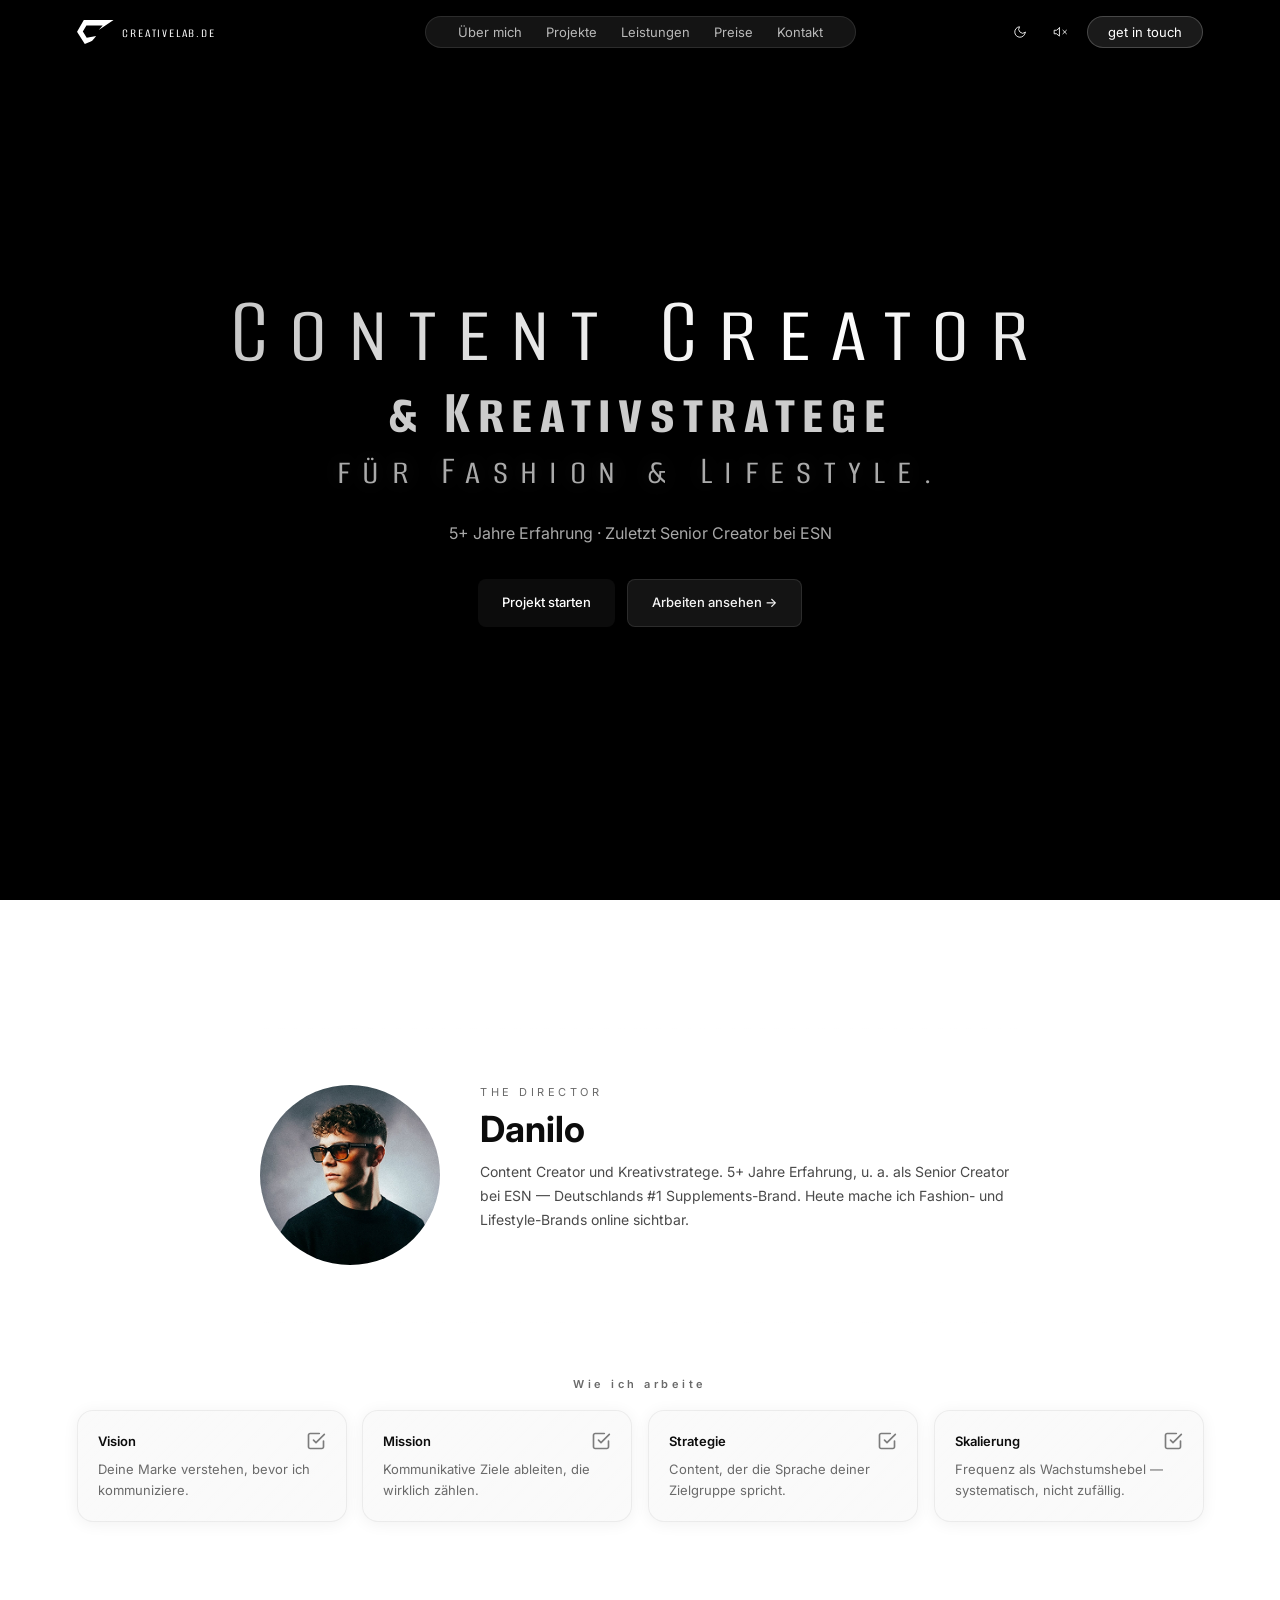
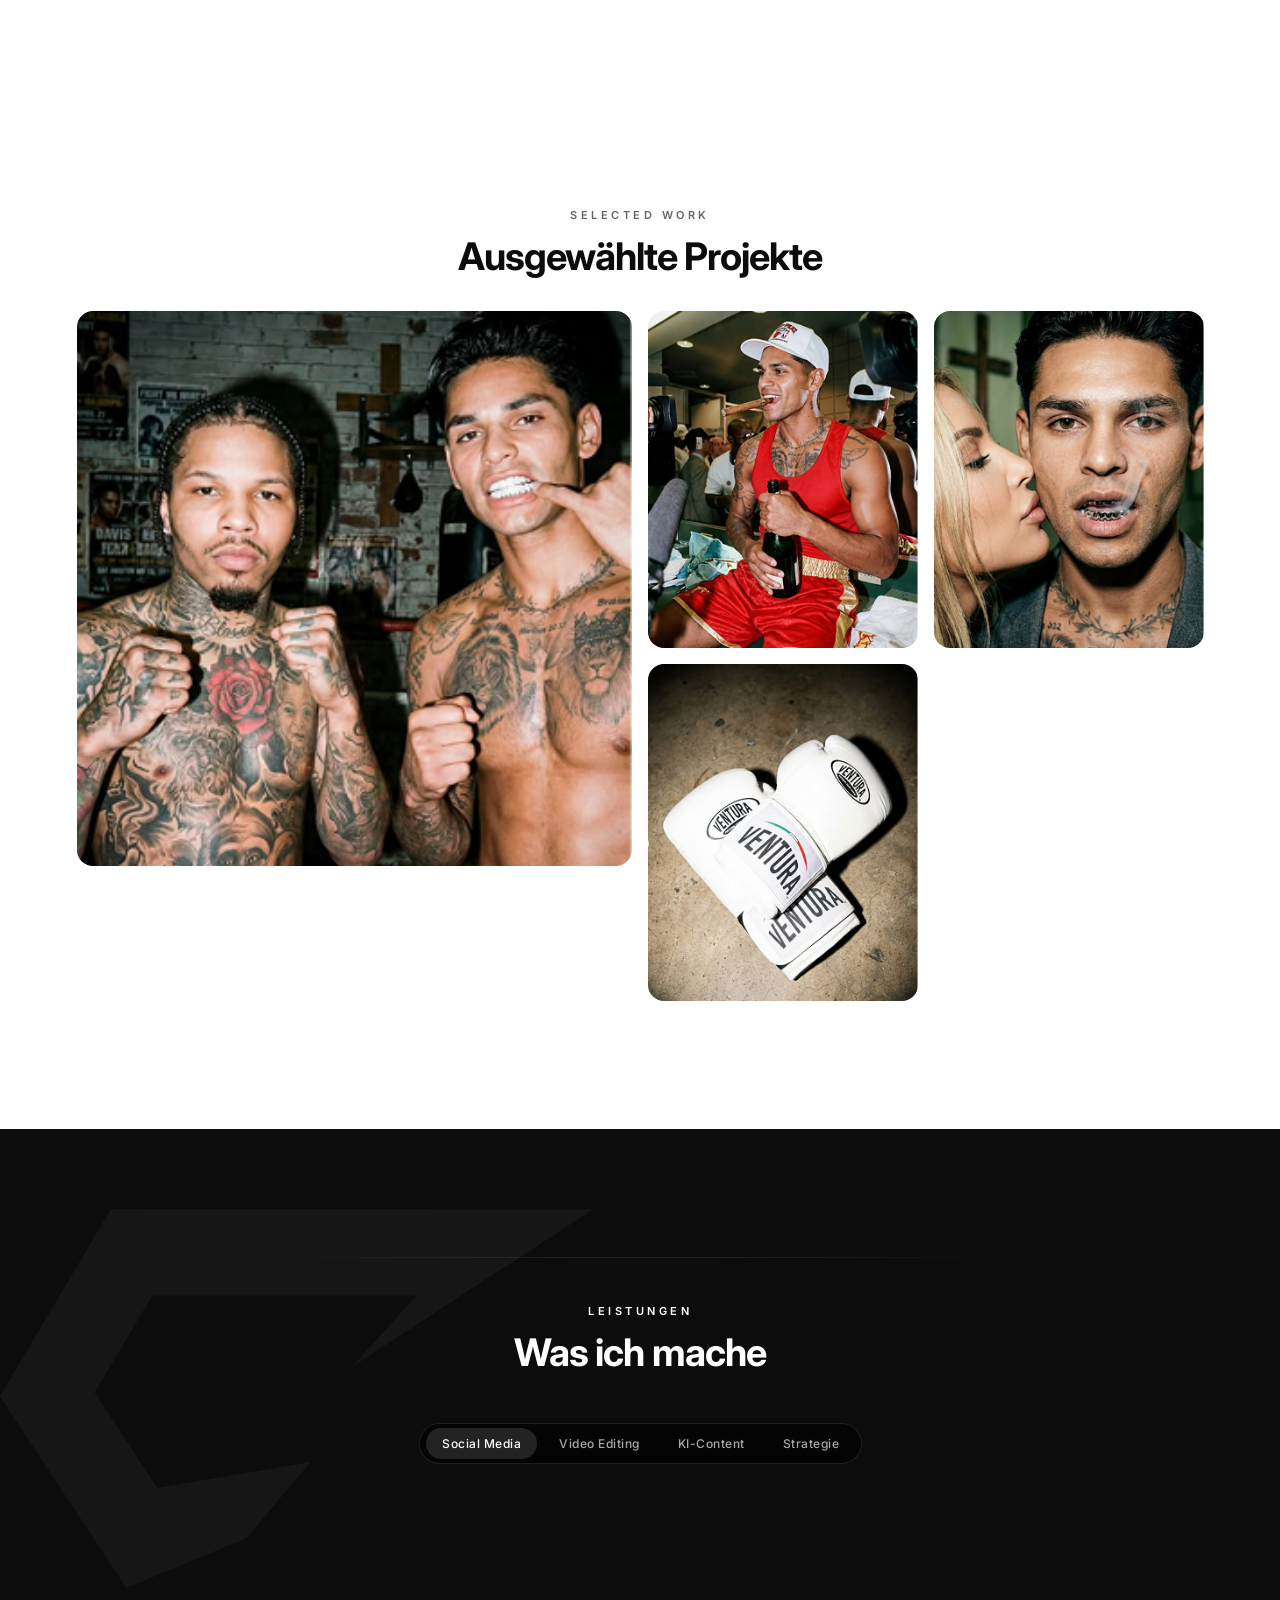
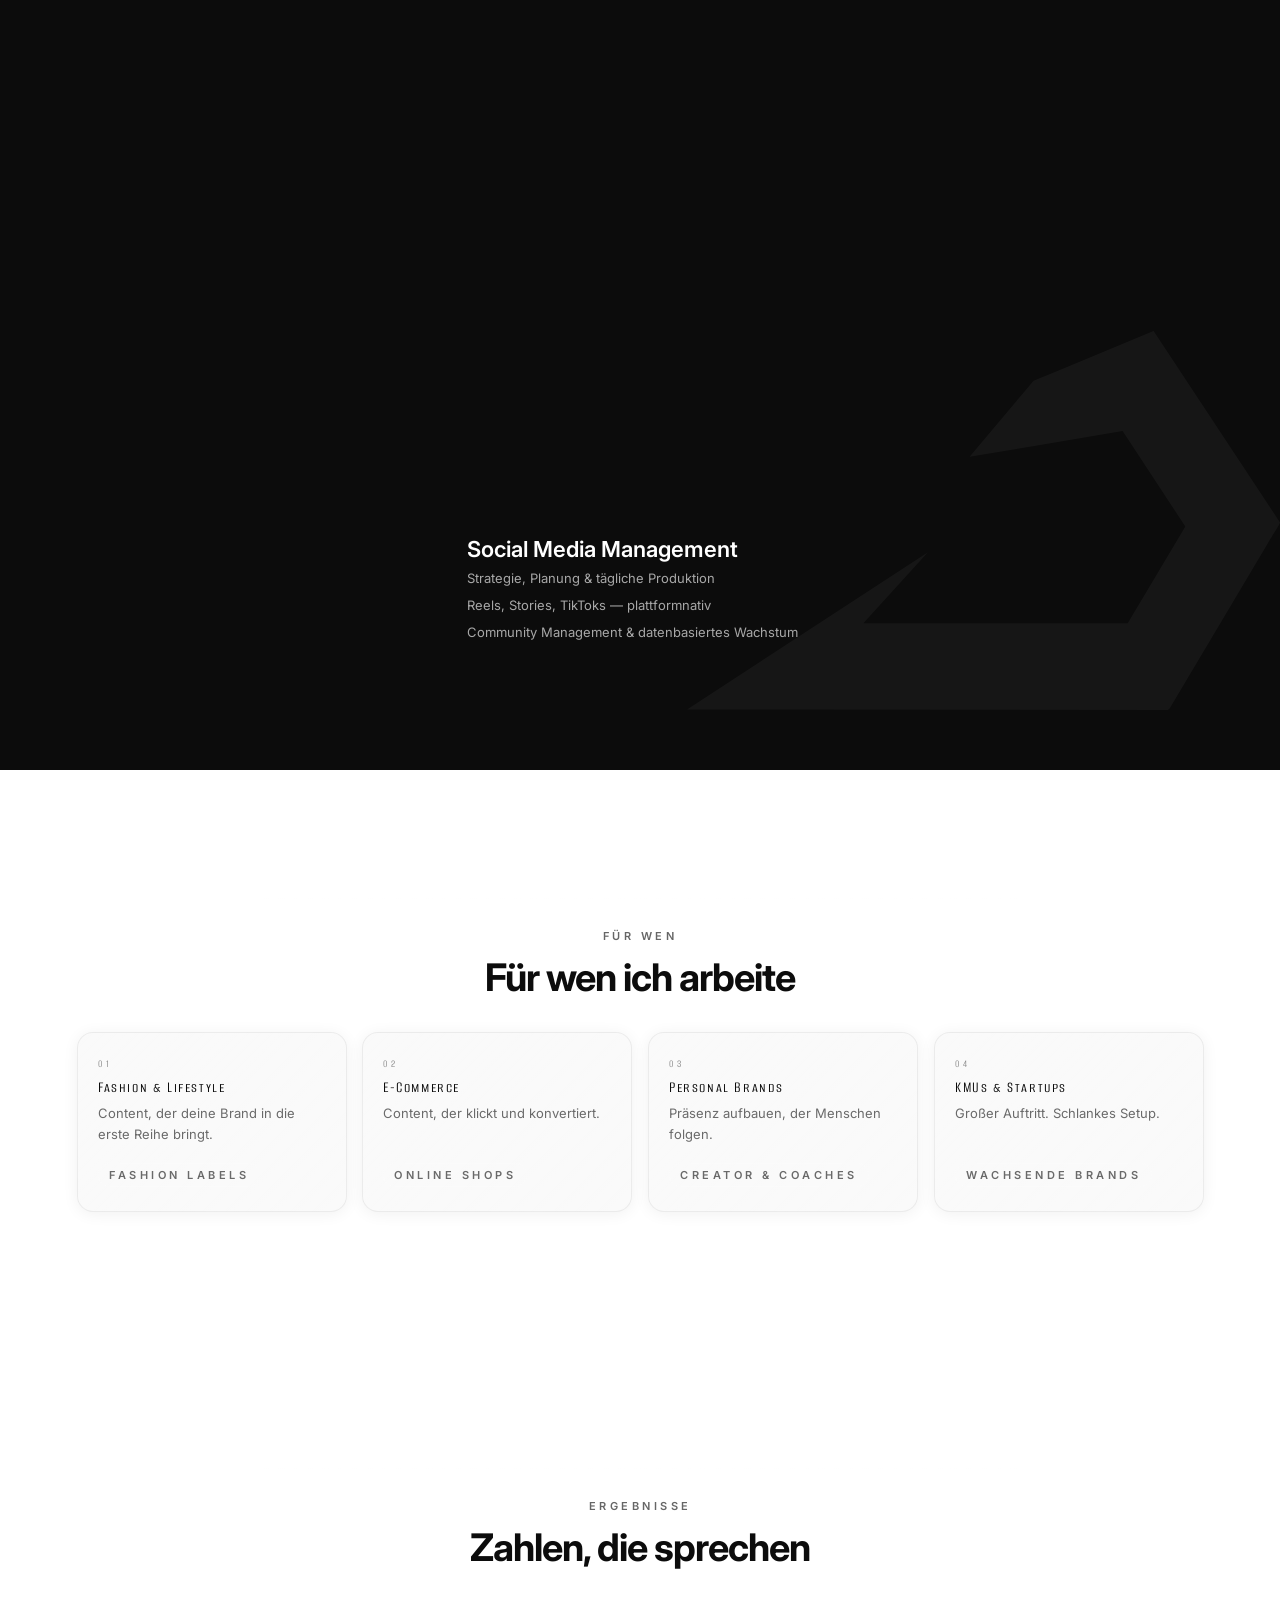
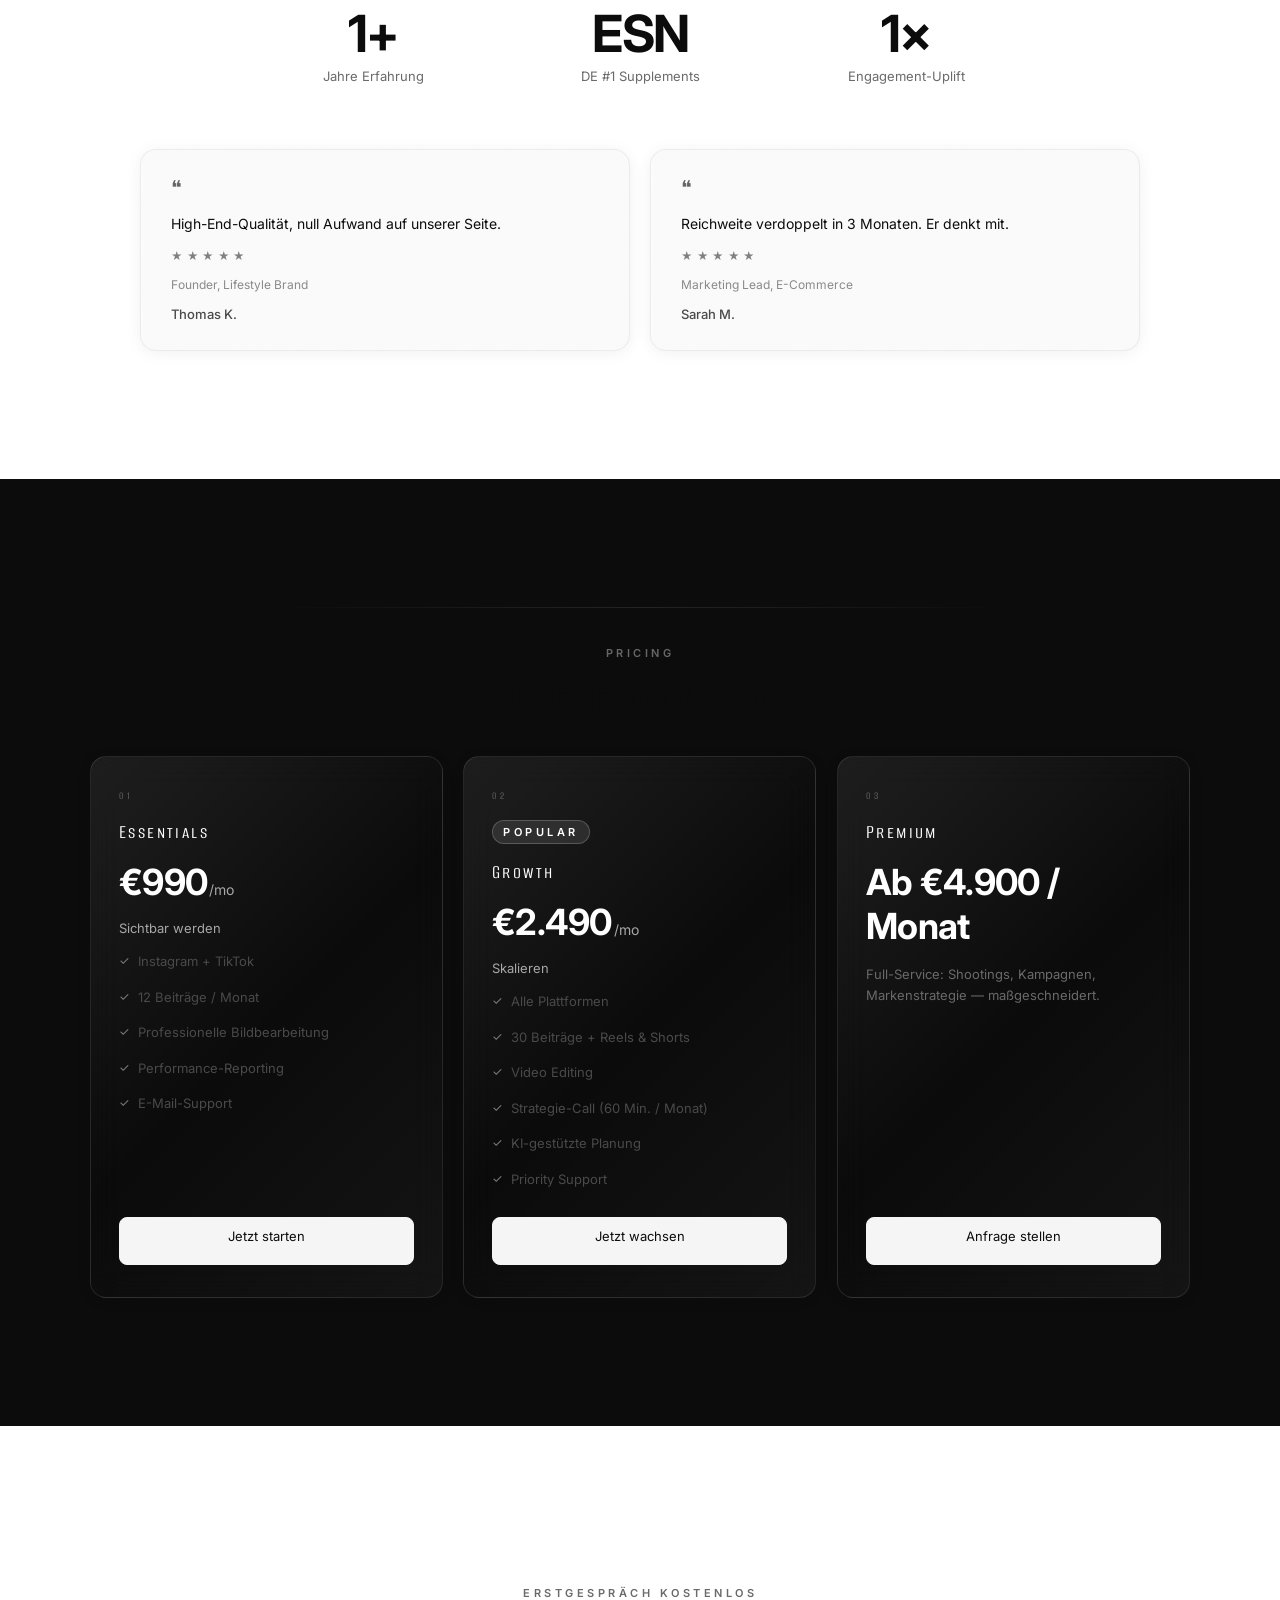
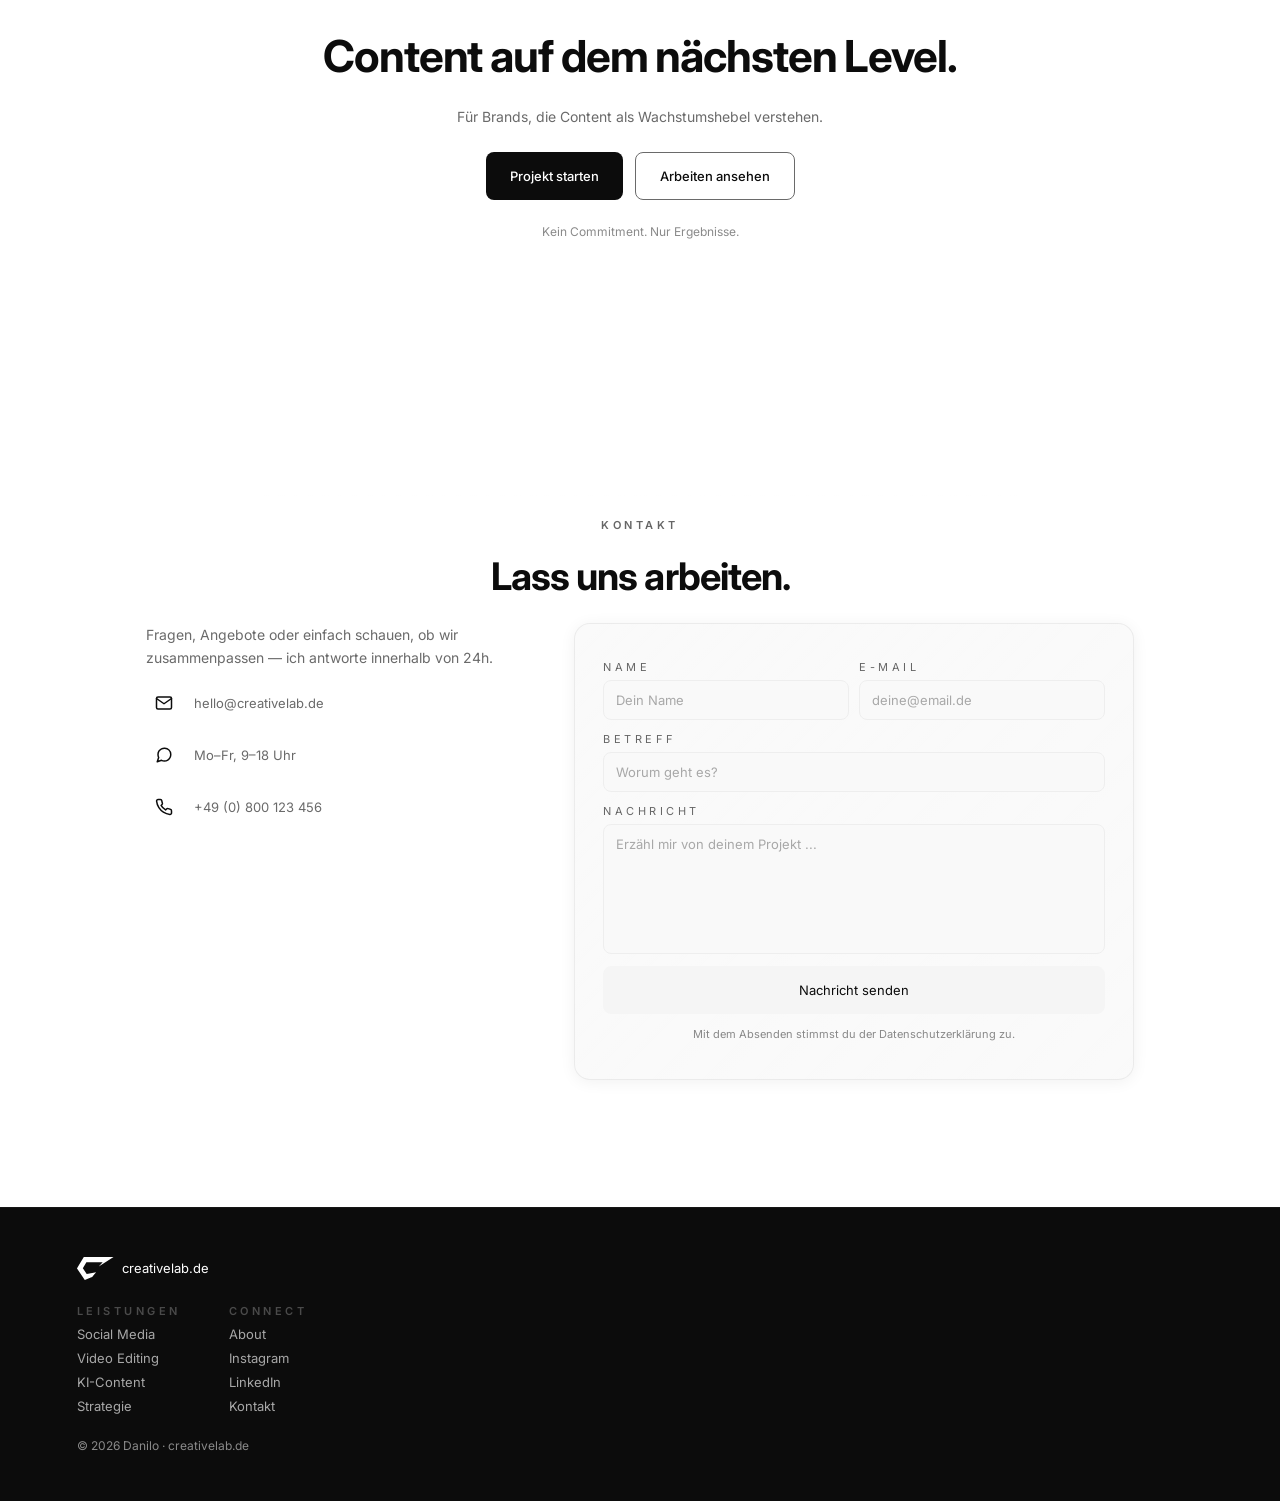
==== commit ba23265b: "sync: Website↔Styleguide bidirektional abgeglichen Website → Styleguide (Farben/Typo/Art als Source " ====
--- a/index.html
+++ b/index.html
@@ -77,7 +77,7 @@
     <!-- HERO -->
     <section id="hero">
         <div class="hero-bg">
-            <video class="hero-video" autoplay muted loop playsinline>
+            <video class="hero-video" autoplay muted loop playsinline preload="none">
                 <source src="image/videos/cinematic.mp4" type="video/mp4">
                 <img src="image/images/source/656711690_18576300511013412_5140793619973769633_n.jpg" alt="">
             </video>
@@ -149,7 +149,7 @@
             <h2 class="sec-heading">Ausgewählte Projekte</h2>
         </div>
         <div class="port-grid">
-            <div class="port-slot reveal d1"><img src="image/images/portfolio/portfolio/portfolio/portfolio/image-thumb-1.png" alt="Projekt 1" loading="lazy" width="307" height="384"><div class="port-overlay">ANSEHEN →</div></div>
+            <div class="port-slot port-slot-hero reveal d1"><img src="image/images/portfolio/portfolio/portfolio/portfolio/image-thumb-1.png" alt="Projekt 1" loading="lazy" width="614" height="778"><div class="port-overlay">ANSEHEN →</div></div>
             <div class="port-slot reveal d2"><img src="image/images/portfolio/portfolio/portfolio/portfolio/image-thumb-2.png" alt="Projekt 2" loading="lazy" width="307" height="384"><div class="port-overlay">ANSEHEN →</div></div>
             <div class="port-slot reveal d3"><img src="image/images/portfolio/portfolio/portfolio/portfolio/image-thumb-3.png" alt="Projekt 3" loading="lazy" width="307" height="384"><div class="port-overlay">ANSEHEN →</div></div>
             <div class="port-slot reveal d4"><img src="image/images/portfolio/portfolio/portfolio/portfolio/image-thumb-4.png" alt="Projekt 4" loading="lazy" width="307" height="384"><div class="port-overlay">ANSEHEN →</div></div>
@@ -391,7 +391,7 @@
                 <a href="#contact">Kontakt</a>
             </div>
         </div>
-        <p class="footer-copy">© 2025 Danilo · creativelab.de</p>
+        <p class="footer-copy">© 2026 Danilo · creativelab.de</p>
     </footer>
 
     <script src="main.js?v=3"></script>
--- a/style.css
+++ b/style.css
@@ -25,18 +25,42 @@
 
   --glow: 0 0 10.2px 0 rgba(255,255,255,.15);
 
-  --r-sm:   8px;
-  --r-md:   12px;
-  --r-lg:   16px;
+  /* ── 4PT-GRID TOKENS ── */
+  --space-1:  4px;
+  --space-2:  8px;
+  --space-3:  12px;
+  --space-4:  16px;
+  --space-5:  20px;
+  --space-6:  24px;
+  --space-8:  32px;
+  --space-10: 40px;
+  --space-12: 48px;
+  --space-16: 64px;
+
+  /* 4pt-aligned border radius */
+  --r-sm:   8px;    /* --space-2 */
+  --r-md:   16px;   /* --space-4 */
+  --r-lg:   24px;   /* --space-6 */
+  --r-xl:   32px;   /* --space-8 */
   --r-pill: 100px;
 
   --ease: cubic-bezier(0.4, 0, 0.2, 1);
   --transition: all 0.3s var(--ease);
 
   /* Spacing scale */
-  --sp-section: clamp(60px, 8vw, 100px);
-  --sp-inner:   clamp(20px, 4vw, 40px);
-  --sp-page:    clamp(20px, 5vw, 80px);
+  --sp-section: clamp(80px, 10vw, 140px);
+  --sp-inner:   clamp(24px, 5vw, 56px);
+  --sp-page:    clamp(24px, 6vw, 100px);
+
+  /* Motion Tiers (Styleguide Standard) */
+  --duration-micro:     150ms;   /* hover, click feedback */
+  --duration-component: 250ms;   /* state changes, dropdowns */
+  --duration-page:      450ms;   /* panels, modals, page transitions */
+  --ease-enter: cubic-bezier(0.0, 0, 0.2, 1);
+  --ease-exit:  cubic-bezier(0.4, 0, 1, 1);
+
+  /* Touch Targets (WCAG 2.5.5 / Material Design) */
+  --touch-min: 48px;
 }
 
 /* ── LIGHT THEME OVERRIDES ── */
@@ -88,6 +112,7 @@
 body.light-theme #services .svc-detail h3,
 body.light-theme #pricing .price-name,
 body.light-theme #pricing .price-num,
+body.light-theme #pricing .price-custom-lbl,
 body.light-theme #footer .footer-logo span {
   color: #fff !important;
 }
@@ -109,14 +134,22 @@
 }
 
 body.light-theme .glass {
-  background: rgba(0,0,0,.03);
+  background: rgba(0,0,0,.02);
   border-color: rgba(0,0,0,.06);
+  backdrop-filter: blur(16px) saturate(160%);
+  -webkit-backdrop-filter: blur(16px) saturate(160%);
 }
 
 body.light-theme .card-premium {
   background: rgba(0,0,0,.02);
   border-color: rgba(0,0,0,.06);
-  box-shadow: 0 2px 16px rgba(0,0,0,.05);
+  box-shadow: 0 2px 16px rgba(0,0,0,.06);
+  background-image: linear-gradient(
+    135deg,
+    rgba(255,255,255,.08) 0%,
+    transparent 50%,
+    rgba(255,255,255,.04) 100%
+  );
 }
 
 /* body.light-theme .hero-overlay removed to keep it dark */
@@ -190,11 +223,11 @@
 
 /* Elements on White Sections (Scrolled) */
 body.light-theme #nav.scrolled {
-  background: #ffffff !important;
-  border-bottom: 1px solid #eeeeee !important;
-  box-shadow: 0 4px 20px rgba(0,0,0,0.04);
-  backdrop-filter: blur(16px) !important;
-  -webkit-backdrop-filter: blur(16px) !important;
+  background: rgba(255,255,255,.72) !important;
+  backdrop-filter: blur(16px) saturate(180%);
+  -webkit-backdrop-filter: blur(16px) saturate(180%);
+  border-bottom: 1px solid rgba(0,0,0,.06) !important;
+  box-shadow: 0 4px 24px rgba(0,0,0,.06);
 }
 body.light-theme #nav.scrolled .nav-logo span,
 body.light-theme #nav.scrolled .nav-right .theme-toggle,
@@ -218,6 +251,11 @@
 }
 body.light-theme #nav.scrolled .nav-links a:hover {
   color: var(--n100) !important;
+}
+
+/* Nav underline in light mode - visible on white background */
+body.light-theme #nav.scrolled .nav-underline {
+  background: var(--n100) !important;
 }
 
 /* ── RESET ── */
@@ -228,7 +266,9 @@
   width: 100%;
   scroll-behavior: smooth;
   scroll-padding-top: 78px;
-}
+  scrollbar-width: none;
+}
+html::-webkit-scrollbar { display: none; }
 
 body {
   font-family: 'Inter', sans-serif;
@@ -249,25 +289,39 @@
 
 /* ── GLASS & CARD ── */
 .glass {
-  background: rgba(255,255,255,.06);
-  backdrop-filter: blur(14px); -webkit-backdrop-filter: blur(14px);
-  border: 1px solid rgba(255,255,255,.07);
+  background: rgba(255,255,255,.05);
+  backdrop-filter: blur(16px) saturate(160%);
+  -webkit-backdrop-filter: blur(16px) saturate(160%);
+  border: 1px solid rgba(255,255,255,.08);
   border-radius: var(--r-md);
 }
 
 .card-premium {
   transform-style: preserve-3d;
-  background: rgba(255,255,255,.04);
-  backdrop-filter: blur(10px); -webkit-backdrop-filter: blur(10px);
+  /* Liquid Glass Effect: backdrop-filter with saturation + gradient refraction */
+  background: rgba(255,255,255,.03);
+  backdrop-filter: blur(16px) saturate(180%);
+  -webkit-backdrop-filter: blur(16px) saturate(180%);
   border: 1px solid rgba(255,255,255,.08);
   border-radius: var(--r-md);
-  box-shadow: 0 2px 16px rgba(0,0,0,.20);
-  transition: background .3s var(--ease), transform .3s var(--ease), box-shadow .3s var(--ease);
+  box-shadow: 
+    0 8px 32px rgba(0,0,0,.25),
+    inset 0 1px 1px rgba(255,255,255,.08);
+  /* Simulated refraction via gradient */
+  background-image: linear-gradient(
+    135deg,
+    rgba(255,255,255,.06) 0%,
+    transparent 50%,
+    rgba(255,255,255,.02) 100%
+  );
+  transition: background var(--duration-component) var(--ease), transform var(--duration-component) var(--ease), box-shadow var(--duration-component) var(--ease), backdrop-filter var(--duration-component) var(--ease);
 }
 .card-premium:hover {
-  background: rgba(255,255,255,.07);
+  background: rgba(255,255,255,.06);
   transform: translateY(-6px);
-  box-shadow: 0 20px 48px rgba(0,0,0,.38);
+  box-shadow: 
+    0 20px 48px rgba(0,0,0,.35),
+    inset 0 1px 2px rgba(255,255,255,.12);
 }
 .card-premium.pro {
   border-color: rgba(255,255,255,.16);
@@ -294,7 +348,7 @@
 }
 
 .sec-header {
-  display: flex; flex-direction: column; gap: 10px;
+  display: flex; flex-direction: column; gap: 14px;
   align-items: center; max-width: 640px; width: 100%;
   padding: 0 var(--sp-page);
 }
@@ -456,7 +510,7 @@
   position: relative; min-height: 100svh;
   display: flex; flex-direction: column; align-items: center;
   justify-content: center;
-  overflow: hidden; padding: 80px var(--sp-page) 60px;
+  overflow: hidden; padding: 80px var(--sp-page) max(60px, env(safe-area-inset-bottom));
 }
 
 .hero-bg, .hero-overlay, .hero-video { position: absolute; inset: 0; }
@@ -471,6 +525,8 @@
   position: relative; z-index: 2;
   display: flex; flex-direction: column; gap: 28px; align-items: center;
   max-width: 900px; width: 100%;
+  transition: transform .1s linear, opacity .1s linear;
+  will-change: transform, opacity;
 }
 
 /* ── HERO TITLE — Alumni Sans SC, Hierarchie durch Gewicht + Spacing + Farbe ── */
@@ -543,11 +599,18 @@
   padding: 12px 24px; border-radius: var(--r-sm);
   font-size: 13px; font-weight: 500; line-height: 1;
   display: inline-flex; align-items: center; justify-content: center;
-  transition: background .2s, transform .2s, box-shadow .2s;
+  transition: background var(--duration-micro) var(--ease), transform var(--duration-micro) var(--ease), box-shadow var(--duration-micro) var(--ease);
   white-space: nowrap;
-}
-.btn-primary { background: var(--n100); color: var(--s700); transition: background .2s, transform .3s ease, box-shadow .2s; }
-.btn-primary:hover { background: var(--g100); }
+  min-height: var(--touch-min);
+}
+.btn-primary { 
+  background: var(--n100); color: var(--s700); 
+  transition: background .2s, transform .3s ease, box-shadow .3s; 
+}
+.btn-primary:hover { 
+  background: var(--g100);
+  box-shadow: 0 8px 24px rgba(255,255,255,.15);
+}
 
 .btn-ghost {
   background: var(--s100); color: var(--n100);
@@ -565,9 +628,13 @@
   background: rgba(255,255,255,.06); border: 1px solid rgba(255,255,255,.10);
   padding: 8px 20px; border-radius: var(--r-pill);
   font-size: 13px; color: #fff;
-  transition: background .2s, transform .2s;
-}
-.btn-glow:hover { background: rgba(255,255,255,.12); transform: translateY(-1px); }
+  transition: background .2s, transform .2s, box-shadow .2s;
+}
+.btn-glow:hover { 
+  background: rgba(255,255,255,.12); 
+  transform: translateY(-1px); 
+  box-shadow: 0 8px 24px rgba(255,255,255,.08);
+}
 
 /* ══════════════════════════════════════════
    ABOUT
@@ -590,20 +657,20 @@
   display: flex; flex-direction: column; gap: 10px;
   max-width: 540px; flex: 1;
 }
-.about-role { font-size: 12px; color: var(--n400); letter-spacing: 2px; text-transform: uppercase; }
+.about-role { font-size: 11px; color: var(--n400); letter-spacing: 3.5px; text-transform: uppercase; }
 .about-name { font-size: clamp(24px, 3vw, 36px); font-weight: 700; color: var(--n100); line-height: 1.15; }
 .about-bio { font-size: 14px; color: var(--n300); line-height: 1.7; }
 .about-cta { padding-top: 4px; }
 
 /* Work cards */
 .work-section {
-  display: flex; flex-direction: column; gap: 14px; align-items: center;
+  display: flex; flex-direction: column; gap: 20px; align-items: center;
   width: 100%; max-width: 1140px;
 }
 .work-cards {
   display: grid;
   grid-template-columns: repeat(4, 1fr);
-  gap: 12px; width: 100%;
+  gap: 16px; width: 100%;
 }
 .work-card { padding: 20px; display: flex; flex-direction: column; gap: 8px; }
 .work-card-hd { display: flex; justify-content: space-between; align-items: center; }
@@ -623,16 +690,24 @@
 .port-grid {
   display: grid;
   grid-template-columns: repeat(4, 1fr);
-  gap: 12px;
+  grid-template-rows: auto auto;
+  gap: 16px;
   padding: 0 var(--sp-page);
   width: 100%; max-width: 1300px;
 }
+/* Bento: Hero slot spans 2 cols × 2 rows */
 .port-slot {
   aspect-ratio: 4/5; border-radius: var(--r-md);
   overflow: hidden; position: relative; cursor: pointer;
   transition: transform .3s var(--ease), box-shadow .3s var(--ease);
   transform-style: preserve-3d;
 }
+.port-slot.hero,
+.port-slot.port-slot-hero {
+  grid-column: span 2;
+  grid-row: span 2;
+  aspect-ratio: 1/1;
+}
 .port-slot:hover { transform: scale(1.02); box-shadow: 0 16px 48px rgba(0,0,0,.45); }
 .port-slot img { width: 100%; height: 100%; object-fit: cover; }
 
@@ -641,7 +716,8 @@
   display: flex; align-items: center; justify-content: center;
   background: rgba(255,255,255,.08);
   opacity: 0; transition: opacity .3s;
-  font-size: 12px; letter-spacing: 2.5px; color: var(--g100); font-weight: 500;
+  font-size: 11px; letter-spacing: 3.5px; color: var(--g100); font-weight: 600;
+  text-transform: uppercase;
 }
 .port-slot:hover .port-overlay { opacity: 1; }
 
@@ -712,7 +788,7 @@
 .uc-grid {
   display: grid;
   grid-template-columns: repeat(4, 1fr);
-  gap: 12px; max-width: 1200px; width: 100%;
+  gap: 16px; max-width: 1200px; width: 100%;
 }
 .uc-card {
   padding: 24px 20px; display: flex; flex-direction: column;
@@ -729,11 +805,12 @@
 .badge {
   display: inline-flex; align-items: center; justify-content: center;
   padding: 4px 10px; border-radius: var(--r-pill);
-  font-size: 11px; font-weight: 500; width: fit-content;
+  font-size: 11px; font-weight: 600; width: fit-content;
+  text-transform: uppercase; letter-spacing: 1px;
 }
 .uc-badge {
   border: 1px solid rgba(255,255,255,.12); background: transparent;
-  letter-spacing: 1px; color: var(--n400);
+  letter-spacing: 3.5px; color: var(--n400);
   margin-top: 16px; transition: border-color .2s, color .2s;
 }
 .uc-card:hover .uc-badge { border-color: var(--n100); color: var(--n100); }
@@ -756,7 +833,7 @@
 .stat-lbl { font-size: 13px; color: var(--n400); }
 
 .testi-row {
-  display: flex; gap: 16px;
+  display: flex; gap: 20px;
   max-width: 1000px; width: 100%;
 }
 .testi-card {
@@ -764,10 +841,10 @@
   align-items: stretch; padding: 0;
 }
 .testi-accent { width: 2px; flex-shrink: 0; background: rgba(255,255,255,.25); }
-.testi-body { padding: 24px; display: flex; flex-direction: column; gap: 10px; }
+.testi-body { padding: 28px; display: flex; flex-direction: column; gap: 14px; }
 .testi-q { font-size: 20px; color: var(--g400); line-height: 1; }
 .testi-text { font-size: 14px; color: var(--n100); line-height: 1.65; }
-.testi-stars { font-size: 12px; color: var(--g500); letter-spacing: 2px; }
+.testi-stars { font-size: 11px; color: var(--g500); letter-spacing: 3.5px; font-weight: 600; }
 .testi-role { font-size: 12px; color: var(--n500); }
 .testi-name { font-size: 13px; color: var(--n300); font-weight: 500; }
 
@@ -784,16 +861,17 @@
 .price-cards {
   display: grid;
   grid-template-columns: repeat(3, 1fr);
-  gap: 16px; max-width: 1100px; width: 100%;
-}
-.price-card { padding: 28px 24px; display: flex; flex-direction: column; gap: 12px; transform-style: preserve-3d; }
+  gap: 20px; max-width: 1100px; width: 100%;
+}
+.price-card { padding: 32px 28px; display: flex; flex-direction: column; gap: 16px; transform-style: preserve-3d; }
 .price-card.pro { border-color: rgba(255,255,255,.18); }
 
 .card-num {
   display: block;
   font-family: 'Alumni Sans SC', sans-serif;
-  font-size: 11px; letter-spacing: 0.22em;
-  color: var(--n500); margin-bottom: 2px;
+  font-size: 11px; font-weight: 400;
+  letter-spacing: 3.5px; color: var(--n500); margin-bottom: 2px;
+  text-transform: uppercase;
 }
 body.light-theme #pricing .card-num { color: #666; }
 .price-name {
@@ -805,7 +883,7 @@
 .price-amount-row { display: flex; align-items: baseline; gap: 2px; }
 .price-num { font-size: 36px; font-weight: 700; color: var(--n100); letter-spacing: -0.02em; }
 .price-per { font-size: 14px; color: var(--n400); }
-.price-custom-lbl { font-size: 16px; color: var(--n100); font-weight: 600; }
+.price-custom-lbl { font-size: 36px; color: #ffffff; font-weight: 700; letter-spacing: -0.02em; }
 .price-custom-desc { font-size: 13px; color: var(--n400); line-height: 1.6; flex: 1; }
 
 .price-feat {
@@ -819,14 +897,16 @@
   display: block; width: 100%; padding: 10px; border-radius: var(--r-sm);
   font-size: 13px; text-align: center;
   background: rgba(255,255,255,.06); border: 1px solid rgba(255,255,255,.10); color: var(--n100);
-  transition: background .2s, transform .2s;
+  transition: background var(--duration-micro) var(--ease), transform var(--duration-micro) var(--ease);
+  min-height: var(--touch-min);
 }
 .price-btn:hover { background: rgba(255,255,255,.12); transform: translateY(-1px); }
 .price-card.pro .price-btn:hover { background: rgba(255,255,255,.15); }
 
 .popular-badge {
   background: rgba(255,255,255,.08); border: 1px solid rgba(255,255,255,.2);
-  letter-spacing: 2px; color: var(--g400);
+  letter-spacing: 3.5px; color: var(--g400);
+  text-transform: uppercase; font-weight: 600;
 }
 
 body.light-theme #pricing .popular-badge {
@@ -845,7 +925,8 @@
 .cta-badge {
   background: rgba(255,255,255,.04); border: 1px solid rgba(255,255,255,.08);
   border-radius: var(--r-pill); padding: 6px 16px;
-  font-size: 11px; font-weight: 500; letter-spacing: 1.5px; color: var(--n400);
+  font-size: 11px; font-weight: 600; letter-spacing: 3.5px; color: var(--n400);
+  text-transform: uppercase;
 }
 .cta-h {
   font-size: clamp(24px, 3.5vw, 44px); font-weight: 700; letter-spacing: -0.025em;
@@ -890,7 +971,7 @@
 }
 .form-row { display: flex; gap: 10px; }
 .field { flex: 1; display: flex; flex-direction: column; gap: 6px; }
-.field label { font-size: 12px; color: var(--n500); letter-spacing: .5px; }
+.field label { font-size: 11px; color: var(--n500); letter-spacing: 3.5px; text-transform: uppercase; }
 .field input, .field textarea {
   background: rgba(255,255,255,.06); border: 1px solid rgba(255,255,255,.07);
   border-radius: var(--r-sm); padding: 11px 12px;
@@ -906,7 +987,8 @@
   width: 100%; padding: 12px; border-radius: var(--r-sm);
   background: rgba(255,255,255,.06); border: 1px solid rgba(255,255,255,.08);
   font-size: 13px; color: #fff; font-family: inherit;
-  cursor: pointer; transition: background .2s, transform .2s;
+  cursor: pointer; transition: background var(--duration-micro) var(--ease), transform var(--duration-micro) var(--ease);
+  min-height: var(--touch-min);
 }
 .form-submit:hover { background: rgba(255,255,255,.10); transform: translateY(-1px); }
 
@@ -941,7 +1023,7 @@
 .footer-logo span { font-size: 13px; color: rgba(255,255,255,.6); }
 .footer-nav { display: flex; gap: 48px; }
 .footer-col { display: flex; flex-direction: column; gap: 8px; }
-.footer-col-title { font-size: 12px; color: var(--n300); font-weight: 600; letter-spacing: .5px; }
+.footer-col-title { font-size: 11px; color: var(--n300); font-weight: 600; letter-spacing: 3.5px; text-transform: uppercase; }
 .footer-col a { font-size: 13px; color: var(--n500); transition: color .2s; }
 .footer-col a:hover { color: var(--n300); }
 .footer-copy { font-size: 12px; color: var(--n500); }
@@ -955,7 +1037,9 @@
   .about-cta { display: flex; justify-content: center; }
 
   .work-cards { grid-template-columns: repeat(2, 1fr); }
-  .port-grid  { grid-template-columns: repeat(2, 1fr); }
+  .port-grid  { grid-template-columns: repeat(2, 1fr); grid-template-rows: auto; }
+  .port-slot.hero,
+  .port-slot.port-slot-hero { grid-column: span 1; grid-row: span 1; aspect-ratio: 4/5; }
   .uc-grid    { grid-template-columns: repeat(2, 1fr); }
   .price-cards { grid-template-columns: repeat(2, 1fr); }
 
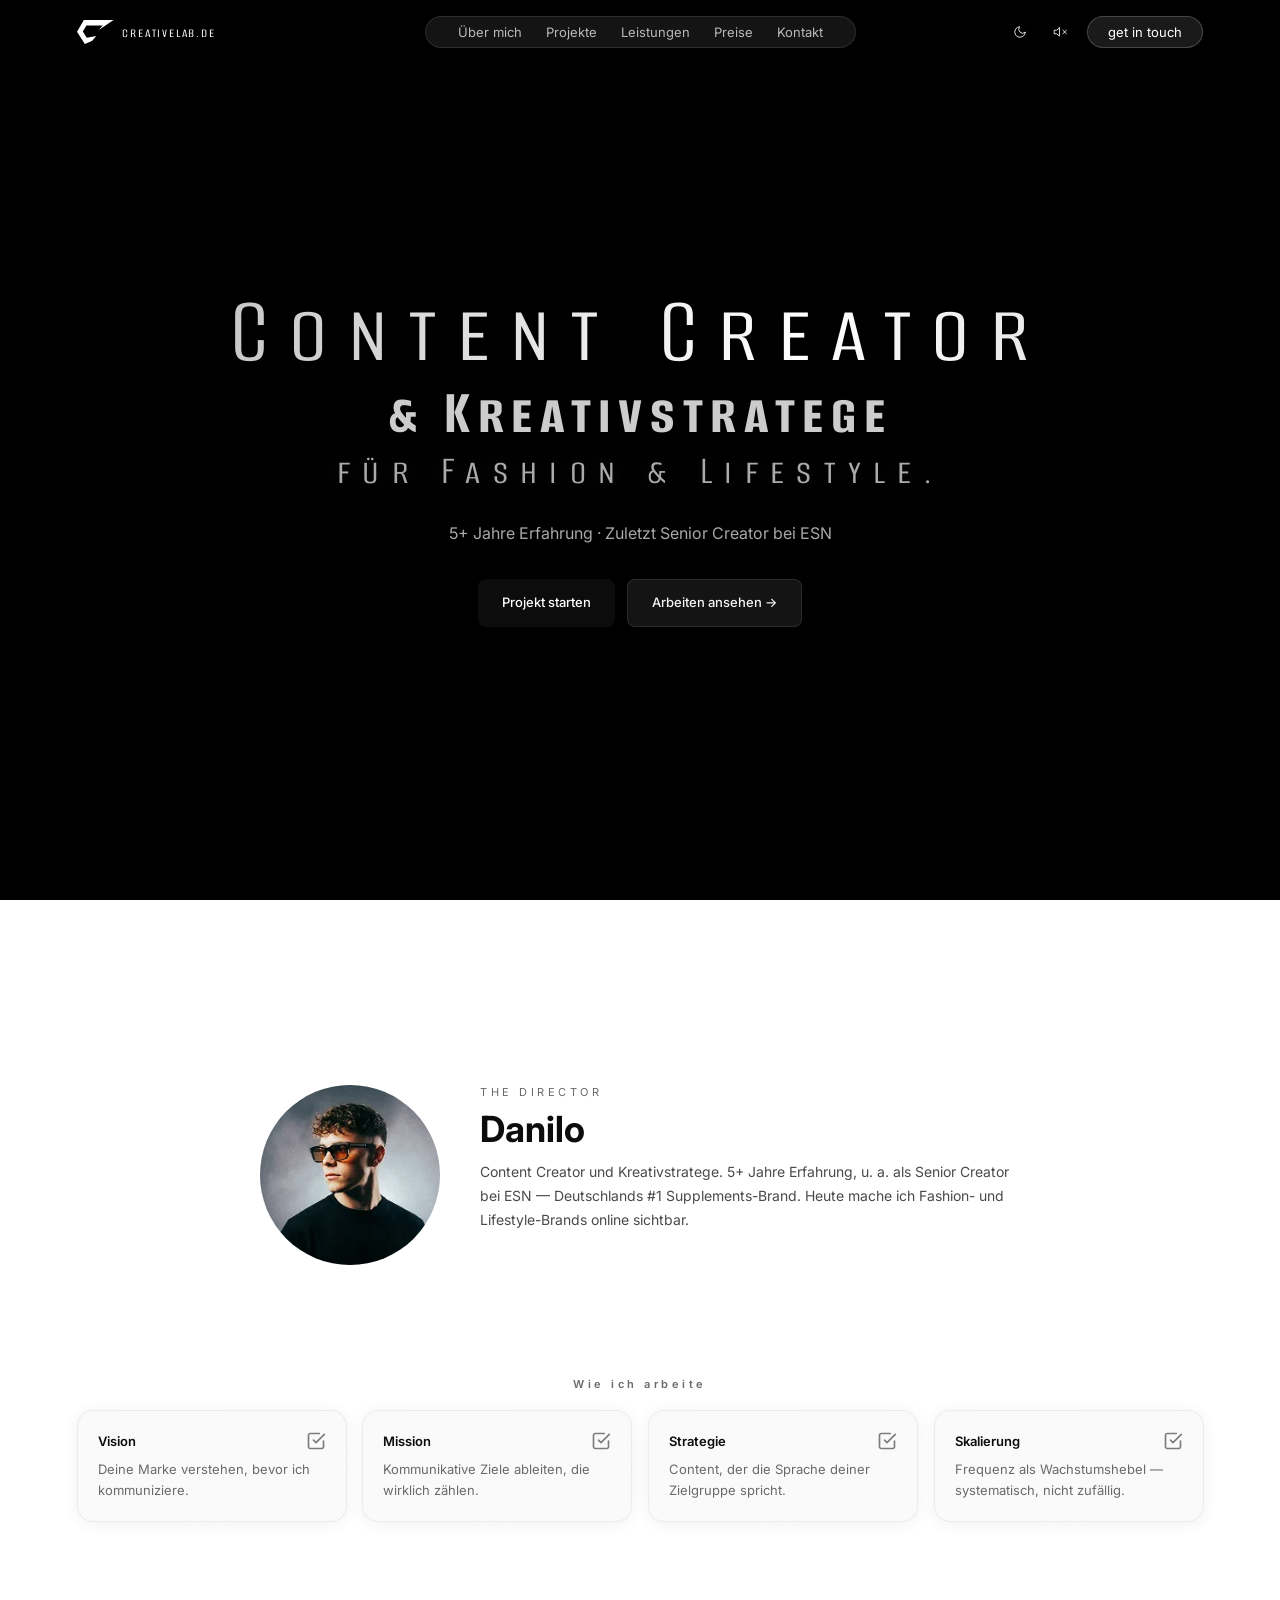
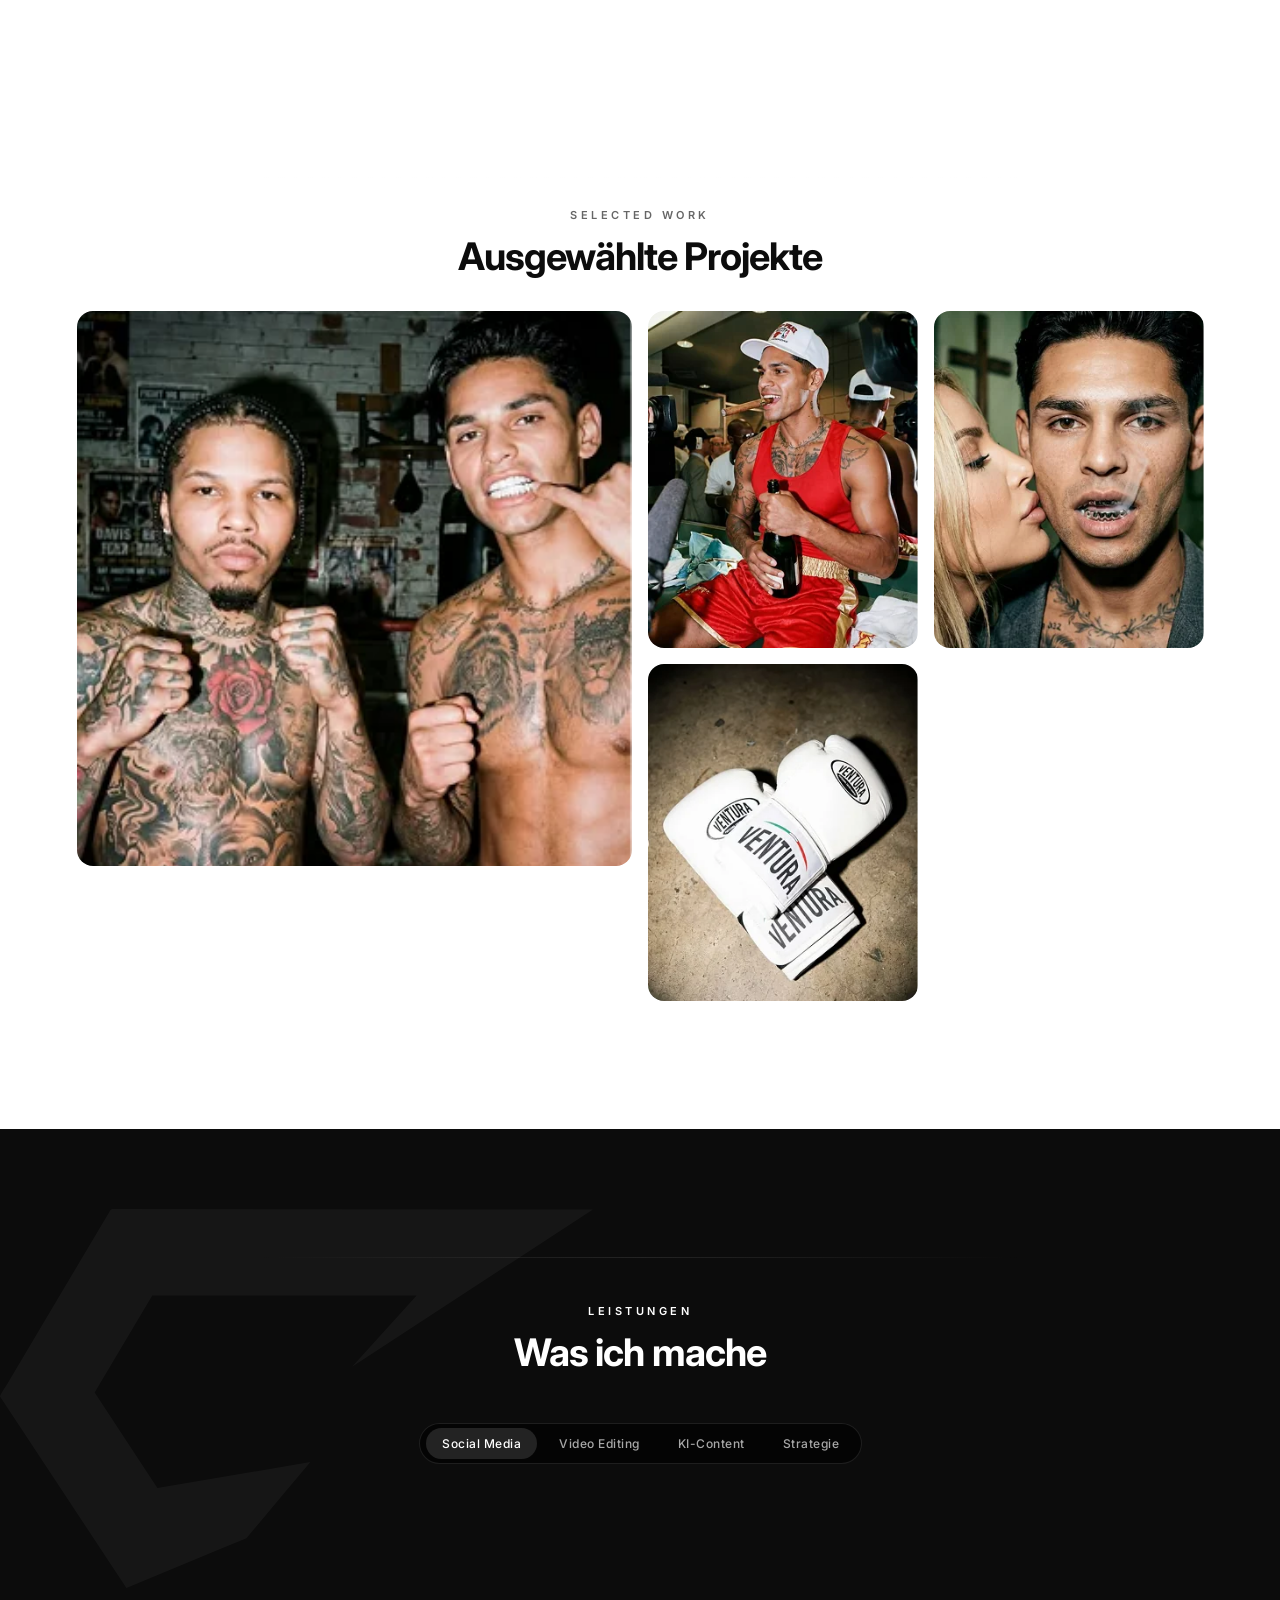
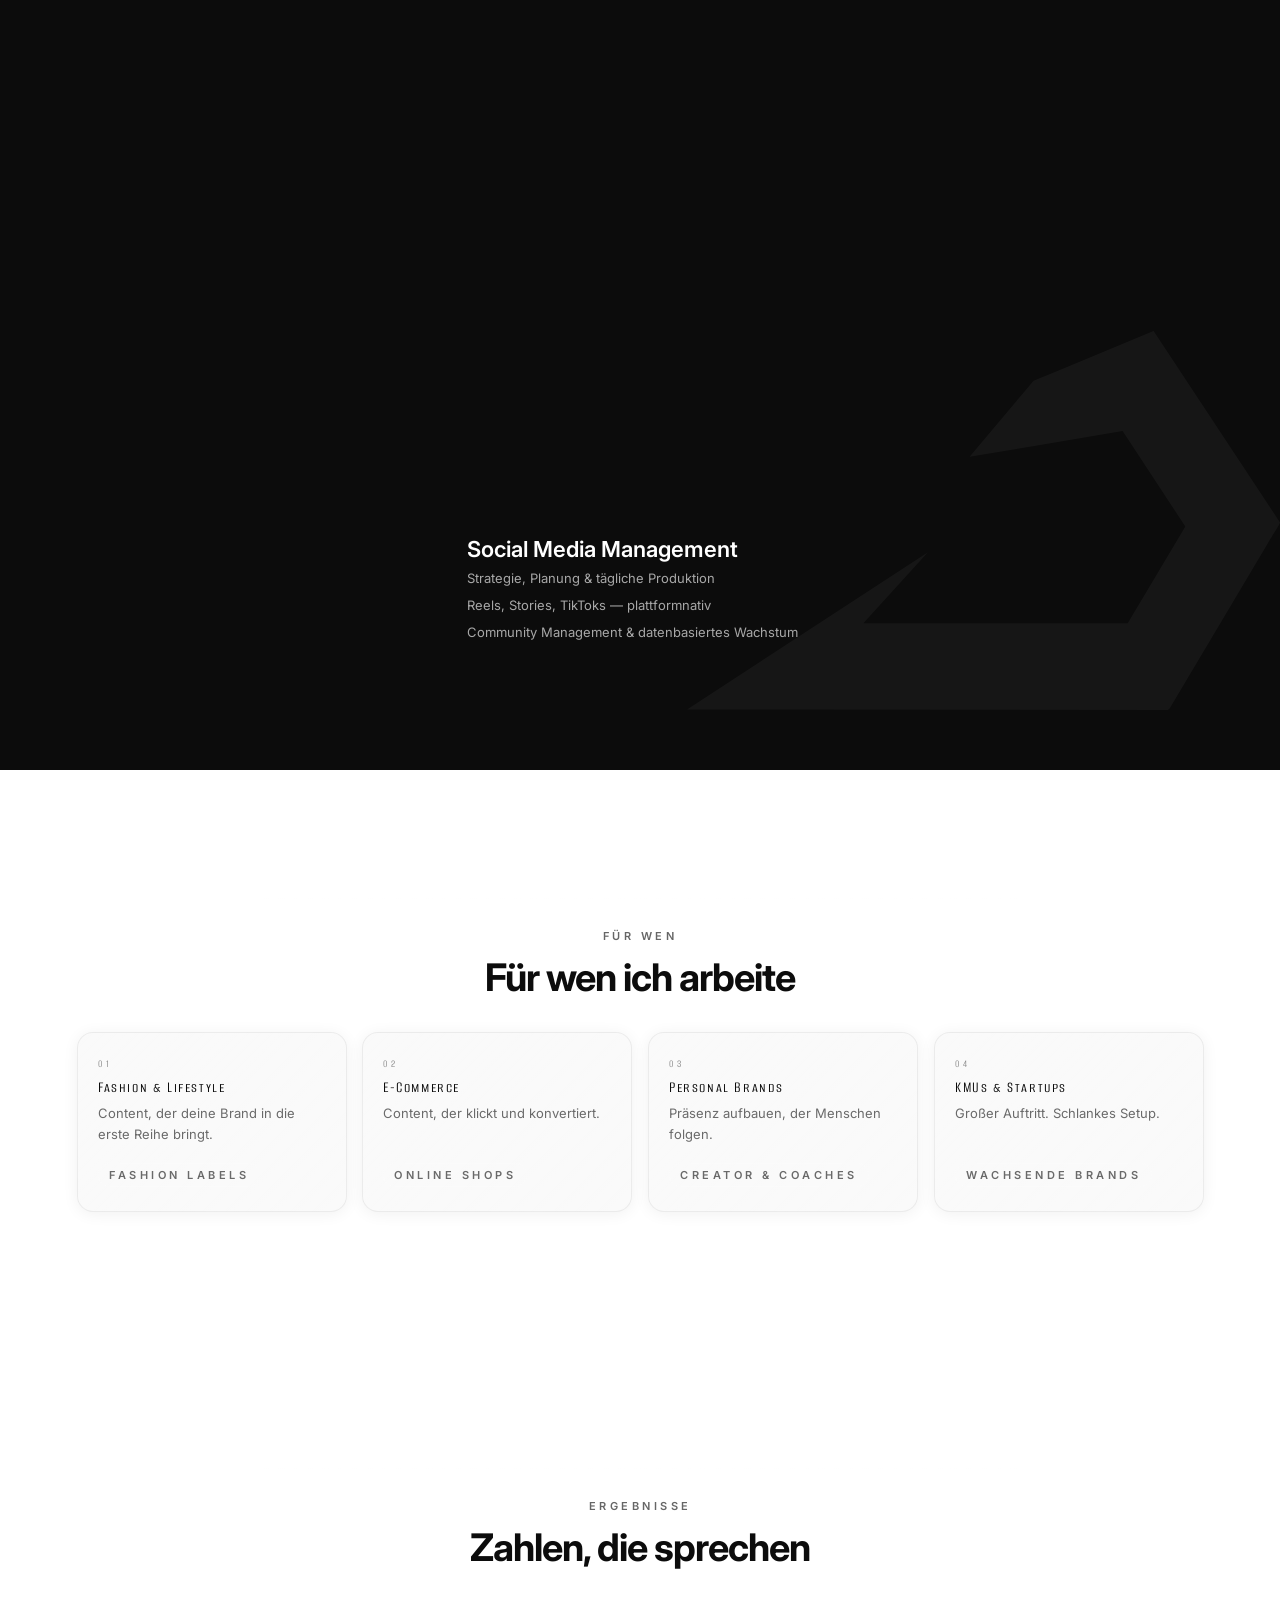
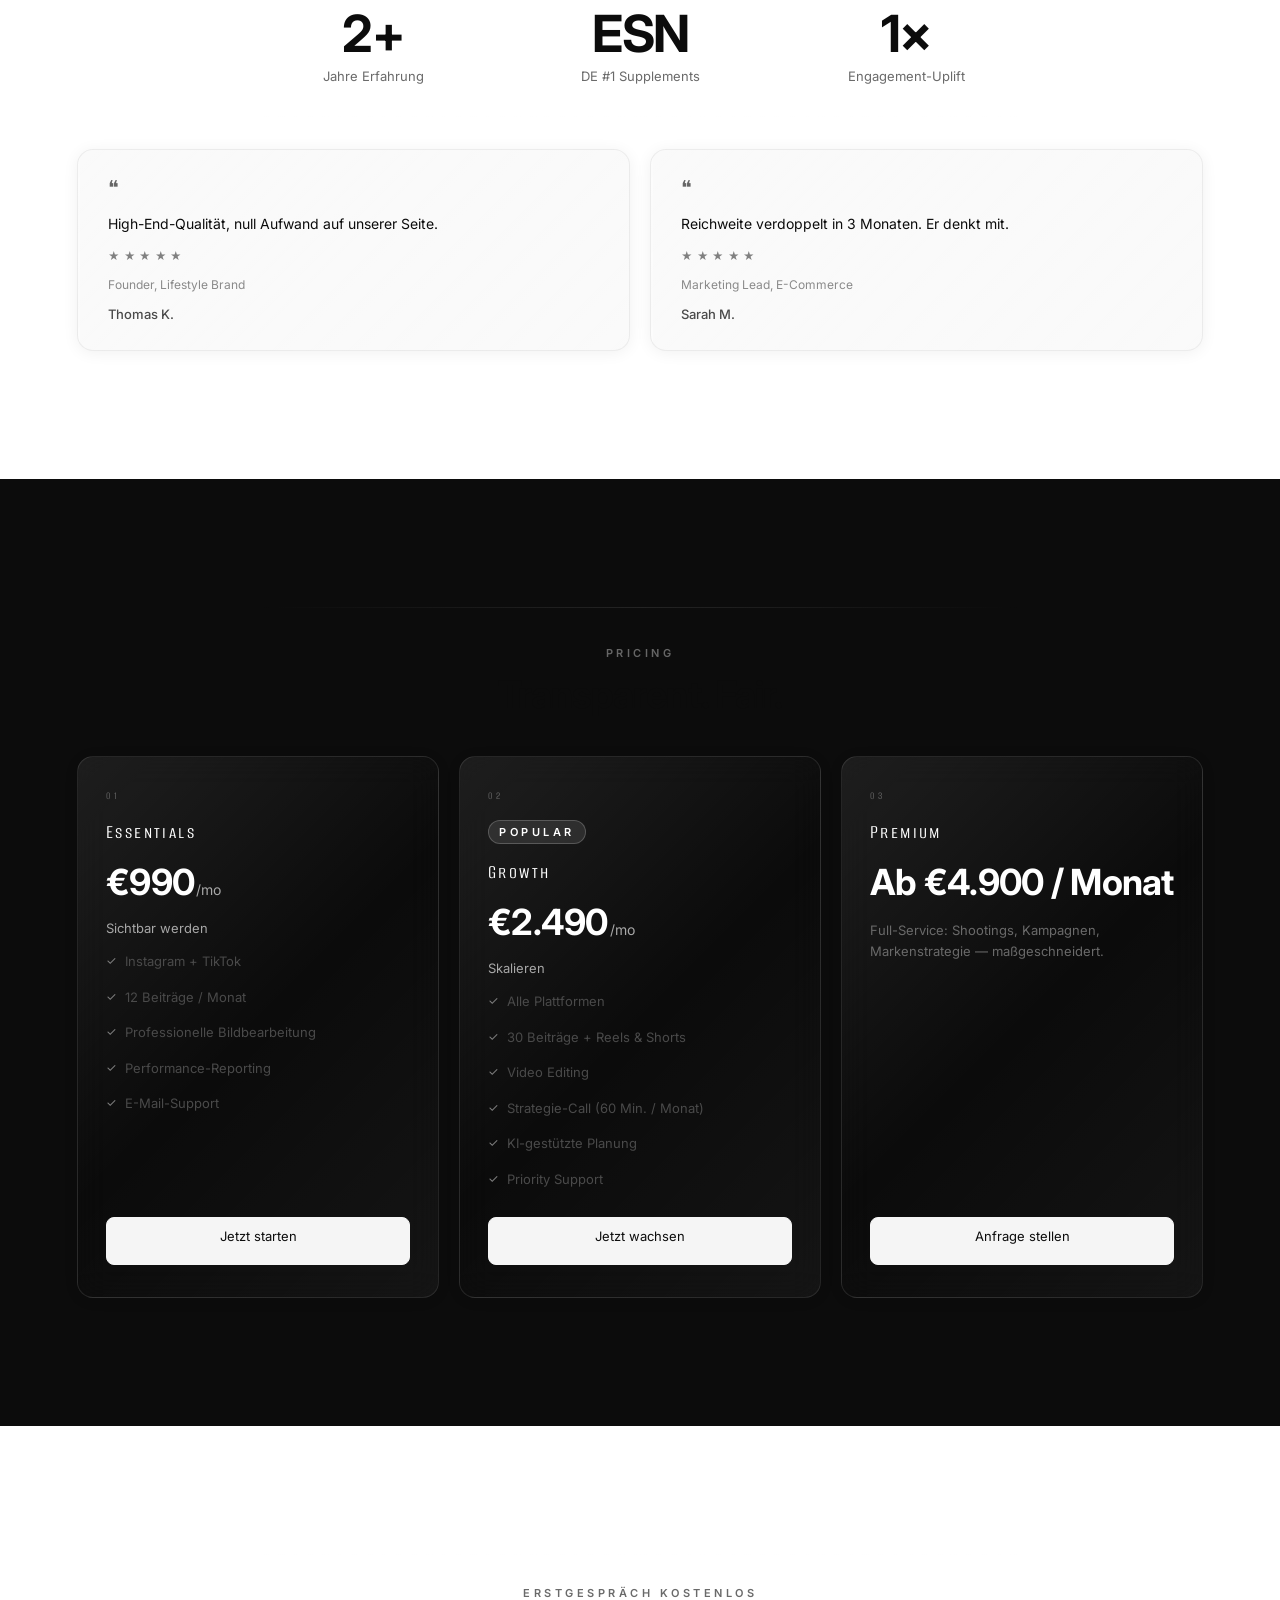
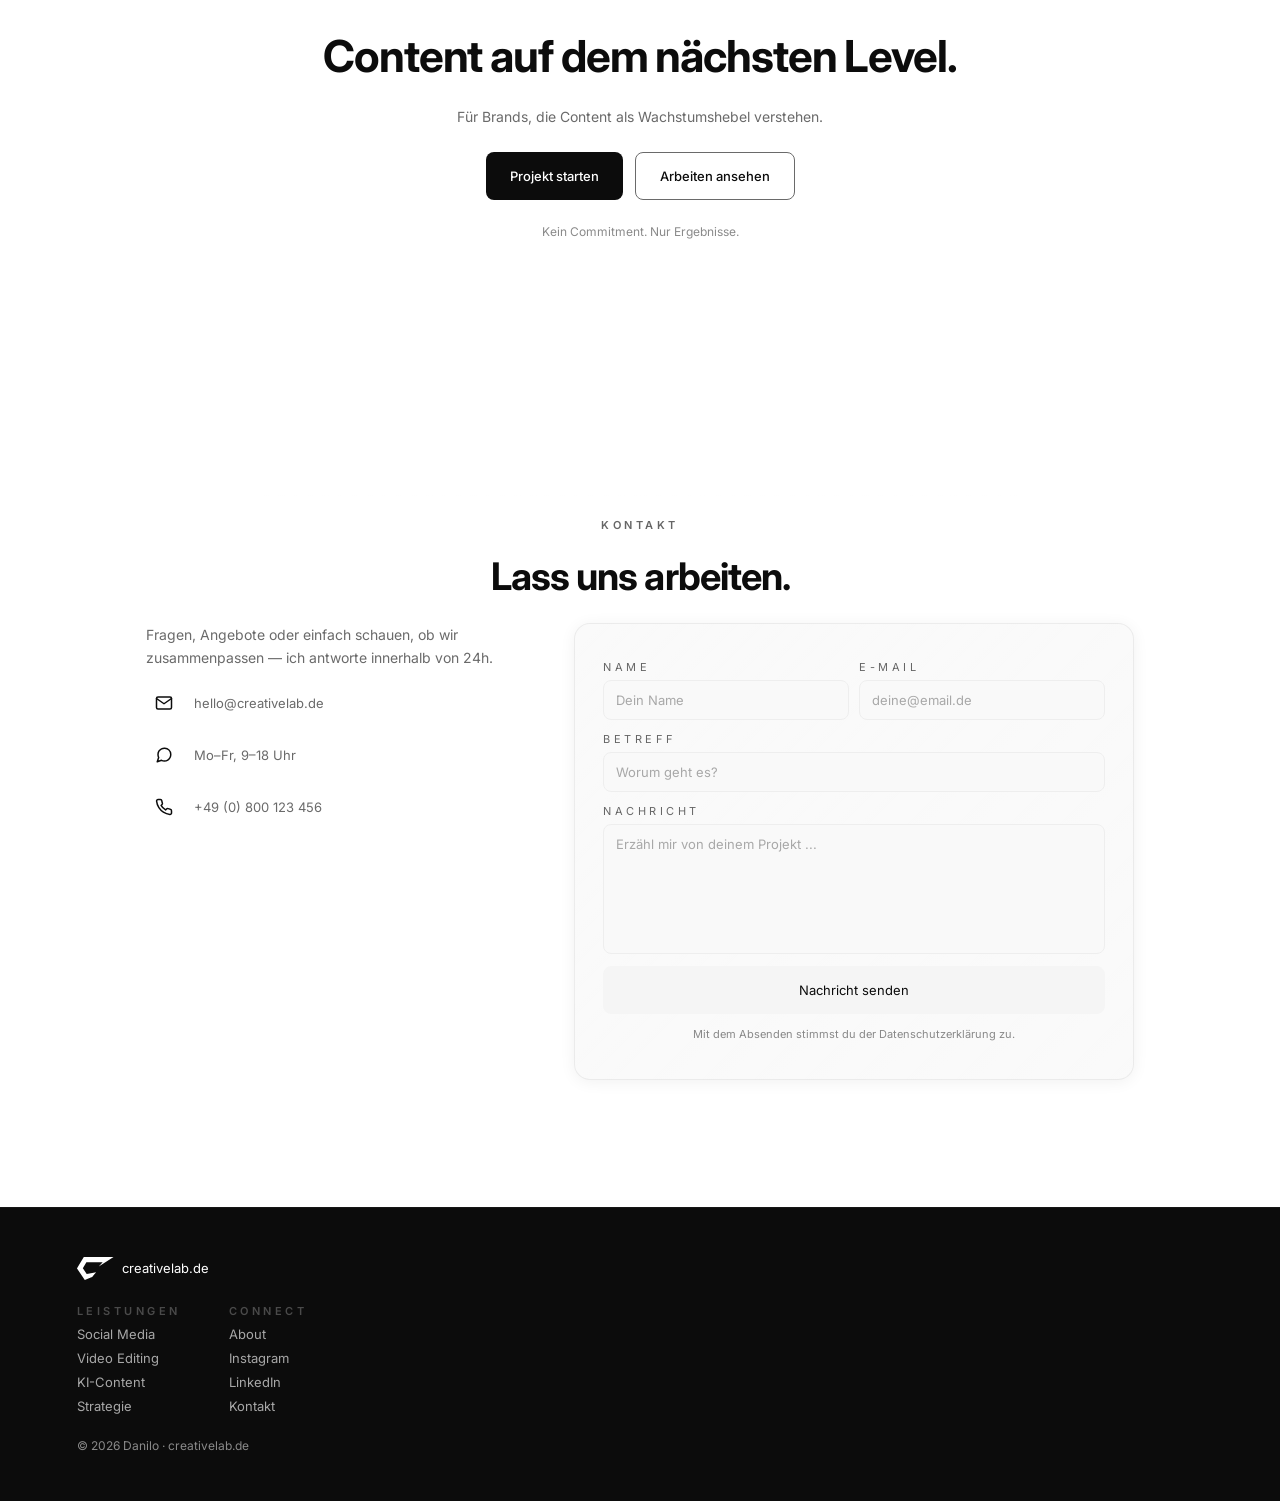
==== commit 40f054c4: "perf+layout: WebP-Konvertierung und Full-Width-Standard Assets: PNG/JPG → WebP (87–91% kleinere Date" ====
--- a/index.html
+++ b/index.html
@@ -79,7 +79,7 @@
         <div class="hero-bg">
             <video class="hero-video" autoplay muted loop playsinline preload="none">
                 <source src="image/videos/cinematic.mp4" type="video/mp4">
-                <img src="image/images/source/656711690_18576300511013412_5140793619973769633_n.jpg" alt="">
+                <img src="image/images/source/656711690_18576300511013412_5140793619973769633_n.webp" alt="">
             </video>
         </div>
         <div class="hero-overlay"></div>
@@ -104,7 +104,7 @@
         <div class="divider reveal"></div>
         <div class="about-row reveal">
             <div class="about-avatar">
-                <img src="image/images/about/about/about/profile-image.png" alt="Danilo" width="206" height="206">
+                <img src="image/images/about/about/about/profile-image.webp" alt="Danilo" width="206" height="206">
             </div>
             <div class="about-text">
                 <p class="about-role">The Director</p>
@@ -149,10 +149,10 @@
             <h2 class="sec-heading">Ausgewählte Projekte</h2>
         </div>
         <div class="port-grid">
-            <div class="port-slot port-slot-hero reveal d1"><img src="image/images/portfolio/portfolio/portfolio/portfolio/image-thumb-1.png" alt="Projekt 1" loading="lazy" width="614" height="778"><div class="port-overlay">ANSEHEN →</div></div>
-            <div class="port-slot reveal d2"><img src="image/images/portfolio/portfolio/portfolio/portfolio/image-thumb-2.png" alt="Projekt 2" loading="lazy" width="307" height="384"><div class="port-overlay">ANSEHEN →</div></div>
-            <div class="port-slot reveal d3"><img src="image/images/portfolio/portfolio/portfolio/portfolio/image-thumb-3.png" alt="Projekt 3" loading="lazy" width="307" height="384"><div class="port-overlay">ANSEHEN →</div></div>
-            <div class="port-slot reveal d4"><img src="image/images/portfolio/portfolio/portfolio/portfolio/image-thumb-4.png" alt="Projekt 4" loading="lazy" width="307" height="384"><div class="port-overlay">ANSEHEN →</div></div>
+            <div class="port-slot port-slot-hero reveal d1"><img src="image/images/portfolio/portfolio/portfolio/portfolio/image-thumb-1.webp" alt="Projekt 1" loading="lazy" width="614" height="778"><div class="port-overlay">ANSEHEN →</div></div>
+            <div class="port-slot reveal d2"><img src="image/images/portfolio/portfolio/portfolio/portfolio/image-thumb-2.webp" alt="Projekt 2" loading="lazy" width="307" height="384"><div class="port-overlay">ANSEHEN →</div></div>
+            <div class="port-slot reveal d3"><img src="image/images/portfolio/portfolio/portfolio/portfolio/image-thumb-3.webp" alt="Projekt 3" loading="lazy" width="307" height="384"><div class="port-overlay">ANSEHEN →</div></div>
+            <div class="port-slot reveal d4"><img src="image/images/portfolio/portfolio/portfolio/portfolio/image-thumb-4.webp" alt="Projekt 4" loading="lazy" width="307" height="384"><div class="port-overlay">ANSEHEN →</div></div>
         </div>
     </section>
 
@@ -175,10 +175,10 @@
             <video autoplay muted loop playsinline preload="none">
                 <source src="image/videos/Video 2.mp4" type="video/mp4">
             </video>
-            <img src="image/images/source/image.png" data-tab-img="social" alt="Social Media" class="hidden">
-            <img src="image/images/source/656711690_18576300511013412_5140793619973769633_n.jpg" data-tab-img="video" alt="Video Editing" class="hidden">
-            <img src="image/images/source/image.png" data-tab-img="ki" alt="KI Content" class="hidden" style="filter:sepia(.15) hue-rotate(10deg)">
-            <img src="image/images/source/656711690_18576300511013412_5140793619973769633_n.jpg" data-tab-img="strategie" alt="Strategie" class="hidden" style="filter:brightness(.75)">
+            <img src="image/images/source/image.webp" data-tab-img="social" alt="Social Media" class="hidden">
+            <img src="image/images/source/656711690_18576300511013412_5140793619973769633_n.webp" data-tab-img="video" alt="Video Editing" class="hidden">
+            <img src="image/images/source/image.webp" data-tab-img="ki" alt="KI Content" class="hidden" style="filter:sepia(.15) hue-rotate(10deg)">
+            <img src="image/images/source/656711690_18576300511013412_5140793619973769633_n.webp" data-tab-img="strategie" alt="Strategie" class="hidden" style="filter:brightness(.75)">
         </div>
         <div class="svc-detail reveal" id="svc-detail">
             <h3 id="svc-title">Social Media Management</h3>
--- a/style.css
+++ b/style.css
@@ -61,6 +61,11 @@
 
   /* Touch Targets (WCAG 2.5.5 / Material Design) */
   --touch-min: 48px;
+
+  /* Full-Width Layout (3-Column Standard) */
+  --container-max: 1440px;   /* globales Layout-Maximum */
+  --grid-3col: repeat(3, 1fr);
+  --grid-4col: repeat(4, 1fr); /* Bento-Portfolio behält 4 Spalten */
 }
 
 /* ── LIGHT THEME OVERRIDES ── */
@@ -665,11 +670,11 @@
 /* Work cards */
 .work-section {
   display: flex; flex-direction: column; gap: 20px; align-items: center;
-  width: 100%; max-width: 1140px;
+  width: 100%; max-width: var(--container-max);
 }
 .work-cards {
   display: grid;
-  grid-template-columns: repeat(4, 1fr);
+  grid-template-columns: var(--grid-4col);
   gap: 16px; width: 100%;
 }
 .work-card { padding: 20px; display: flex; flex-direction: column; gap: 8px; }
@@ -689,11 +694,11 @@
 
 .port-grid {
   display: grid;
-  grid-template-columns: repeat(4, 1fr);
+  grid-template-columns: var(--grid-4col);
   grid-template-rows: auto auto;
   gap: 16px;
   padding: 0 var(--sp-page);
-  width: 100%; max-width: 1300px;
+  width: 100%; max-width: var(--container-max);
 }
 /* Bento: Hero slot spans 2 cols × 2 rows */
 .port-slot {
@@ -787,8 +792,8 @@
 
 .uc-grid {
   display: grid;
-  grid-template-columns: repeat(4, 1fr);
-  gap: 16px; max-width: 1200px; width: 100%;
+  grid-template-columns: var(--grid-4col); /* 4 Cards → 4 Spalten, kein verwaistes Element */
+  gap: 16px; max-width: var(--container-max); width: 100%;
 }
 .uc-card {
   padding: 24px 20px; display: flex; flex-direction: column;
@@ -834,7 +839,7 @@
 
 .testi-row {
   display: flex; gap: 20px;
-  max-width: 1000px; width: 100%;
+  max-width: var(--container-max); width: 100%;
 }
 .testi-card {
   flex: 1; overflow: hidden; display: flex; gap: 0;
@@ -860,8 +865,8 @@
 
 .price-cards {
   display: grid;
-  grid-template-columns: repeat(3, 1fr);
-  gap: 20px; max-width: 1100px; width: 100%;
+  grid-template-columns: var(--grid-3col);
+  gap: 20px; max-width: var(--container-max); width: 100%;
 }
 .price-card { padding: 32px 28px; display: flex; flex-direction: column; gap: 16px; transform-style: preserve-3d; }
 .price-card.pro { border-color: rgba(255,255,255,.18); }
@@ -948,7 +953,7 @@
 .contact-row {
   display: flex; gap: 48px;
   align-items: flex-start; justify-content: center;
-  max-width: 1100px; width: 100%;
+  max-width: var(--container-max); width: 100%;
 }
 .contact-info {
   flex: 1; max-width: 380px;
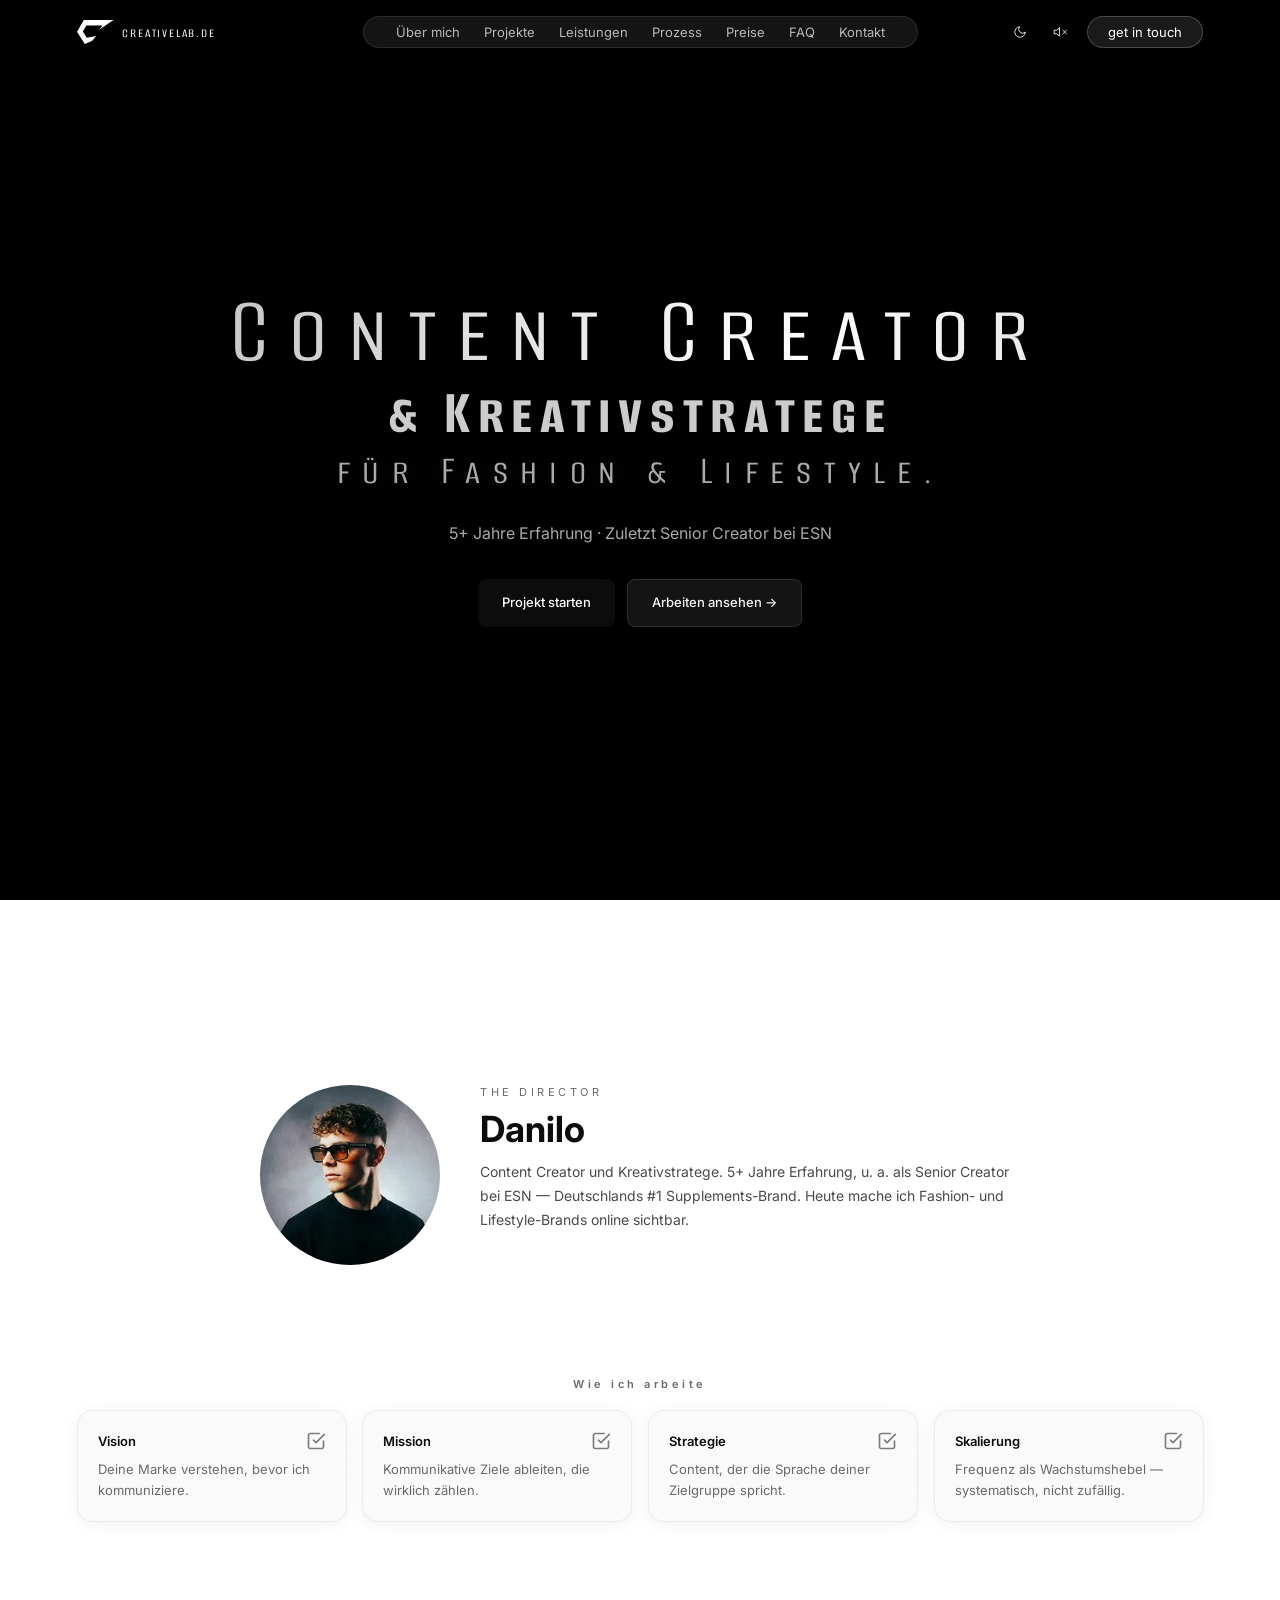
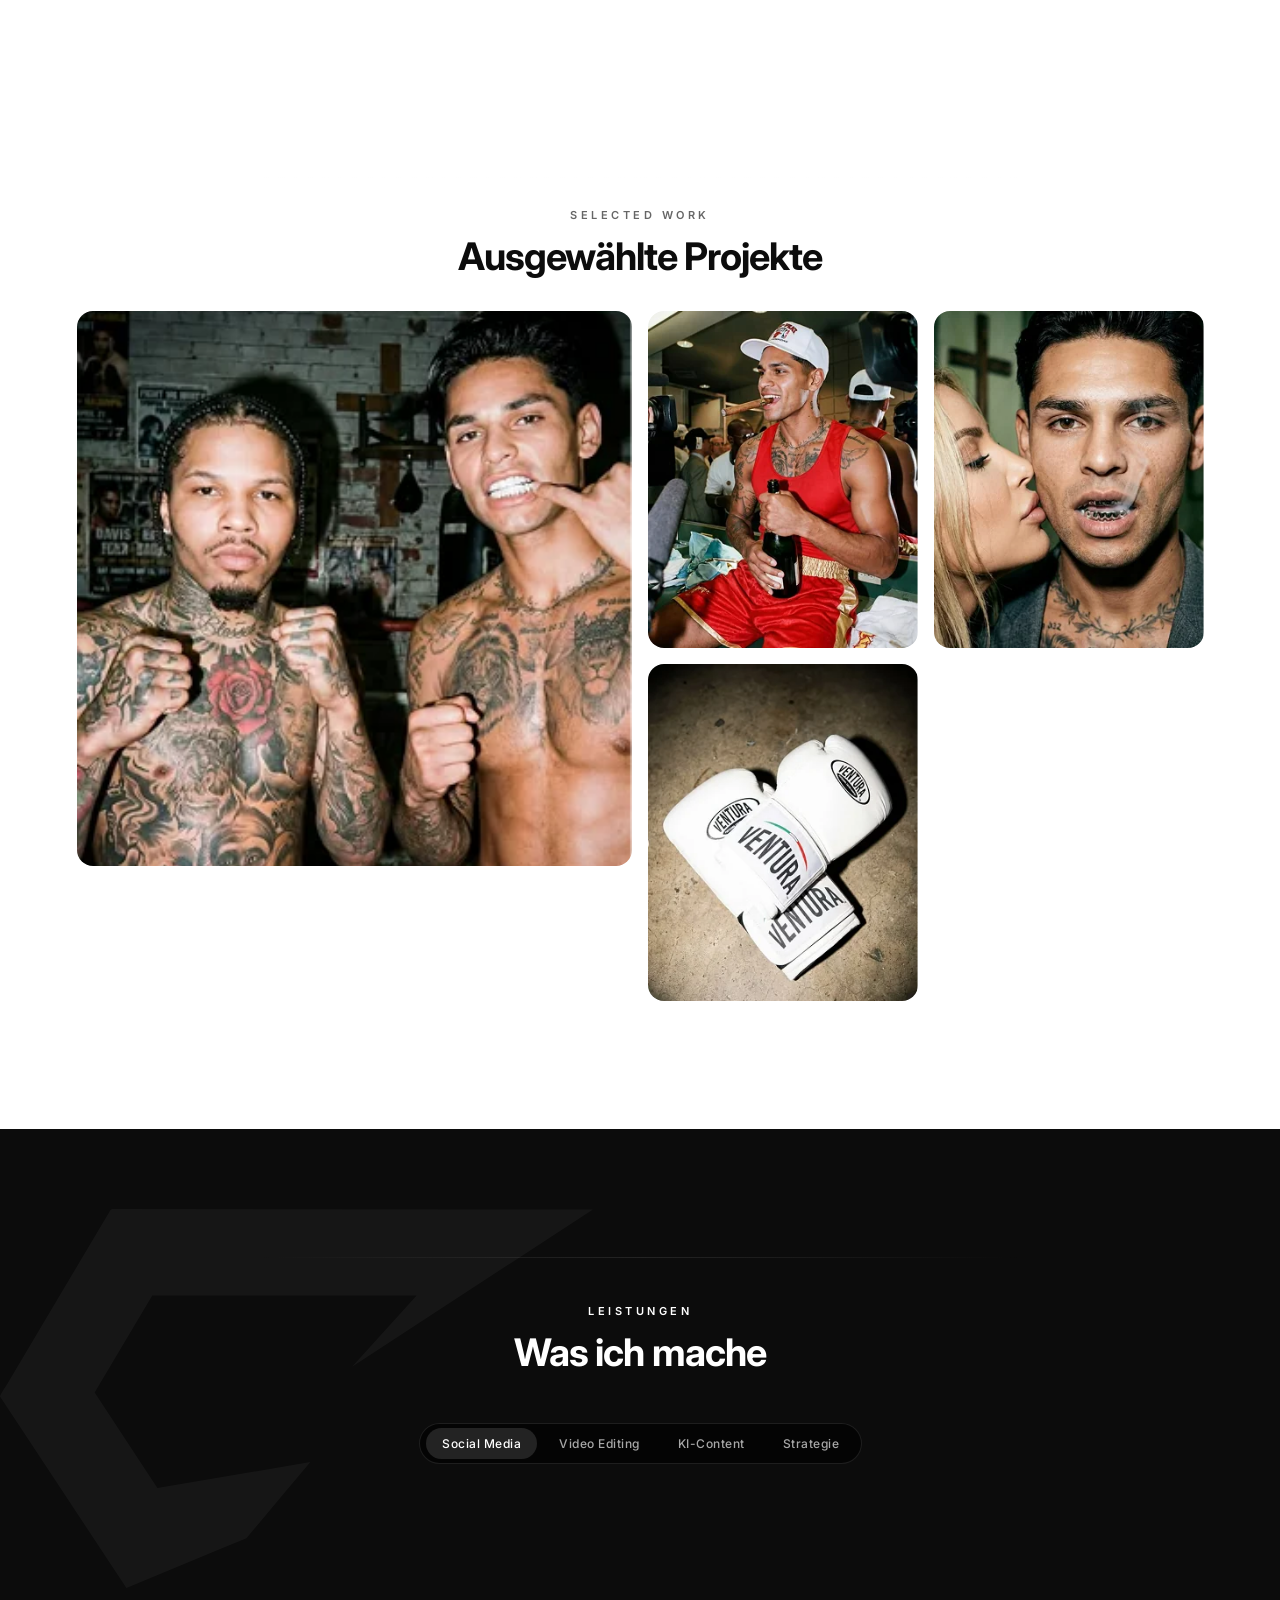
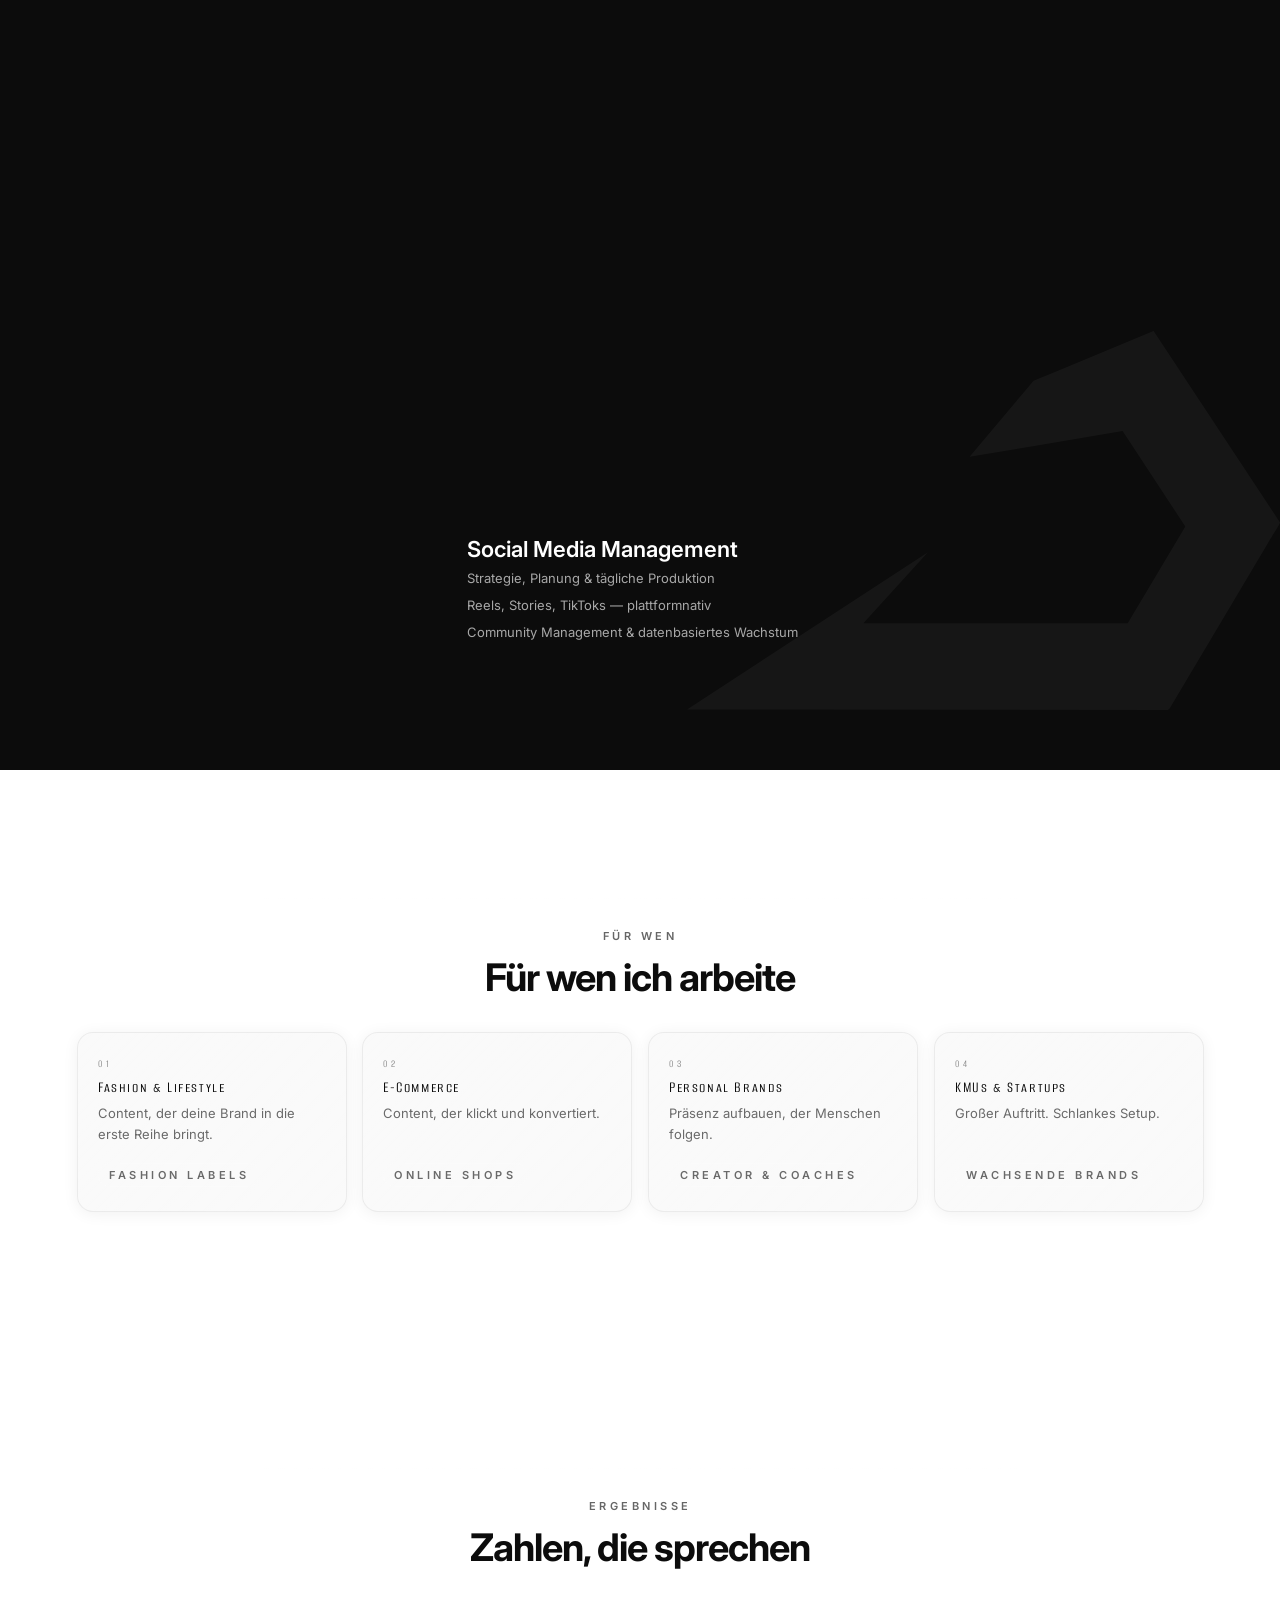
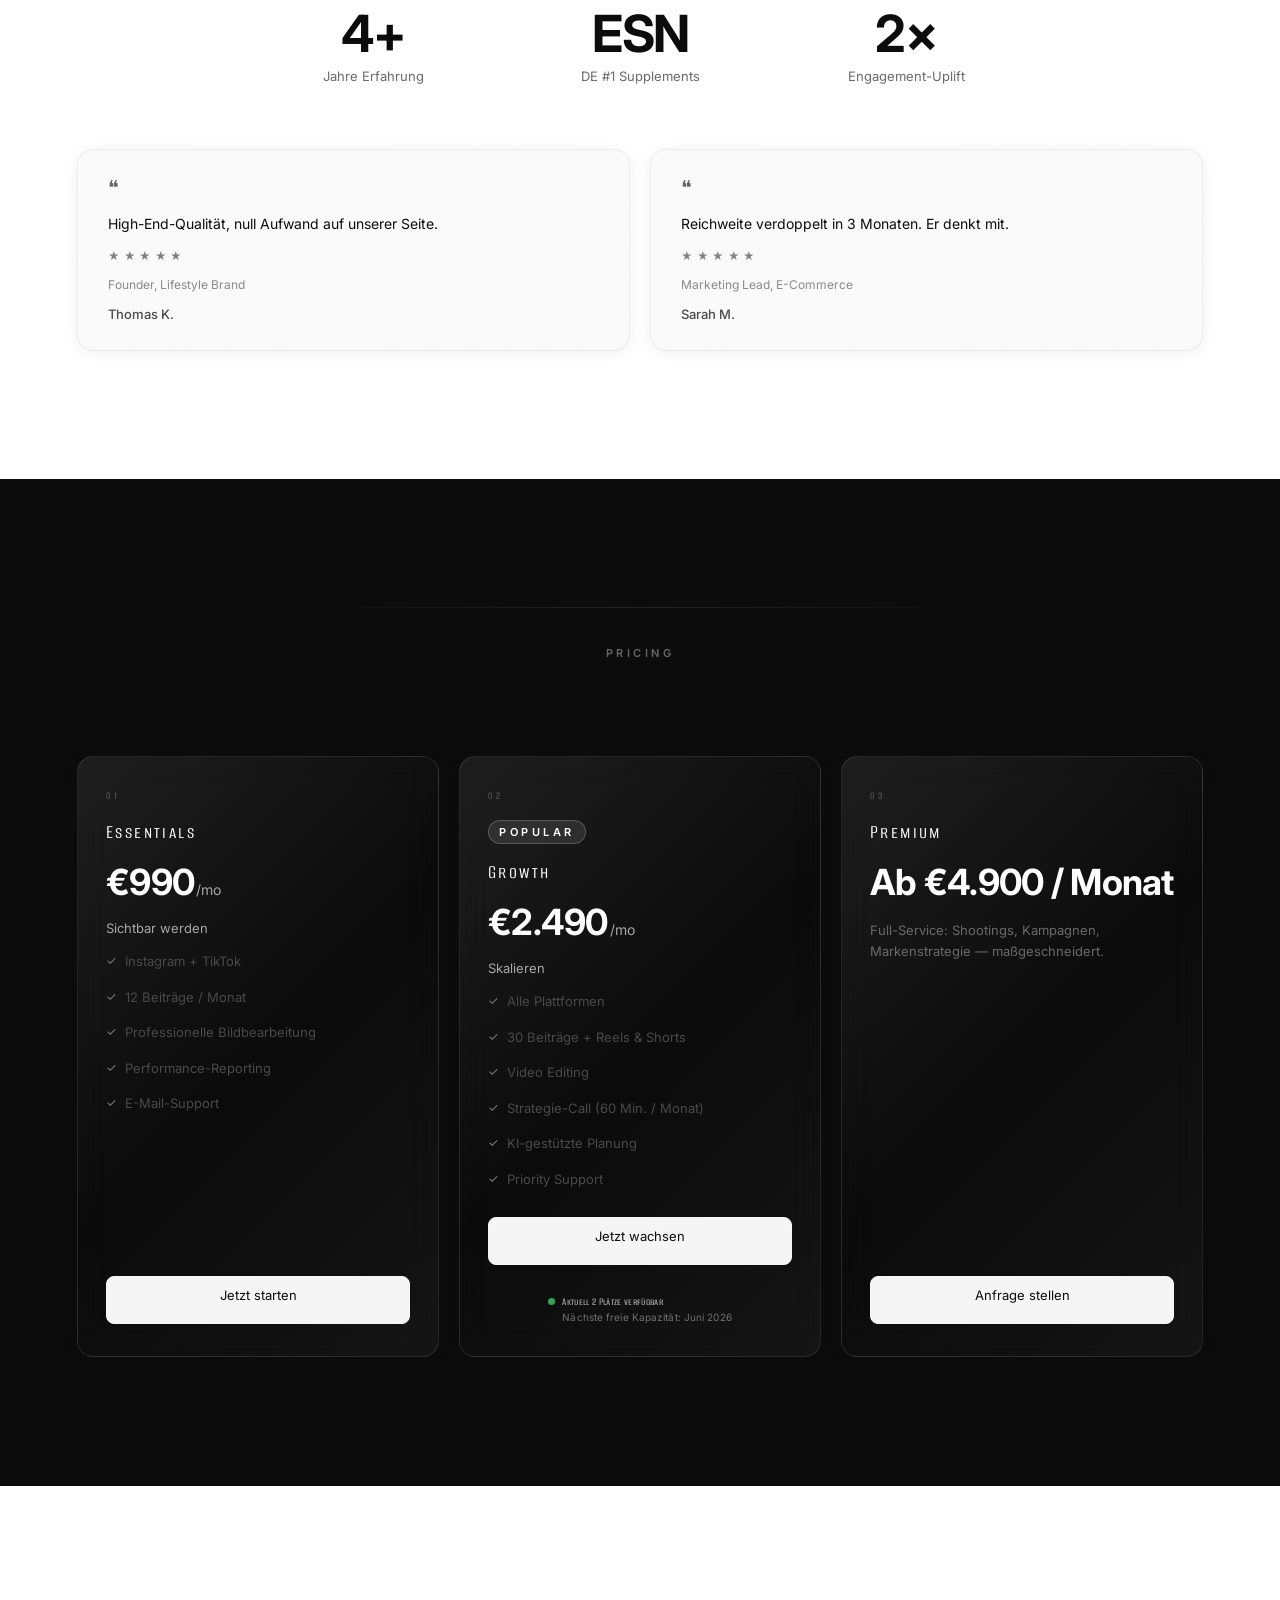
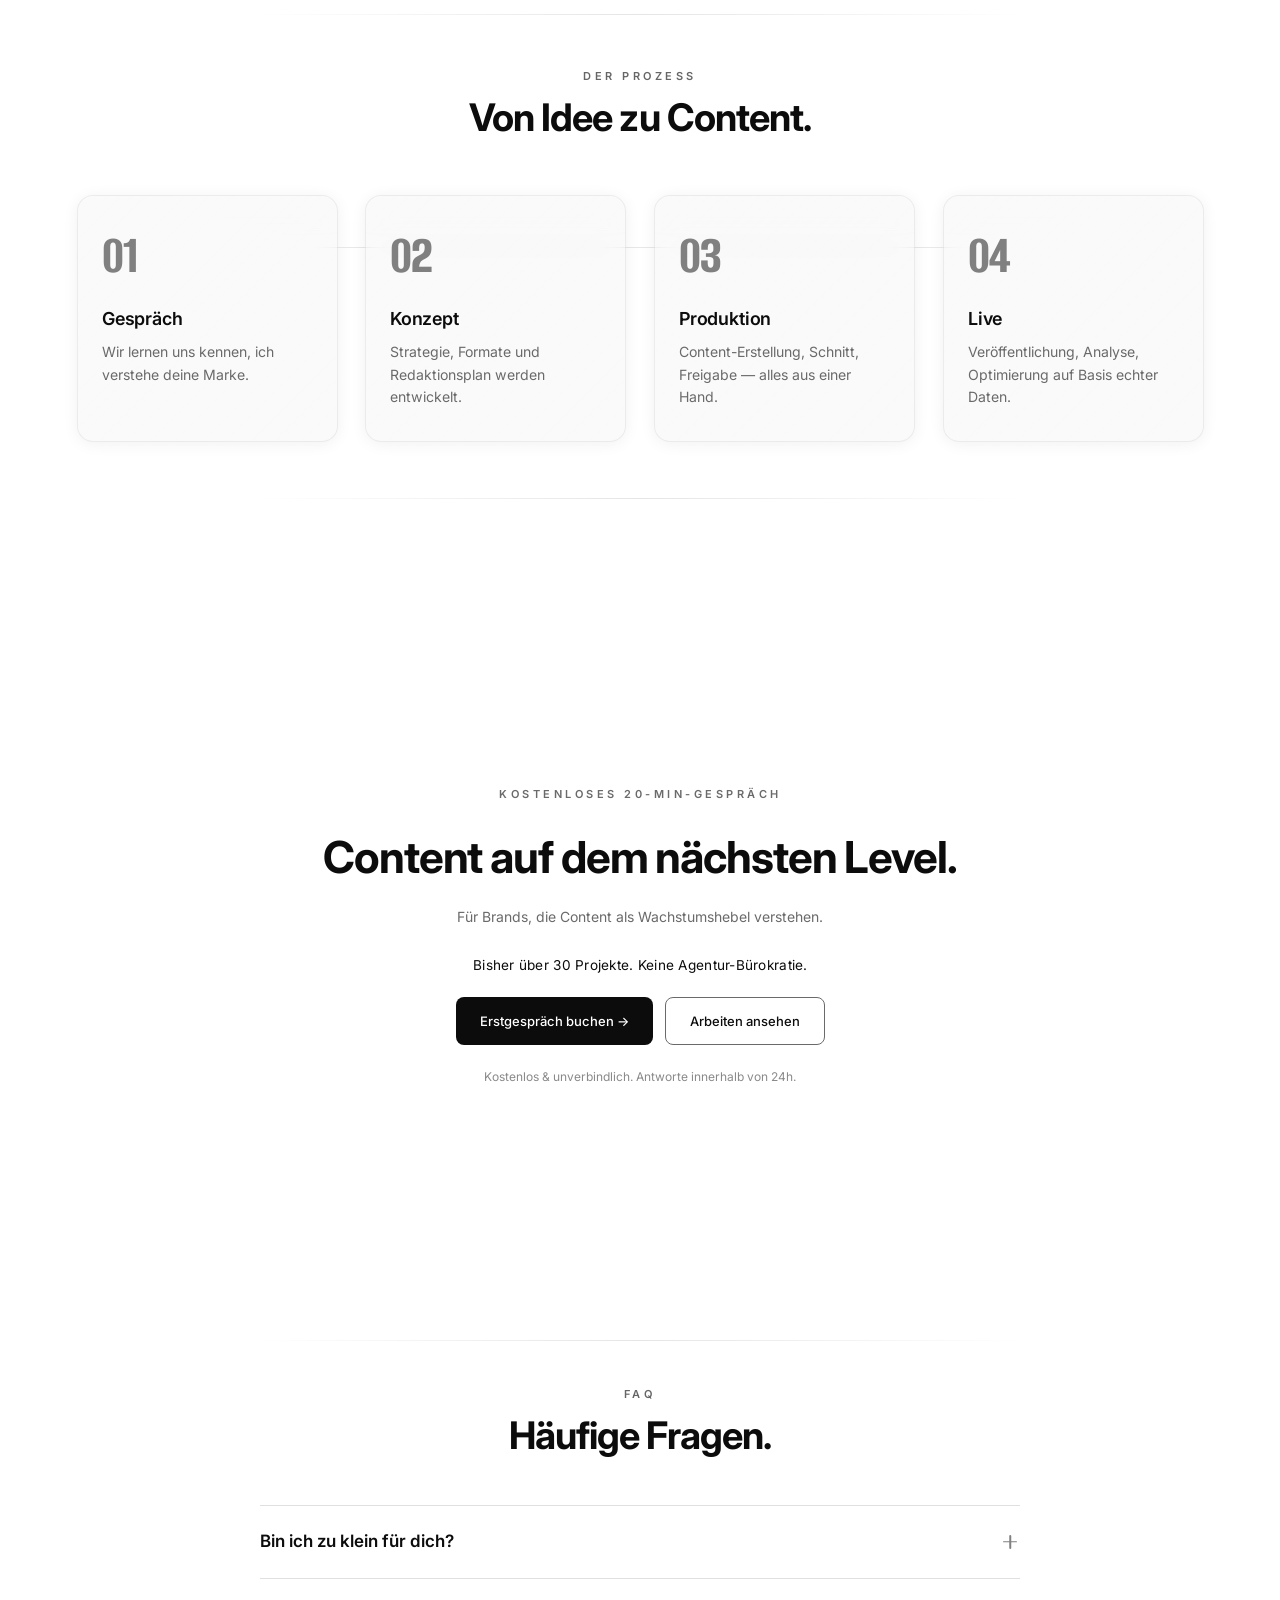
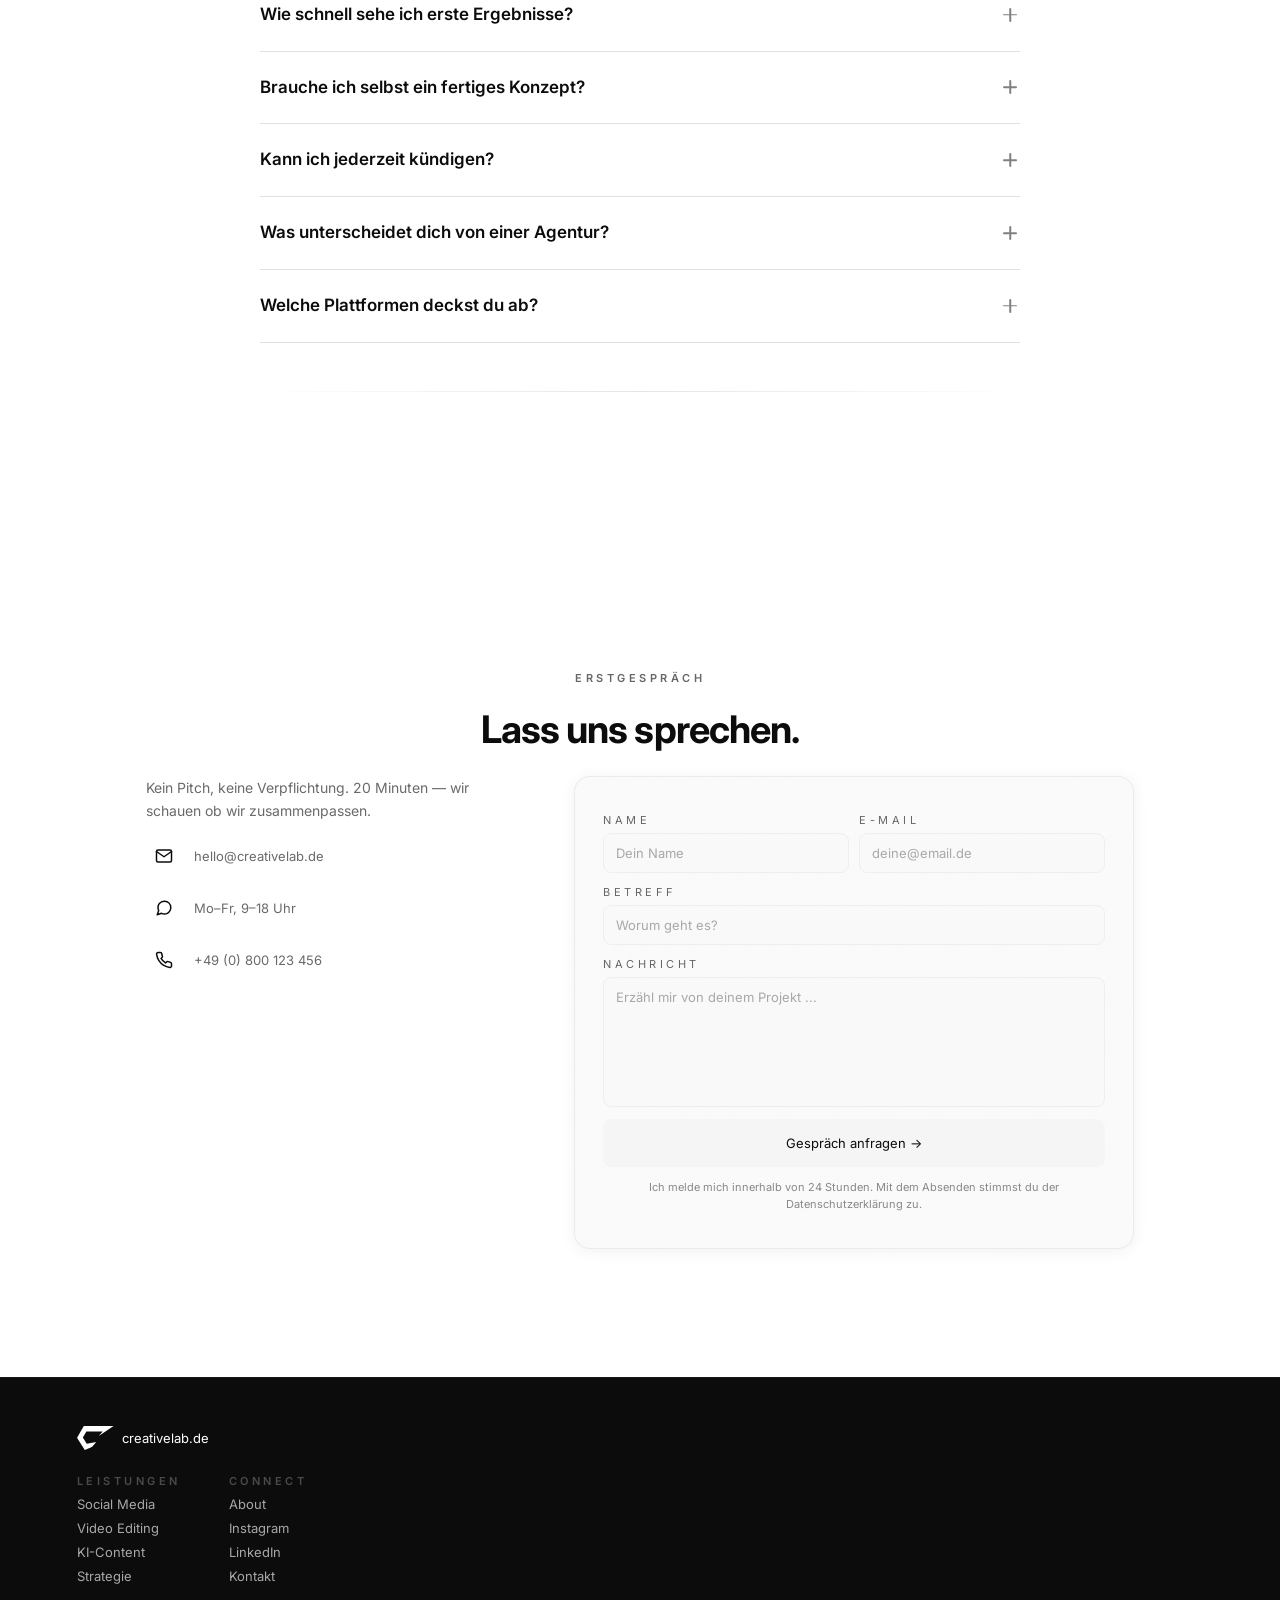
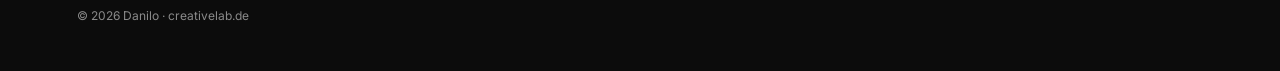
==== commit 13d41f2f: "feat: 5 UX-Upgrades — Process, FAQ, Portfolio-Modal, CTA-Framing, Scarcity - Process-Section (4 Schr" ====
--- a/index.html
+++ b/index.html
@@ -13,7 +13,7 @@
 
     <style>#nav{opacity:0}#mobile-menu{display:none}</style>
     <script src="https://mcp.figma.com/mcp/html-to-design/capture.js" async></script>
-    <link rel="stylesheet" href="style.css?v=4">
+    <link rel="stylesheet" href="style.css?v=6">
 </head>
 <body class="light-theme">
     <canvas id="sparks"></canvas>
@@ -33,7 +33,9 @@
                 <a href="#about">Über mich</a>
                 <a href="#portfolio">Projekte</a>
                 <a href="#services">Leistungen</a>
+                <a href="#process">Prozess</a>
                 <a href="#pricing">Preise</a>
+                <a href="#faq">FAQ</a>
                 <a href="#contact">Kontakt</a>
             </div>
         </div>
@@ -149,10 +151,10 @@
             <h2 class="sec-heading">Ausgewählte Projekte</h2>
         </div>
         <div class="port-grid">
-            <div class="port-slot port-slot-hero reveal d1"><img src="image/images/portfolio/portfolio/portfolio/portfolio/image-thumb-1.webp" alt="Projekt 1" loading="lazy" width="614" height="778"><div class="port-overlay">ANSEHEN →</div></div>
-            <div class="port-slot reveal d2"><img src="image/images/portfolio/portfolio/portfolio/portfolio/image-thumb-2.webp" alt="Projekt 2" loading="lazy" width="307" height="384"><div class="port-overlay">ANSEHEN →</div></div>
-            <div class="port-slot reveal d3"><img src="image/images/portfolio/portfolio/portfolio/portfolio/image-thumb-3.webp" alt="Projekt 3" loading="lazy" width="307" height="384"><div class="port-overlay">ANSEHEN →</div></div>
-            <div class="port-slot reveal d4"><img src="image/images/portfolio/portfolio/portfolio/portfolio/image-thumb-4.webp" alt="Projekt 4" loading="lazy" width="307" height="384"><div class="port-overlay">ANSEHEN →</div></div>
+            <div class="port-slot port-slot-hero reveal d1" data-project="1"><img src="image/images/portfolio/portfolio/portfolio/portfolio/image-thumb-1.webp" alt="Projekt 1" loading="lazy" width="614" height="778"><div class="port-overlay">ANSEHEN →</div></div>
+            <div class="port-slot reveal d2" data-project="2"><img src="image/images/portfolio/portfolio/portfolio/portfolio/image-thumb-2.webp" alt="Projekt 2" loading="lazy" width="307" height="384"><div class="port-overlay">ANSEHEN →</div></div>
+            <div class="port-slot reveal d3" data-project="3"><img src="image/images/portfolio/portfolio/portfolio/portfolio/image-thumb-3.webp" alt="Projekt 3" loading="lazy" width="307" height="384"><div class="port-overlay">ANSEHEN →</div></div>
+            <div class="port-slot reveal d4" data-project="4"><img src="image/images/portfolio/portfolio/portfolio/portfolio/image-thumb-4.webp" alt="Projekt 4" loading="lazy" width="307" height="384"><div class="port-overlay">ANSEHEN →</div></div>
         </div>
     </section>
 
@@ -309,6 +311,15 @@
                 <div class="price-cta-wrap">
                     <a href="#contact" class="price-btn">Jetzt wachsen</a>
                 </div>
+                <!-- SCARCITY BADGE -->
+                <div class="sc-availability">
+                    <span class="sc-dot" aria-hidden="true"></span>
+                    <div class="sc-text-group">
+                        <span class="sc-slots">Aktuell 2 Plätze verfügbar</span>
+                        <span class="sc-next">Nächste freie Kapazität: Juni 2026</span>
+                    </div>
+                </div>
+                <!-- /SCARCITY BADGE -->
             </div>
             <div class="price-card card-premium reveal d3">
                 <span class="card-num">03</span>
@@ -322,27 +333,165 @@
         </div>
     </section>
 
+    <!-- PROCESS -->
+    <section id="process">
+
+      <div class="divider reveal"></div>
+
+      <div class="process-wrapper">
+
+        <div class="sec-header reveal">
+          <p class="overline">Der Prozess</p>
+          <h2 class="sec-heading">Von Idee zu Content.</h2>
+        </div>
+
+        <div class="process-track">
+
+          <!-- Connector line (desktop) -->
+          <div class="process-connector" aria-hidden="true"></div>
+
+          <!-- Step 01 -->
+          <article class="process-card card-premium reveal d1">
+            <span class="process-num" aria-hidden="true">01</span>
+            <div class="process-card-body">
+              <h3 class="process-title">Gespräch</h3>
+              <p class="process-desc">Wir lernen uns kennen, ich verstehe deine Marke.</p>
+            </div>
+          </article>
+
+          <!-- Step 02 -->
+          <article class="process-card card-premium reveal d2">
+            <span class="process-num" aria-hidden="true">02</span>
+            <div class="process-card-body">
+              <h3 class="process-title">Konzept</h3>
+              <p class="process-desc">Strategie, Formate und Redaktionsplan werden entwickelt.</p>
+            </div>
+          </article>
+
+          <!-- Step 03 -->
+          <article class="process-card card-premium reveal d3">
+            <span class="process-num" aria-hidden="true">03</span>
+            <div class="process-card-body">
+              <h3 class="process-title">Produktion</h3>
+              <p class="process-desc">Content-Erstellung, Schnitt, Freigabe — alles aus einer Hand.</p>
+            </div>
+          </article>
+
+          <!-- Step 04 -->
+          <article class="process-card card-premium reveal d4">
+            <span class="process-num" aria-hidden="true">04</span>
+            <div class="process-card-body">
+              <h3 class="process-title">Live</h3>
+              <p class="process-desc">Veröffentlichung, Analyse, Optimierung auf Basis echter Daten.</p>
+            </div>
+          </article>
+
+        </div><!-- /.process-track -->
+
+      </div><!-- /.process-wrapper -->
+
+      <div class="divider reveal"></div>
+
+    </section>
+
     <!-- CTA -->
     <section id="cta">
         <div class="divider reveal"></div>
-        <span class="cta-badge reveal">Erstgespräch kostenlos</span>
+        <span class="cta-badge reveal">Kostenloses 20-Min-Gespräch</span>
         <h2 class="cta-h reveal">Content auf dem nächsten Level.</h2>
         <p class="cta-sub reveal">Für Brands, die Content als Wachstumshebel verstehen.</p>
+        <p class="cta-trust reveal" style="font-size:0.85rem;opacity:0.6;margin-top:0.25rem;letter-spacing:0.02em;">Bisher über 30 Projekte. Keine Agentur-Bürokratie.</p>
         <div class="cta-btns reveal">
-            <a href="#contact" class="btn btn-primary">Projekt starten</a>
+            <a href="#contact" class="btn btn-primary">Erstgespräch buchen →</a>
             <a href="#portfolio" class="btn btn-outline">Arbeiten ansehen</a>
         </div>
-        <p class="cta-note reveal">Kein Commitment. Nur Ergebnisse.</p>
+        <p class="cta-note reveal">Kostenlos & unverbindlich. Antworte innerhalb von 24h.</p>
+    </section>
+
+    <!-- FAQ -->
+    <section id="faq">
+        <div class="divider reveal"></div>
+
+        <div class="sec-header reveal">
+            <p class="overline">FAQ</p>
+            <h2 class="sec-heading">Häufige Fragen.</h2>
+        </div>
+
+        <div class="faq-list reveal d1" role="list">
+
+            <details class="faq-item" role="listitem">
+                <summary class="faq-question">
+                    <span class="faq-question-text">Bin ich zu klein für dich?</span>
+                    <span class="faq-icon" aria-hidden="true"></span>
+                </summary>
+                <div class="faq-answer">
+                    <p>Nein — ich arbeite mit Brands jeder Größe, solange der Fit stimmt. Entscheidend ist nicht dein aktuelles Follower-Volumen, sondern ob dein Produkt und deine Vision zu meinem Ansatz passen. Ruf einfach an, wir finden es gemeinsam heraus.</p>
+                </div>
+            </details>
+
+            <details class="faq-item" role="listitem">
+                <summary class="faq-question">
+                    <span class="faq-question-text">Wie schnell sehe ich erste Ergebnisse?</span>
+                    <span class="faq-icon" aria-hidden="true"></span>
+                </summary>
+                <div class="faq-answer">
+                    <p>Erste Inhalte gehen in Woche 2 live. Messbare Reichweite und Engagement-Daten liegen in der Regel nach 4–6 Wochen vor — abhängig von Plattform, Posting-Frequenz und deiner bisherigen Account-Basis.</p>
+                </div>
+            </details>
+
+            <details class="faq-item" role="listitem">
+                <summary class="faq-question">
+                    <span class="faq-question-text">Brauche ich selbst ein fertiges Konzept?</span>
+                    <span class="faq-icon" aria-hidden="true"></span>
+                </summary>
+                <div class="faq-answer">
+                    <p>Nein — das Konzept entwickeln wir gemeinsam im Onboarding-Gespräch. Du bringst dein Produkt und deine Ziele mit, ich bringe die kreative Strategie. Alles andere entsteht im Prozess.</p>
+                </div>
+            </details>
+
+            <details class="faq-item" role="listitem">
+                <summary class="faq-question">
+                    <span class="faq-question-text">Kann ich jederzeit kündigen?</span>
+                    <span class="faq-icon" aria-hidden="true"></span>
+                </summary>
+                <div class="faq-answer">
+                    <p>Monatlich kündbar nach dem ersten Monat. Kein Jahresvertrag, kein Kleingedrucktes. Ich setze auf langfristige Zusammenarbeit aus Überzeugung — nicht wegen Lock-in-Klauseln.</p>
+                </div>
+            </details>
+
+            <details class="faq-item" role="listitem">
+                <summary class="faq-question">
+                    <span class="faq-question-text">Was unterscheidet dich von einer Agentur?</span>
+                    <span class="faq-icon" aria-hidden="true"></span>
+                </summary>
+                <div class="faq-answer">
+                    <p>Kein Overhead, kein Junior-Team. Du arbeitest direkt mit mir — von der Konzeption bis zum fertigen Content. Das bedeutet schnellere Abstimmung, konsistentere Qualität und echtes kreatives Commitment statt Agentur-Prozesse.</p>
+                </div>
+            </details>
+
+            <details class="faq-item" role="listitem">
+                <summary class="faq-question">
+                    <span class="faq-question-text">Welche Plattformen deckst du ab?</span>
+                    <span class="faq-icon" aria-hidden="true"></span>
+                </summary>
+                <div class="faq-answer">
+                    <p>Instagram, TikTok, YouTube Shorts — plattformnativ für jede. Das bedeutet: kein einheitliches Format, das überall eingefügt wird, sondern Inhalte, die für den jeweiligen Algorithmus und die jeweilige Community gemacht sind.</p>
+                </div>
+            </details>
+
+        </div>
+
+        <div class="divider reveal"></div>
     </section>
 
     <!-- CONTACT -->
     <section id="contact">
         <div class="divider reveal"></div>
-        <p class="overline reveal">KONTAKT</p>
-        <h2 class="sec-heading reveal">Lass uns arbeiten.</h2>
+        <p class="overline reveal">ERSTGESPRÄCH</p>
+        <h2 class="sec-heading reveal">Lass uns sprechen.</h2>
         <div class="contact-row">
             <div class="contact-info reveal">
-                <p class="contact-info-desc">Fragen, Angebote oder einfach schauen, ob wir zusammenpassen — ich antworte innerhalb von 24h.</p>
+                <p class="contact-info-desc">Kein Pitch, keine Verpflichtung. 20 Minuten — wir schauen ob wir zusammenpassen.</p>
                 <div class="contact-info-row">
                     <span class="contact-icon"><svg width="18" height="18" viewBox="0 0 24 24" fill="none" stroke="currentColor" stroke-width="2" stroke-linecap="round" stroke-linejoin="round"><path d="M4 4h16c1.1 0 2 .9 2 2v12c0 1.1-.9 2-2 2H4c-1.1 0-2-.9-2-2V6c0-1.1.9-2 2-2z"></path><polyline points="22,6 12,13 2,6"></polyline></svg></span>
                     <span class="contact-info-text">hello@creativelab.de</span>
@@ -363,8 +512,8 @@
                 </div>
                 <div class="field"><label>Betreff</label><input type="text" name="subject" placeholder="Worum geht es?"></div>
                 <div class="field"><label>Nachricht</label><textarea name="message" placeholder="Erzähl mir von deinem Projekt ..."></textarea></div>
-                <button type="submit" class="form-submit">Nachricht senden</button>
-                <p class="form-legal">Mit dem Absenden stimmst du der Datenschutzerklärung zu.</p>
+                <button type="submit" class="form-submit">Gespräch anfragen →</button>
+                <p class="form-legal">Ich melde mich innerhalb von 24 Stunden. Mit dem Absenden stimmst du der Datenschutzerklärung zu.</p>
             </form>
         </div>
     </section>
@@ -394,6 +543,12 @@
         <p class="footer-copy">© 2026 Danilo · creativelab.de</p>
     </footer>
 
-    <script src="main.js?v=3"></script>
+    <script src="main.js?v=4"></script>
+    <script src="_patch_portfolio_modal.js"></script>
+    <script>
+        document.addEventListener('DOMContentLoaded', function () {
+            initPortfolioModal();
+        });
+    </script>
 </body>
 </html>
--- a/style.css
+++ b/style.css
@@ -1147,3 +1147,612 @@
   .contact-form { padding: 24px 16px; }
   .price-card { padding: 24px 20px; }
 }
+
+/* ── PROCESS SECTION ── */
+
+#process {
+  display: flex;
+  flex-direction: column;
+  align-items: center;
+  gap: var(--sp-inner);
+  padding: var(--sp-section) var(--sp-page);
+  max-width: var(--container-max);
+  margin: 0 auto;
+  width: 100%;
+  box-sizing: border-box;
+}
+
+.process-wrapper {
+  display: flex;
+  flex-direction: column;
+  align-items: center;
+  gap: var(--sp-inner);
+  width: 100%;
+}
+
+.process-track {
+  position: relative;
+  display: grid;
+  grid-template-columns: repeat(4, 1fr);
+  gap: clamp(16px, 2.5vw, 28px);
+  width: 100%;
+  align-items: stretch;
+}
+
+.process-connector {
+  position: absolute;
+  top: clamp(36px, 6vw, 52px);
+  left: calc(12.5% + 16px);
+  right: calc(12.5% + 16px);
+  height: 1px;
+  background: linear-gradient(
+    90deg,
+    transparent,
+    var(--g500) 15%,
+    var(--g500) 85%,
+    transparent
+  );
+  opacity: 0.35;
+  pointer-events: none;
+  z-index: 0;
+}
+
+.process-card {
+  position: relative;
+  z-index: 1;
+  display: flex;
+  flex-direction: column;
+  gap: var(--space-6);
+  padding: var(--space-8) var(--space-6) var(--space-8);
+}
+
+.process-num {
+  font-family: 'Alumni Sans SC', sans-serif;
+  font-size: clamp(36px, 4.5vw, 56px);
+  font-weight: 700;
+  line-height: 1;
+  color: var(--g500);
+  letter-spacing: -0.02em;
+  display: block;
+  transition: color var(--duration-component) var(--ease);
+}
+
+.process-card-body {
+  display: flex;
+  flex-direction: column;
+  gap: var(--space-3);
+  flex: 1;
+}
+
+.process-title {
+  font-family: 'Inter', sans-serif;
+  font-size: clamp(15px, 1.4vw, 18px);
+  font-weight: 600;
+  color: var(--n100);
+  letter-spacing: -0.01em;
+  margin: 0;
+}
+
+.process-desc {
+  font-family: 'Inter', sans-serif;
+  font-size: clamp(13px, 1.1vw, 15px);
+  font-weight: 400;
+  color: var(--n400);
+  line-height: 1.6;
+  margin: 0;
+}
+
+.process-card:hover .process-num {
+  color: var(--g300);
+}
+
+body.light-theme #process .divider {
+  background: linear-gradient(90deg, transparent, rgba(0,0,0,.10), transparent);
+}
+
+body.light-theme .process-connector {
+  background: linear-gradient(
+    90deg,
+    transparent,
+    var(--n500) 15%,
+    var(--n500) 85%,
+    transparent
+  );
+  opacity: 0.2;
+}
+
+body.light-theme .process-num {
+  color: var(--g500);
+}
+
+body.light-theme .process-card:hover .process-num {
+  color: var(--n500);
+}
+
+body.light-theme .process-title {
+  color: var(--n100);
+}
+
+body.light-theme .process-desc {
+  color: var(--n400);
+}
+
+@media (max-width: 900px) {
+  .process-track {
+    grid-template-columns: repeat(2, 1fr);
+  }
+  .process-connector {
+    display: none;
+  }
+}
+
+@media (max-width: 540px) {
+  .process-track {
+    grid-template-columns: 1fr;
+  }
+  .process-card {
+    flex-direction: row;
+    align-items: flex-start;
+    gap: var(--space-5);
+    padding: var(--space-6);
+  }
+  .process-num {
+    font-size: 40px;
+    flex-shrink: 0;
+    width: 52px;
+  }
+  .process-card-body {
+    padding-top: 4px;
+  }
+}
+
+/* ── FAQ SECTION ── */
+
+#faq {
+  display: flex;
+  flex-direction: column;
+  align-items: center;
+  gap: var(--space-12);
+  padding: var(--sp-section) var(--sp-page);
+  background: var(--bg);
+}
+
+.faq-list {
+  width: 100%;
+  max-width: 760px;
+  display: flex;
+  flex-direction: column;
+  gap: 0;
+}
+
+.faq-item {
+  border-bottom: 1px solid var(--s200);
+  transition:
+    background var(--duration-component) var(--ease),
+    border-color var(--duration-component) var(--ease);
+}
+
+.faq-item:first-child {
+  border-top: 1px solid var(--s200);
+}
+
+.faq-item summary {
+  list-style: none;
+}
+.faq-item summary::-webkit-details-marker {
+  display: none;
+}
+
+.faq-question {
+  display: flex;
+  align-items: center;
+  justify-content: space-between;
+  gap: var(--space-4);
+  padding: var(--space-6) 0;
+  cursor: pointer;
+  user-select: none;
+  -webkit-tap-highlight-color: transparent;
+  outline: none;
+  min-height: var(--touch-min);
+  transition: color var(--duration-component) var(--ease);
+}
+
+.faq-question:focus-visible {
+  outline: 2px solid var(--g400);
+  outline-offset: 4px;
+  border-radius: var(--r-sm);
+}
+
+.faq-question-text {
+  font-family: 'Inter', sans-serif;
+  font-size: clamp(15px, 1.6vw, 17px);
+  font-weight: 600;
+  line-height: 1.4;
+  color: var(--n100);
+  flex: 1;
+  transition: color var(--duration-component) var(--ease);
+}
+
+.faq-icon {
+  flex-shrink: 0;
+  position: relative;
+  width: 20px;
+  height: 20px;
+  color: var(--g400);
+  transition: color var(--duration-component) var(--ease),
+              transform var(--duration-component) var(--ease);
+}
+
+.faq-icon::before,
+.faq-icon::after {
+  content: '';
+  position: absolute;
+  background: currentColor;
+  border-radius: 1px;
+  transition: transform var(--duration-component) var(--ease),
+              opacity var(--duration-component) var(--ease);
+}
+
+.faq-icon::before {
+  width: 14px;
+  height: 1.5px;
+  top: 50%;
+  left: 50%;
+  transform: translate(-50%, -50%);
+}
+
+.faq-icon::after {
+  width: 1.5px;
+  height: 14px;
+  top: 50%;
+  left: 50%;
+  transform: translate(-50%, -50%);
+}
+
+.faq-item[open] .faq-icon::after {
+  transform: translate(-50%, -50%) rotate(90deg);
+  opacity: 0;
+}
+
+.faq-item[open] .faq-icon {
+  color: var(--n100);
+}
+
+.faq-item[open] .faq-question-text {
+  color: var(--n100);
+}
+
+.faq-answer {
+  overflow: hidden;
+  padding-bottom: var(--space-6);
+}
+
+.faq-answer p {
+  font-family: 'Inter', sans-serif;
+  font-size: clamp(14px, 1.4vw, 15px);
+  font-weight: 400;
+  line-height: 1.7;
+  color: var(--n400);
+  max-width: 680px;
+}
+
+.faq-item:hover .faq-question-text {
+  color: var(--n100);
+}
+
+.faq-item:hover .faq-icon {
+  color: var(--n100);
+}
+
+body.light-theme .faq-item {
+  border-bottom-color: var(--s200);
+}
+
+body.light-theme .faq-item:first-child {
+  border-top-color: var(--s200);
+}
+
+body.light-theme .faq-question-text {
+  color: var(--n100);
+}
+
+body.light-theme .faq-icon {
+  color: var(--g500);
+}
+
+body.light-theme .faq-answer p {
+  color: var(--n400);
+}
+
+body.light-theme .faq-item[open] .faq-question-text {
+  color: var(--n100);
+}
+
+body.light-theme .faq-item[open] .faq-icon {
+  color: var(--g400);
+}
+
+body.light-theme .faq-item:hover .faq-question-text {
+  color: var(--n100);
+}
+
+body.light-theme #faq .divider {
+  background: linear-gradient(90deg, transparent, rgba(0,0,0,.10), transparent);
+}
+
+@keyframes faqSlideDown {
+  from {
+    opacity: 0;
+    transform: translateY(-6px);
+  }
+  to {
+    opacity: 1;
+    transform: translateY(0);
+  }
+}
+
+.faq-item[open] .faq-answer {
+  animation: faqSlideDown var(--duration-component) var(--ease) forwards;
+}
+
+@media (prefers-reduced-motion: reduce) {
+  .faq-question,
+  .faq-icon,
+  .faq-icon::before,
+  .faq-icon::after,
+  .faq-question-text {
+    transition: none;
+  }
+  .faq-item[open] .faq-answer {
+    animation: none;
+  }
+}
+
+@media (max-width: 600px) {
+  .faq-question {
+    padding: var(--space-5) 0;
+  }
+  .faq-answer {
+    padding-bottom: var(--space-5);
+  }
+}
+
+/* ── SCARCITY BADGE ── */
+
+.sc-availability {
+    display: flex;
+    align-items: flex-start;
+    justify-content: center;
+    gap: 7px;
+    margin-top: 14px;
+    padding: 0 4px;
+}
+
+.sc-dot {
+    display: inline-block;
+    flex-shrink: 0;
+    width: 7px;
+    height: 7px;
+    margin-top: 3px;
+    border-radius: 50%;
+    background-color: #4ade80;
+    opacity: 0.7;
+    animation: sc-pulse 2s ease-in-out infinite;
+}
+
+@keyframes sc-pulse {
+    0%, 100% { opacity: 0.7; transform: scale(1); }
+    50% { opacity: 0.35; transform: scale(0.75); }
+}
+
+.sc-text-group {
+    display: flex;
+    flex-direction: column;
+    gap: 2px;
+    text-align: left;
+}
+
+.sc-slots {
+    display: block;
+    font-family: 'Alumni Sans SC', 'Inter', sans-serif;
+    font-size: 11px;
+    font-weight: 500;
+    letter-spacing: 0.03em;
+    line-height: 1.3;
+    color: #c8c8c8;
+    opacity: 0.85;
+}
+
+.sc-next {
+    display: block;
+    font-family: 'Inter', sans-serif;
+    font-size: 10px;
+    font-weight: 400;
+    letter-spacing: 0.01em;
+    line-height: 1.3;
+    color: #8a8a8a;
+    opacity: 0.8;
+}
+
+@media (prefers-reduced-motion: reduce) {
+  .sc-dot {
+    animation: none;
+    opacity: 0.6;
+  }
+}
+
+/* ── PORTFOLIO MODAL ── */
+
+.pm-overlay {
+  position: fixed;
+  inset: 0;
+  z-index: 9000;
+  display: flex;
+  align-items: center;
+  justify-content: center;
+  padding: 1.5rem;
+  background: rgba(0, 0, 0, 0.85);
+  backdrop-filter: blur(6px);
+  -webkit-backdrop-filter: blur(6px);
+  opacity: 0;
+  transition: opacity var(--duration-page, 450ms) var(--ease, cubic-bezier(0.4, 0, 0.2, 1));
+}
+
+.pm-overlay[hidden] {
+  display: flex !important;
+  pointer-events: none;
+  visibility: hidden;
+}
+
+.pm-overlay--visible {
+  opacity: 1;
+  pointer-events: auto;
+  visibility: visible;
+}
+
+.pm-container {
+  position: relative;
+  width: 100%;
+  max-width: 600px;
+  max-height: calc(100dvh - 3rem);
+  overflow-y: auto;
+  overscroll-behavior: contain;
+  background: var(--bg, #0c0c0c);
+  border: 1px solid rgba(255, 255, 255, 0.08);
+  border-radius: var(--r-lg, 24px);
+  padding: 3rem 2.5rem 2.5rem;
+  transform: scale(0.95);
+  opacity: 0;
+  transition:
+    transform var(--duration-page, 450ms) var(--ease, cubic-bezier(0.4, 0, 0.2, 1)),
+    opacity   var(--duration-page, 450ms) var(--ease, cubic-bezier(0.4, 0, 0.2, 1));
+}
+
+.pm-overlay--visible .pm-container {
+  transform: scale(1);
+  opacity: 1;
+}
+
+.pm-container::-webkit-scrollbar { width: 4px; }
+.pm-container::-webkit-scrollbar-track { background: transparent; }
+.pm-container::-webkit-scrollbar-thumb {
+  background: rgba(255, 255, 255, 0.12);
+  border-radius: 2px;
+}
+
+.pm-close {
+  position: absolute;
+  top: 1.25rem;
+  right: 1.25rem;
+  display: flex;
+  align-items: center;
+  justify-content: center;
+  width: 2.25rem;
+  height: 2.25rem;
+  border-radius: 50%;
+  border: 1px solid rgba(255, 255, 255, 0.12);
+  background: rgba(255, 255, 255, 0.04);
+  color: var(--n300, #a8a8a8);
+  cursor: pointer;
+  transition:
+    background 200ms var(--ease, cubic-bezier(0.4, 0, 0.2, 1)),
+    color      200ms var(--ease, cubic-bezier(0.4, 0, 0.2, 1)),
+    border-color 200ms var(--ease, cubic-bezier(0.4, 0, 0.2, 1));
+}
+
+.pm-close:hover,
+.pm-close:focus-visible {
+  background: rgba(255, 255, 255, 0.10);
+  color: var(--n100, #f5f5f5);
+  border-color: rgba(255, 255, 255, 0.25);
+  outline: none;
+}
+
+.pm-close:focus-visible {
+  outline: 2px solid rgba(255, 255, 255, 0.5);
+  outline-offset: 2px;
+}
+
+.pm-number {
+  display: block;
+  font-family: 'Alumni Sans SC', sans-serif;
+  font-size: 0.875rem;
+  font-weight: 600;
+  letter-spacing: 0.18em;
+  text-transform: uppercase;
+  color: var(--n400, #8a8a8a);
+  margin-bottom: 0.75rem;
+}
+
+.pm-brand {
+  font-family: 'Alumni Sans SC', sans-serif;
+  font-size: clamp(2rem, 5vw, 3rem);
+  font-weight: 700;
+  letter-spacing: 0.02em;
+  line-height: 1.05;
+  color: var(--n100, #f5f5f5);
+  margin: 0 0 1.25rem;
+}
+
+.pm-platform-badge {
+  display: inline-flex;
+  align-items: center;
+  padding: 0.35rem 0.85rem;
+  border-radius: var(--r-pill, 100px);
+  border: 1px solid rgba(255, 255, 255, 0.14);
+  background: rgba(255, 255, 255, 0.05);
+  font-family: 'Inter', sans-serif;
+  font-size: 0.75rem;
+  font-weight: 500;
+  letter-spacing: 0.06em;
+  text-transform: uppercase;
+  color: var(--g400, #b0b0b0);
+  margin-bottom: 2rem;
+}
+
+.pm-result {
+  font-family: 'Alumni Sans SC', sans-serif;
+  font-size: clamp(2.25rem, 6vw, 3.5rem);
+  font-weight: 700;
+  line-height: 1;
+  letter-spacing: 0.01em;
+  color: var(--n100, #f5f5f5);
+  margin-bottom: 1.5rem;
+  background: linear-gradient(135deg, #ffffff 60%, rgba(255, 255, 255, 0.55));
+  -webkit-background-clip: text;
+  -webkit-text-fill-color: transparent;
+  background-clip: text;
+}
+
+.pm-description {
+  font-family: 'Inter', sans-serif;
+  font-size: 1rem;
+  line-height: 1.65;
+  color: var(--n300, #a8a8a8);
+  margin: 0;
+}
+
+.port-slot[data-project] { cursor: pointer; }
+
+@media (prefers-reduced-motion: reduce) {
+  .pm-overlay,
+  .pm-container {
+    transition: none;
+  }
+  .pm-overlay[hidden] {
+    display: none !important;
+  }
+}
+
+@media (max-width: 600px) {
+  .pm-container {
+    padding: 2.5rem 1.5rem 2rem;
+    border-radius: var(--r-md, 16px);
+    max-height: calc(100dvh - 2rem);
+    max-width: 100%;
+  }
+  .pm-overlay {
+    padding: 1rem;
+    align-items: flex-end;
+  }
+}
